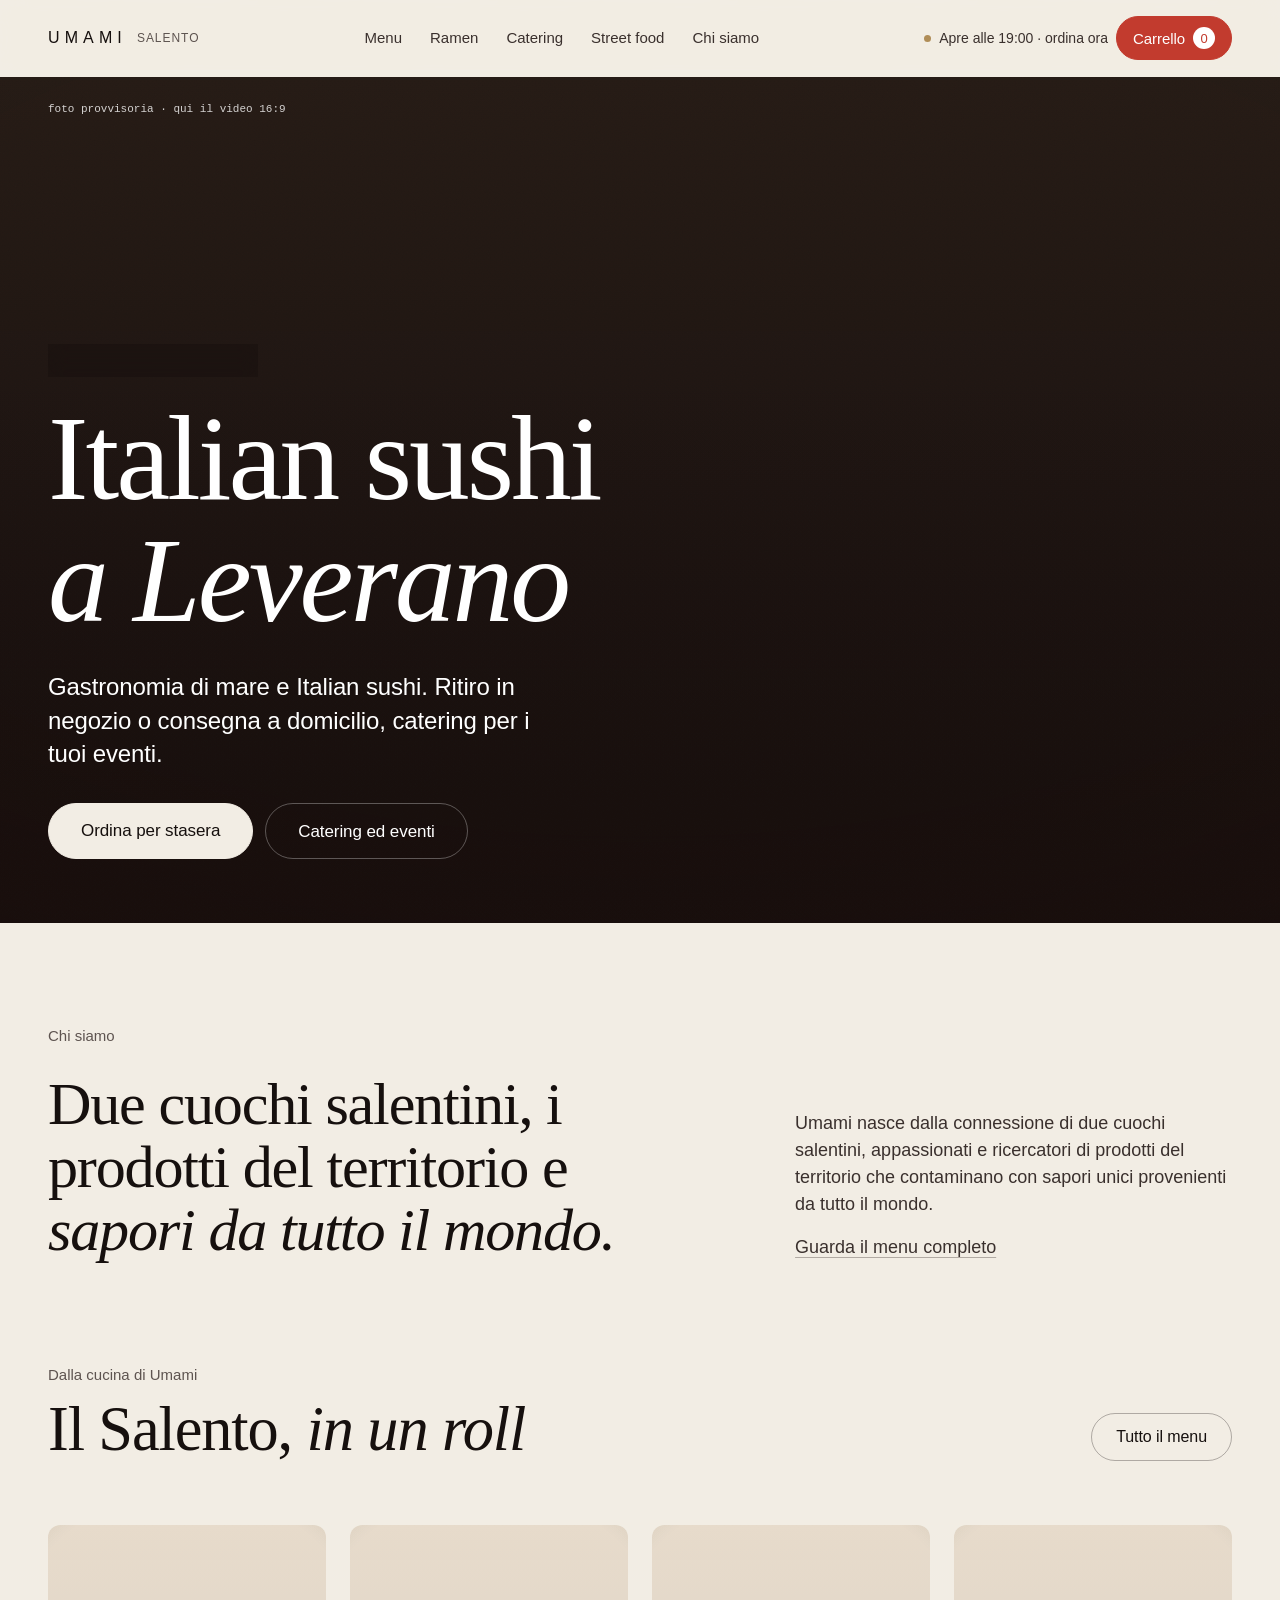
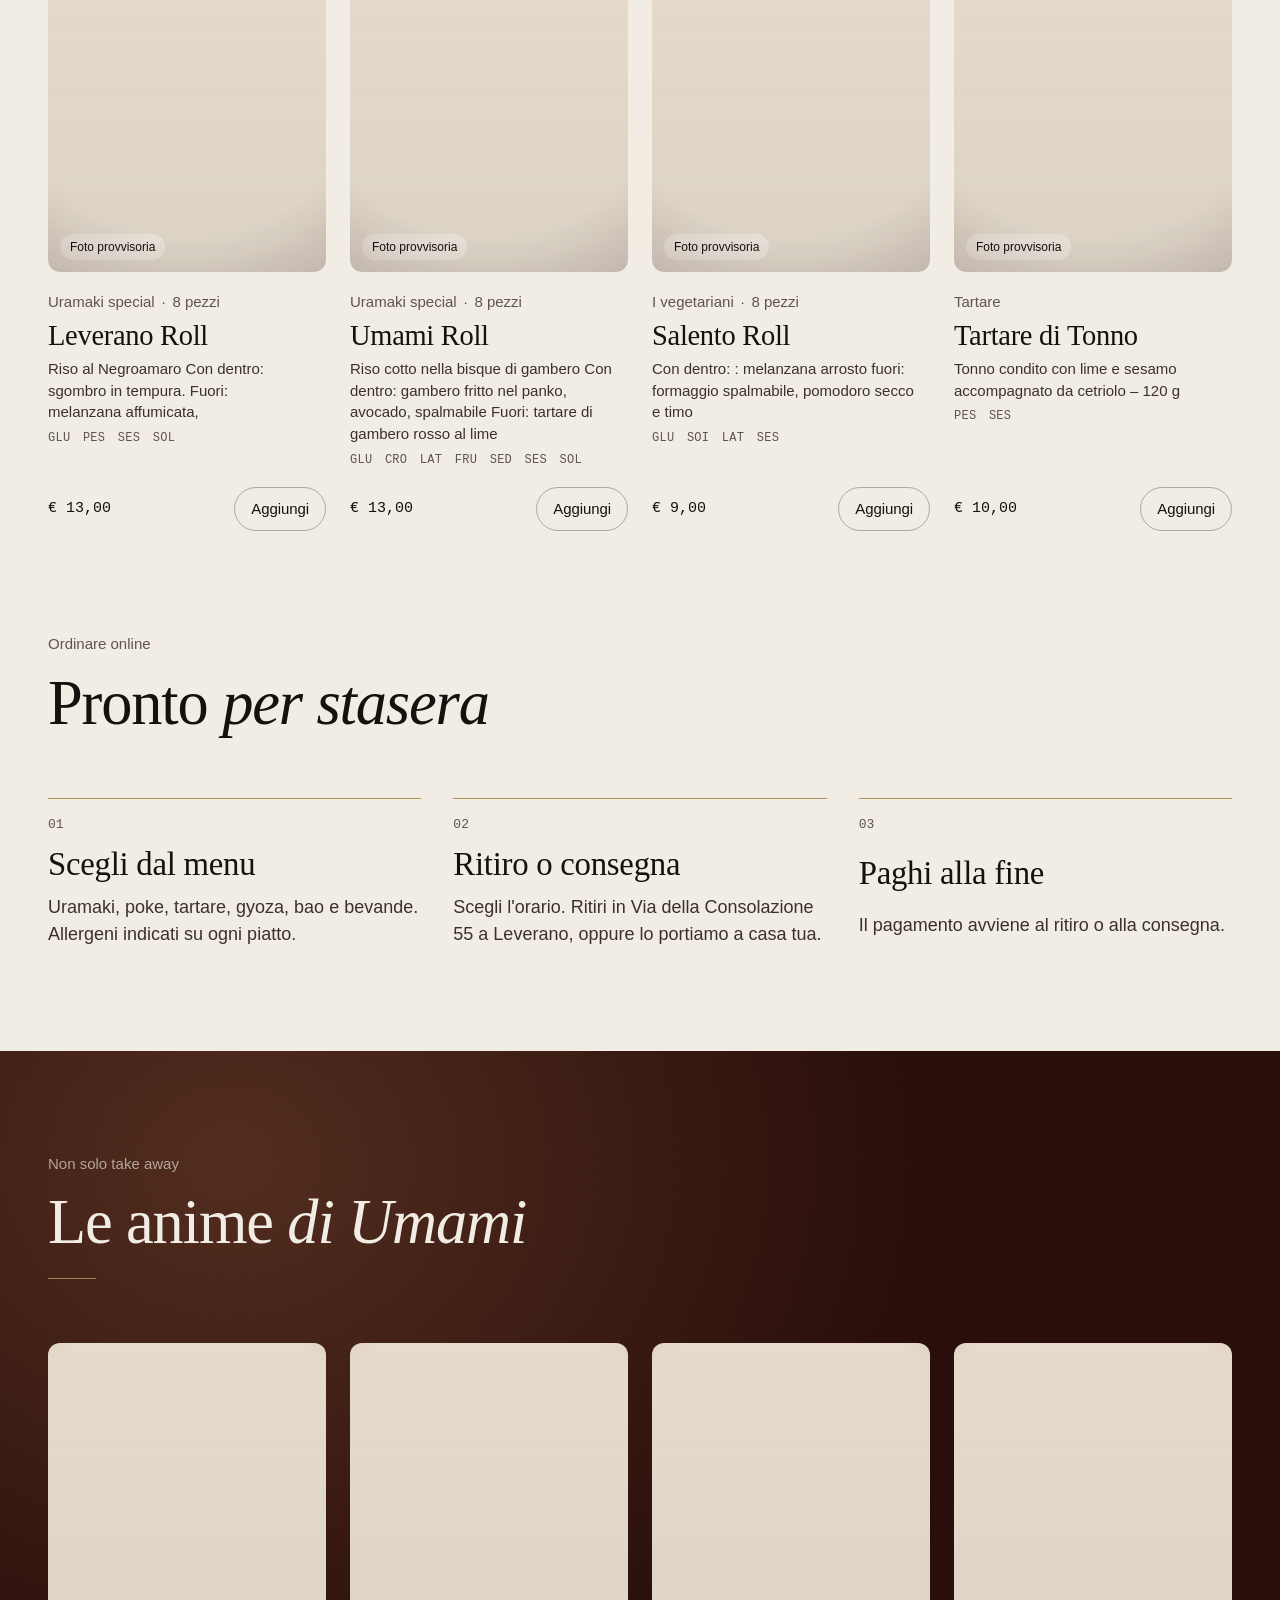
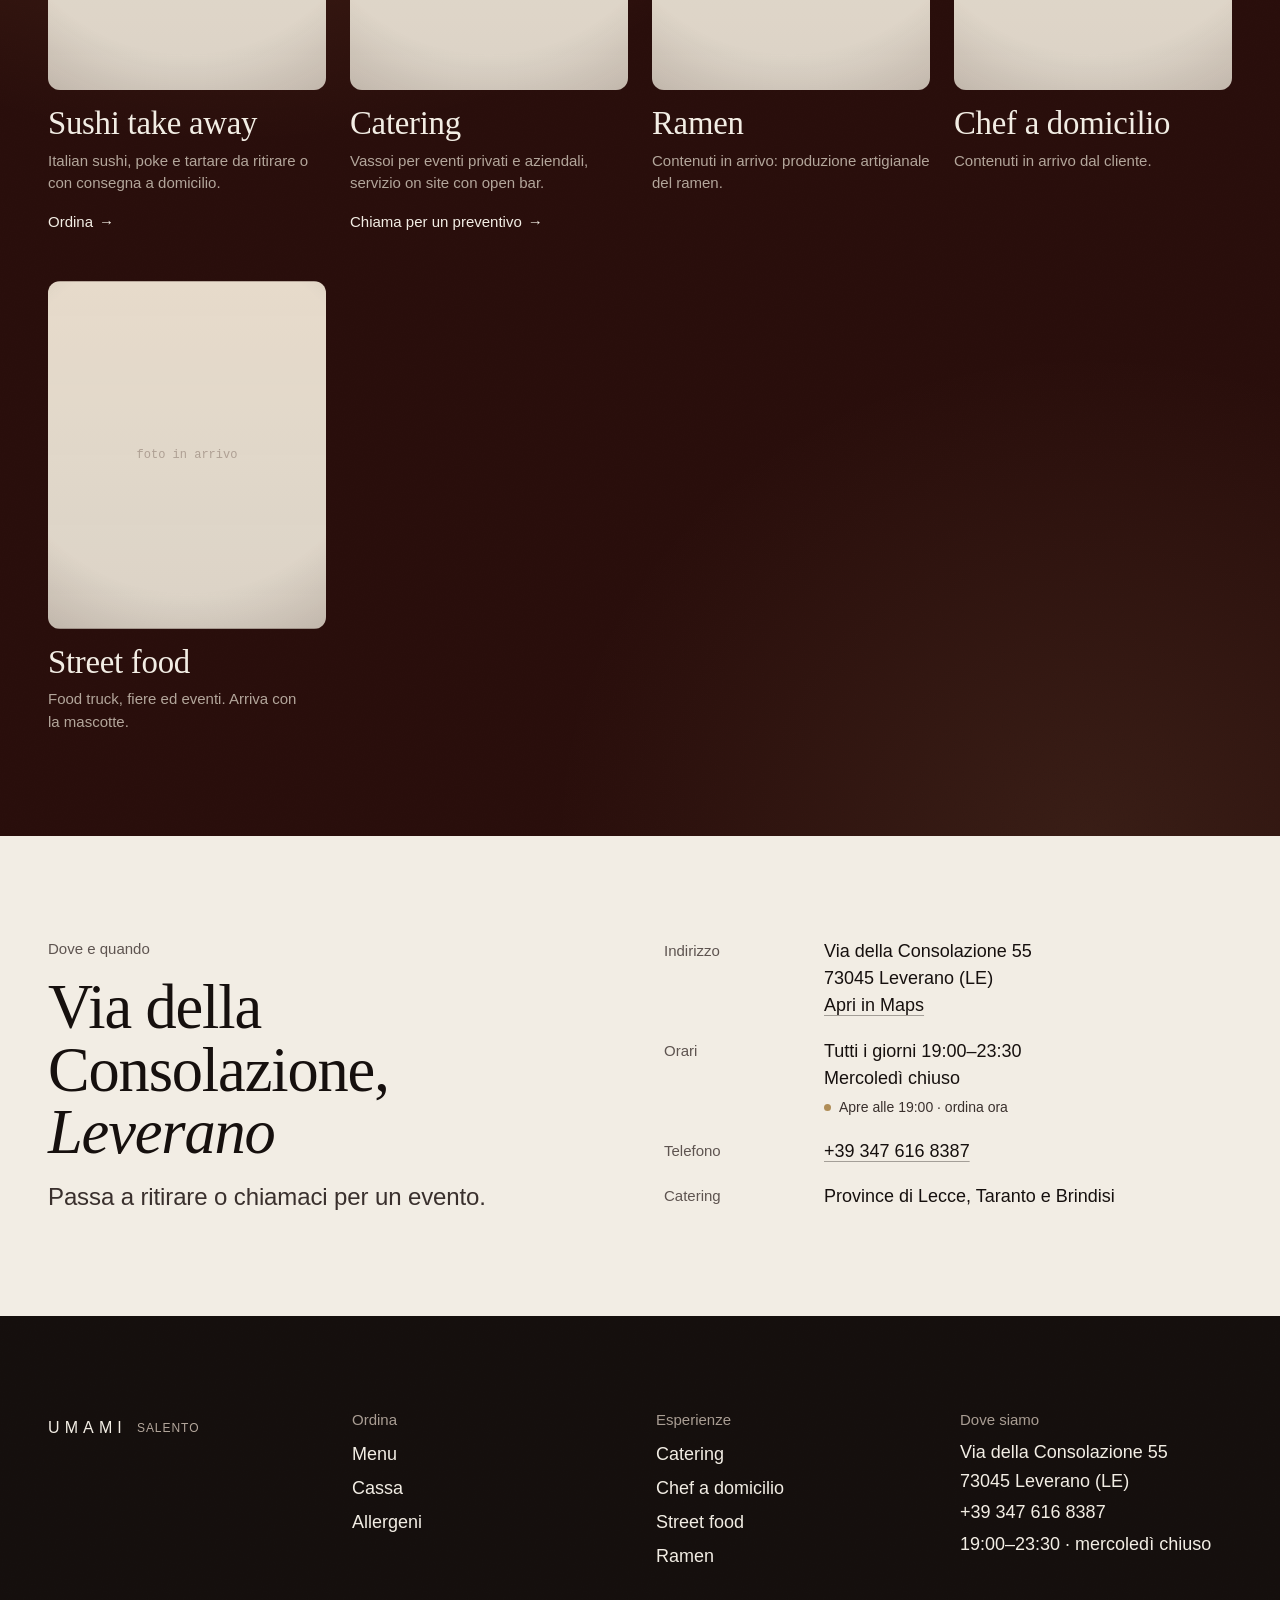
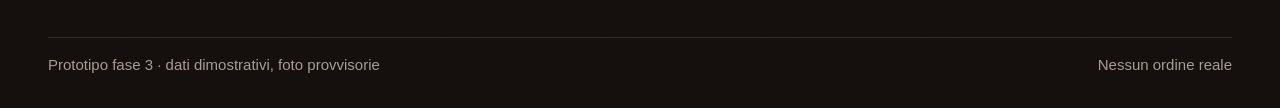
==== prototipo/index.html @ ade91f4b "Fase 3: prototipo Home, Menu completo e Cassa dimostrativa Catalogo reale di 109 prodotti, carrello " ====
<!doctype html>
<html lang="it" data-radice="../">
<head>
<script>document.documentElement.classList.add("js")</script>
<meta charset="utf-8">
<meta name="viewport" content="width=device-width, initial-scale=1">
<title>UMAMI Salento · Italian sushi a Leverano</title>
<meta name="description" content="Gastronomia di mare e Italian sushi a Leverano. Ordina online con ritiro o consegna a domicilio, catering per eventi in Salento.">
<!-- PROTOTIPO fase 3: dati dimostrativi, nessun ordine reale. Non è il sito online. -->
<meta name="robots" content="noindex, nofollow">
<link rel="preconnect" href="https://use.typekit.net" crossorigin>
<link rel="stylesheet" href="https://use.typekit.net/kub8tzm.css">
<link rel="stylesheet" href="../assets/css/tokens.css">
<link rel="stylesheet" href="../assets/css/base.css">
<link rel="stylesheet" href="../assets/css/components.css">
<link rel="stylesheet" href="../assets/css/pagine.css">
<style>img.manca { display: none; }</style>
</head>
<body>
<a class="salta-contenuto" href="#contenuto">Salta al contenuto</a>

<header class="u-header">
  <div class="contenitore u-header__riga">
    <a class="u-logo" href="./" aria-label="UMAMI Salento, home"><span class="u-logo__nome">UMAMI</span><span class="u-logo__luogo">SALENTO</span></a>
    <nav class="u-header__nav" aria-label="Principale">
      <a href="ordina/">Menu</a><a href="#servizi">Ramen</a><a href="#servizi">Catering</a><a href="#servizi">Street food</a><a href="#chi-siamo">Chi siamo</a>
    </nav>
    <div class="u-header__gruppo">
      <span class="u-stato" data-stato>Tutti i giorni 19:00–23:30</span>
      <button class="u-btn u-btn--s u-btn--segnale u-carrello-btn js-apri-carrello" type="button" aria-controls="cassetto" aria-expanded="false" data-solo-js>Carrello <span class="u-conta" data-conta>0</span><span class="sr-only"> articoli</span></button>
      <button class="u-btn u-btn--secondario u-btn--icona u-header__menu-btn" type="button" aria-label="Apri il menu" aria-expanded="false" aria-controls="nav-mobile">
        <svg class="u-ico" viewBox="0 0 24 24" fill="none" stroke="currentColor" stroke-width="1.6" aria-hidden="true"><path d="M3 7h18M3 12h18M3 17h18"/></svg>
      </button>
    </div>
  </div>
  <nav class="u-nav-mobile contenitore" id="nav-mobile" aria-label="Principale, mobile" hidden>
    <ul><li><a href="ordina/">Menu</a></li><li><a href="#servizi">Ramen</a></li><li><a href="#servizi">Catering</a></li><li><a href="#servizi">Street food</a></li><li><a href="#chi-siamo">Chi siamo</a></li></ul>
    <span class="u-stato" data-stato>Tutti i giorni 19:00–23:30</span>
  </nav>
</header>

<main id="contenuto">

<!-- HERO · in produzione: video 16:9 in loop (8–15 s, muto) con poster e pulsante pausa -->
<section class="u-hero h-hero u-grana" aria-labelledby="hero-t">
  <div class="u-hero__media u-foto-calda"><img src="../assets/img/provvisorie/copertina_misto.jpg" alt="" fetchpriority="high" onerror="this.classList.add('manca')"></div>
  <p class="h-hero__nota" aria-hidden="true">foto provvisoria · qui il video 16:9</p>
  <div class="contenitore u-hero__testo">
    <p class="h-hero__stato u-hero__segue" style="--i:0"><span class="u-stato" data-stato>Tutti i giorni 19:00–23:30</span></p>
    <h1 class="u-hero__titolo" id="hero-t"><span class="u-hero__riga"><span style="--i:0">Italian sushi</span></span><span class="u-hero__riga"><span style="--i:1"><em>a Leverano</em></span></span></h1>
    <p class="t-lead u-hero__segue" style="--i:1;color:#fff;max-width:40ch">Gastronomia di mare e Italian sushi. Ritiro in negozio o consegna a domicilio, catering per i tuoi eventi.</p>
    <div class="u-hero__azioni u-hero__segue" style="--i:2">
      <a class="u-btn u-btn--l u-btn--inverso" href="ordina/">Ordina per stasera</a>
      <a class="u-btn u-btn--l u-btn--secondario" style="--text:#fff" href="#servizi">Catering ed eventi</a>
    </div>
  </div>
</section>

<!-- DICHIARAZIONE -->
<section class="sezione" id="chi-siamo" aria-labelledby="chi-t">
  <div class="contenitore h-dichiarazione">
    <div class="stack" style="--stack:var(--s-5)">
      <p class="eyebrow" id="chi-t">Chi siamo</p>
      <p class="h-dichiarazione__frase rivela">Due cuochi salentini, i prodotti del territorio e <em>sapori da tutto il mondo.</em></p>
    </div>
    <div class="h-dichiarazione__testo rivela" style="--i:1">
      <p>Umami nasce dalla connessione di due cuochi salentini, appassionati e ricercatori di prodotti del territorio che contaminano con sapori unici provenienti da tutto il mondo.</p>
      <p><a class="u-link" href="ordina/">Guarda il menu completo</a></p>
    </div>
  </div>
</section>

<!-- PIATTI FIRMATI · nomi, prezzi e descrizioni dal catalogo reale; foto provvisorie -->
<section class="sezione" style="padding-top:0" aria-labelledby="firme-t">
  <div class="contenitore">
    <div class="p-testa p-testa--riga">
      <div class="stack" style="--stack:var(--s-3)"><p class="eyebrow">Dalla cucina di Umami</p><h2 id="firme-t">Il Salento, <em>in un roll</em></h2></div>
      <a class="u-btn u-btn--secondario" href="ordina/">Tutto il menu</a>
    </div>
    <div class="griglia h-firme" id="firme"></div>
  </div>
</section>

<!-- COME SI ORDINA -->
<section class="sezione" style="padding-top:0" aria-labelledby="come-t">
  <div class="contenitore">
    <div class="p-testa"><p class="eyebrow">Ordinare online</p><h2 id="come-t">Pronto <em>per stasera</em></h2></div>
    <ol class="h-passi">
      <li class="rivela"><h3>Scegli dal menu</h3><p>Uramaki, poke, tartare, gyoza, bao e bevande. Allergeni indicati su ogni piatto.</p></li>
      <li class="rivela" style="--i:1"><h3>Ritiro o consegna</h3><p>Scegli l'orario. Ritiri in Via della Consolazione 55 a Leverano, oppure lo portiamo a casa tua.</p></li>
      <li class="rivela" style="--i:2"><h3>Paghi alla fine</h3><p>Il pagamento avviene al ritiro o alla consegna.</p></li>
    </ol>
  </div>
</section>

<!-- SERVIZI · fascia in lacca -->
<section class="sezione tema-lacca u-grana" id="servizi" aria-labelledby="serv-t">
  <div class="contenitore">
    <div class="p-testa"><p class="eyebrow">Non solo take away</p><h2 id="serv-t">Le anime <em>di Umami</em></h2><hr class="u-filo u-filo--corto"></div>
    <div class="griglia h-servizi" id="servizi-griglia"></div>
  </div>
</section>

<!-- DOVE E QUANDO -->
<section class="sezione" aria-labelledby="info-t">
  <div class="contenitore h-info">
    <div class="stack" style="--stack:var(--s-4)"><p class="eyebrow">Dove e quando</p><h2 id="info-t">Via della Consolazione, <em>Leverano</em></h2>
      <p class="t-lead">Passa a ritirare o chiamaci per un evento.</p></div>
    <dl class="rivela">
      <dt>Indirizzo</dt><dd>Via della Consolazione 55<br>73045 Leverano (LE)<br><a class="u-link" href="https://www.google.com/maps/search/?api=1&amp;query=Via+della+Consolazione+55+73045+Leverano+LE" rel="noopener">Apri in Maps</a></dd>
      <dt>Orari</dt><dd>Tutti i giorni 19:00–23:30<br>Mercoledì chiuso<br><span class="u-stato" data-stato></span></dd>
      <dt>Telefono</dt><dd><a class="u-link" href="tel:+393476168387">+39 347 616 8387</a></dd>
      <dt>Catering</dt><dd>Province di Lecce, Taranto e Brindisi</dd>
    </dl>
  </div>
</section>

</main>

<footer class="u-footer tema-inchiostro u-grana">
  <div class="contenitore">
    <div class="u-footer__griglia">
      <div><a class="u-logo" href="./" aria-label="UMAMI Salento, home"><span class="u-logo__nome">UMAMI</span><span class="u-logo__luogo">SALENTO</span></a></div>
      <div><h2>Ordina</h2><ul><li><a href="ordina/">Menu</a></li><li><a href="checkout/">Cassa</a></li><li><a href="ordina/#allergeni">Allergeni</a></li></ul></div>
      <div><h2>Esperienze</h2><ul><li><a href="#servizi">Catering</a></li><li><a href="#servizi">Chef a domicilio</a></li><li><a href="#servizi">Street food</a></li><li><a href="#servizi">Ramen</a></li></ul></div>
      <div><h2>Dove siamo</h2><ul><li>Via della Consolazione 55</li><li>73045 Leverano (LE)</li><li><a href="tel:+393476168387">+39 347 616 8387</a></li><li>19:00–23:30 · mercoledì chiuso</li></ul></div>
    </div>
    <div class="u-footer__base"><span>Prototipo fase 3 · dati dimostrativi, foto provvisorie</span><span>Nessun ordine reale</span></div>
  </div>
</footer>

<nav class="u-barra" aria-label="Azioni rapide"><a href="ordina/">Menu</a><a href="#info-t">Info</a><a class="u-barra__cta js-apri-carrello" href="#cassetto">Carrello · <span data-totale>€ 0,00</span></a></nav>

<script src="../data/catalogo.js"></script>
<script src="../assets/js/umami.js"></script>
<script>
(function () {
  var U = window.UMAMI, P = U.PRODOTTI;
  /* Piatti firmati: quelli con i nomi del territorio o la ricetta di casa */
  var firme = ["leverano-roll", "umami-roll", "salento-roll", "tartare-di-tonno"];
  document.getElementById("firme").innerHTML = firme.map(function (id, i) {
    var x = P[id]; if (!x) return "";
    return '<article class="u-prodotto rivela" style="--i:' + i + '">' +
      '<div class="u-prodotto__media u-foto-calda rivela-img" style="--i:' + i + '"><img src="' + U.IMG + x.foto + '" alt="" loading="lazy" onerror="this.classList.add(\'manca\')"><span class="u-prodotto__badge">Foto provvisoria</span></div>' +
      '<div class="u-prodotto__corpo"><div class="u-prodotto__meta"><span class="u-tag">' + x.catNome + '</span>' + (x.nota ? '<span class="u-tag">' + x.nota + "</span>" : "") + "</div>" +
      '<h3 class="u-prodotto__nome">' + U.esc(x.nome) + '</h3><p class="u-prodotto__desc">' + U.esc(x.d) + "</p>" + U.allergeni(x.al) +
      '<div class="u-prodotto__piede">' + U.prezzo(x) + U.bottoneAggiungi(x) + "</div></div></article>";
  }).join("");

  /* Servizi: testi dal sito attuale; dove mancano, lo dichiariamo */
  var servizi = [
    { t: "Sushi take away", d: "Italian sushi, poke e tartare da ritirare o con consegna a domicilio.", img: "copertina_3.jpg", href: "ordina/", cta: "Ordina" },
    { t: "Catering", d: "Vassoi per eventi privati e aziendali, servizio on site con open bar.", img: "buffet.jpg", href: "tel:+393476168387", cta: "Chiama per un preventivo" },
    { t: "Ramen", d: "Contenuti in arrivo: produzione artigianale del ramen.", img: "18.jpg" },
    { t: "Chef a domicilio", d: "Contenuti in arrivo dal cliente.", img: "buffet2.jpg" },
    { t: "Street food", d: "Food truck, fiere ed eventi. Arriva con la mascotte.", img: "" }
  ];
  document.getElementById("servizi-griglia").innerHTML = servizi.map(function (s, i) {
    var tag = s.href ? "a" : "div";
    return "<" + tag + ' class="u-servizio rivela' + (s.img ? "" : " u-servizio--in-arrivo") + '" style="--i:' + i + '"' + (s.href ? ' href="' + s.href + '"' : "") + ">" +
      '<div class="u-servizio__media u-foto-calda rivela-img" style="--i:' + i + '">' + (s.img ? '<img src="' + U.IMG + s.img + '" alt="" loading="lazy" onerror="this.classList.add(\'manca\')">' : "<span>foto in arrivo</span>") + "</div>" +
      '<div class="u-servizio__corpo"><h3 class="u-servizio__titolo">' + s.t + '</h3><p class="t-meta">' + s.d + "</p>" + (s.cta ? '<span class="u-servizio__cta">' + s.cta + "</span>" : "") + "</div></" + tag + ">";
  }).join("");
  U.osserva();
})();
</script>
</body>
</html>
---- assets/css/tokens.css ----
/* =========================================================================
   UMAMI SALENTO — Design tokens  ·  "Rosso Umami"  ·  v0.1 (fase 2)
   Unica fonte di verità per colori, tipografia, spazi, forme e movimento.
   In integrazione: questo file va nel tema figlio `umami` e i colori/font
   globali di Elementor vanno allineati a questi valori.
   ========================================================================= */

:root {
  /* ---------- Colori di base · "carta, inchiostro, lacca, ottone, corallo" ----------
     Dallo studio mondiale: crema + un solo colore profondo + un metallo (Noma, Qissa, Ironhill).
     Il corallo smette di essere riempitivo: è un SEGNALE (carrello, stato, accento). */
  --c-carta:            #F2EDE4;  /* fondo pagina, carta calda */
  --c-carta-scura:      #E7E0D3;  /* superfici secondarie, schede senza foto */
  --c-carta-chiara:     #FAF7F1;  /* superfici sollevate (campi, cassetto) */
  --c-inchiostro:       #16100E;  /* testo e pulsanti primari · 16.2:1 su carta */
  --c-inchiostro-80:    #3A302D;  /* testo secondario · 11:1 */
  --c-inchiostro-60:    #5E5450;  /* meta · 6.3:1 su carta */
  --c-lacca:            #2B0F0C;  /* colore profondo di marca: lacca rosso-nera (urushi) */
  --c-lacca-2:          #3D1611;  /* riflesso della lacca */
  --c-ottone:           #B08D57;  /* filetti e dettagli metallici · mai testo su carta */
  --c-ottone-chiaro:    #C9A877;  /* ottone su fondi scuri · 8:1 su lacca */
  --c-corallo:          #C23B2E;  /* segnale · bianco sopra 5.3:1 · su carta 4.55:1 */
  --c-corallo-scuro:    #8E2A20;
  --c-corallo-chiaro:   #E38A7F;  /* corallo su fondi scuri · 7:1 su lacca */
  --c-bianco:           #FFFFFF;
  --c-successo:         #2F6B3B;
  --c-attenzione:       #8A5A00;
  --c-fuoco:            #2E4BFF;  /* solo focus da tastiera */

  /* alias compatibili con i componenti esistenti */
  --c-riso: var(--c-carta); --c-riso-scuro: var(--c-carta-scura);
  --c-brace: var(--c-inchiostro); --c-brace-80: var(--c-inchiostro-80); --c-brace-60: var(--c-inchiostro-60);
  --c-corallo-profondo: var(--c-lacca); --c-elettrico: var(--c-fuoco); --c-kraft: var(--c-carta-scura);

  /* ---------- Ruoli semantici ---------- */
  --bg:            var(--c-carta);
  --surface:       var(--c-carta-chiara);
  --surface-alt:   var(--c-carta-scura);
  --text:          var(--c-inchiostro);
  --text-2:        var(--c-inchiostro-80);
  --text-3:        var(--c-inchiostro-60);
  --border:        color-mix(in srgb, var(--c-inchiostro) 12%, transparent);
  --border-strong: var(--c-inchiostro);
  --accent:        var(--c-inchiostro);   /* pulsanti primari: inchiostro, come l'alta ristorazione */
  --accent-hover:  #000;
  --on-accent:     var(--c-carta);
  --segnale:       var(--c-corallo);      /* carrello, stato "aperto", accenti puntuali */
  --on-segnale:    var(--c-bianco);
  --filo:          var(--c-ottone);       /* filetti metallici */
  --focus:         var(--c-fuoco);
  --error:         var(--c-corallo-scuro);
  --success:       var(--c-successo);

  /* ---------- Tipografia ----------
     Formula "upscale moderno" (Noma, Mirazur, Qissa, Eleven Madison Park):
     serif per i titoli, grottesco per testo e interfaccia, mono per i dati.
     Warbler Display (DJR) · Neue Haas Grotesk Text (Monotype) · Input Mono (DJR), via Adobe Fonts. */
  --font-display: "warbler-display", "Iowan Old Style", Georgia, "Times New Roman", serif;
  --font-sans:    "neue-haas-grotesk-text", "Helvetica Neue", Helvetica, Arial, sans-serif;
  --font-mono:    "input-mono", ui-monospace, "SFMono-Regular", monospace;

  --wght-titolo: 400;  /* serif a peso normale: eleganza da dimensione + tratto sottile */
  --wght-testo: 400;   /* 55 Roman */
  --wght-forte: 500;   /* 65 Medium */
  --track-titolo: -0.018em;
  --track-marchio: .32em;

  /* scala fluida (mobile → desktop) */
  --fs-mono:    0.8125rem;                              /* 13  dati */
  --fs-s:       0.9375rem;                              /* 15  meta */
  --fs-base:    1.125rem;                               /* 18  testo */
  --fs-m:       clamp(1.25rem, 1.1rem + .5vw, 1.5rem);  /* 20 → 24  lead */
  --fs-l:       clamp(1.5rem, 1.25rem + 1vw, 2.125rem); /* 24 → 34  titolo scheda */
  --fs-xl:      clamp(2.25rem, 1.5rem + 3vw, 4.5rem);   /* 36 → 72  titolo sezione */
  --fs-xxl:     clamp(3rem, 1.8rem + 5vw, 7.5rem);      /* 48 → 120 titolo pagina */
  --fs-display: clamp(3.25rem, 1.6rem + 7.5vw, 10rem);  /* 52 → 160 hero */

  --lh-titolo: 1.0;
  --lh-testo:  1.5;
  --misura:    62ch;

  /* ---------- Spazi (scala 4) ---------- */
  --s-1: 4px;  --s-2: 8px;  --s-3: 12px; --s-4: 16px;  --s-5: 24px;
  --s-6: 32px; --s-7: 48px; --s-8: 64px; --s-9: 96px; --s-10: 128px;
  --sezione: clamp(var(--s-8), 8vw, var(--s-10));       /* spazio verticale tra sezioni */

  /* ---------- Layout ---------- */
  --contenitore: 1360px;
  --gutter: clamp(16px, 4vw, 48px);
  --colonne: 12;

  /* ---------- Forme ---------- */
  --r-0: 0;           /* immagini e superfici: angoli vivi */
  --r-s: 2px;
  --r-pill: 999px;    /* pulsanti e scelte (pattern di Momofuku, Afuri, Sticks'n'Sushi) */
  --bordo: 1px;
  --bordo-forte: 2px;
  /* ombre a strati, luce calda dall'alto: mai nere piene */
  --ombra-1: 0 1px 1px rgba(43,15,12,.05), 0 2px 6px -2px rgba(43,15,12,.08);
  --ombra-2: 0 2px 4px rgba(43,15,12,.05), 0 12px 24px -8px rgba(43,15,12,.14), 0 40px 80px -32px rgba(43,15,12,.22);
  --ombra-3: 0 4px 8px rgba(43,15,12,.06), 0 24px 48px -12px rgba(43,15,12,.22), 0 80px 120px -40px rgba(43,15,12,.30);

  /* ---------- Interazione ---------- */
  --tocco-min: 44px;  /* area minima di tocco WCAG 2.5.5 */
  --dur-1: 140ms;   /* pressione, hover */
  --dur-2: 220ms;   /* cambi di stato, toast */
  --dur-3: 420ms;   /* immagini, comparse in pagina */
  --dur-4: 900ms;   /* aperture editoriali (hero), una volta sola */
  --ease: cubic-bezier(.23, 1, .32, 1);          /* ease-out deciso: entrate e risposte */
  --ease-move: cubic-bezier(.77, 0, .175, 1);    /* movimento sullo schermo */
  --ease-colore: ease;                           /* colori e hover */
  --stagger: 55ms;                               /* ritardo tra elementi in sequenza */

  /* grana fotografica (riferimento Daikan): SVG feTurbulence, nessuna immagine esterna */
  /* fibra di carta (washi): rumore a bassa frequenza, solo tono caldo */
  --carta-fibra: url("data:image/svg+xml;utf8,<svg xmlns='http://www.w3.org/2000/svg' width='240' height='240'><filter id='f'><feTurbulence type='fractalNoise' baseFrequency='.012 .09' numOctaves='3' seed='7'/><feColorMatrix values='0 0 0 0 .42  0 0 0 0 .30  0 0 0 0 .22  0 0 0 .55 0'/></filter><rect width='100%' height='100%' filter='url(%23f)'/></svg>");
  /* luce di candela per le sezioni in lacca */
  --luce-candela: radial-gradient(90% 70% at 18% 8%, rgba(255,176,112,.20), rgba(255,176,112,0) 60%), radial-gradient(60% 50% at 85% 100%, rgba(201,168,119,.10), rgba(201,168,119,0) 70%);
  --grana: url("data:image/svg+xml;utf8,<svg xmlns='http://www.w3.org/2000/svg' width='160' height='160'><filter id='n'><feTurbulence type='fractalNoise' baseFrequency='.85' numOctaves='2' stitchTiles='stitch'/><feColorMatrix values='0 0 0 0 0  0 0 0 0 0  0 0 0 0 0  0 0 0 .9 0'/></filter><rect width='100%' height='100%' filter='url(%23n)'/></svg>");

  /* ---------- Livelli ---------- */
  --z-header: 50; --z-barra: 60; --z-overlay: 90;
}

/* Sezione in LACCA (sera, ramen, storia): fondo rosso-nero con luce di candela */
.tema-lacca, .tema-brace {
  --bg: var(--c-lacca);
  --surface: var(--c-lacca-2);
  --surface-alt: #4A1D17;
  --text: var(--c-carta);
  --text-2: #DCCFC2;
  --text-3: #B3A69B;
  --border: rgba(242,237,228,.14);
  --border-strong: var(--c-carta);
  --accent: var(--c-carta);
  --accent-hover: #fff;
  --on-accent: var(--c-lacca);
  --segnale: var(--c-corallo-chiaro);
  --filo: var(--c-ottone-chiaro);
  --focus: #9DB0FF;
}
/* Sezione INCHIOSTRO (footer, notte) */
.tema-inchiostro {
  --bg: var(--c-inchiostro); --surface: #221A17; --surface-alt: #2C2320;
  --text: var(--c-carta); --text-2: #D6CDC3; --text-3: #B3A69B;
  --border: rgba(242,237,228,.12); --border-strong: var(--c-carta);
  --accent: var(--c-carta); --accent-hover: #fff; --on-accent: var(--c-inchiostro);
  --segnale: var(--c-corallo-chiaro); --filo: var(--c-ottone-chiaro); --focus: #9DB0FF;
}
/* Sezione CORALLO piena: uso raro (una per pagina al massimo) */
.tema-corallo {
  --bg: var(--c-corallo); --surface: var(--c-corallo-scuro);
  --text: #fff; --text-2: rgba(255,255,255,.88); --text-3: rgba(255,255,255,.8);
  --border: rgba(255,255,255,.3); --border-strong: #fff;
  --accent: #fff; --accent-hover: var(--c-carta); --on-accent: var(--c-corallo-scuro);
  --segnale: #fff; --filo: rgba(255,255,255,.5); --focus: #fff;
}

/* Movimento ridotto: niente spostamenti, restano dissolvenze brevi che aiutano a capire */
@media (prefers-reduced-motion: reduce) {
  :root { --dur-3: 160ms; --dur-4: 200ms; --stagger: 0ms; }
}
---- assets/css/base.css ----
/* =========================================================================
   UMAMI — Base: reset leggero, tipografia, layout di pagina  ·  v0.3
   Dipende da tokens.css
   ========================================================================= */

*, *::before, *::after { box-sizing: border-box; }
html { -webkit-text-size-adjust: 100%; text-size-adjust: 100%; scroll-behavior: smooth; }
@media (prefers-reduced-motion: reduce) { html { scroll-behavior: auto; } }

body {
  margin: 0;
  background: var(--bg);
  color: var(--text);
  font-family: var(--font-sans);
  font-size: var(--fs-base);
  font-weight: var(--wght-testo);
  line-height: var(--lh-testo);
  text-rendering: optimizeLegibility;
  -webkit-font-smoothing: antialiased;
  -moz-osx-font-smoothing: grayscale;
  font-kerning: normal;
  font-feature-settings: "kern", "liga";
  hanging-punctuation: first;
  overflow-x: hidden;
}
::selection { background: var(--c-corallo); color: #fff; }

img, video, svg { display: block; max-width: 100%; height: auto; }
button, input, select, textarea { font: inherit; color: inherit; }
p, h1, h2, h3, h4, h5, h6, figure, blockquote, dl, dd, ul, ol { margin: 0; }
ul[role="list"], ol[role="list"] { list-style: none; padding: 0; }

:focus-visible { outline: 2px solid var(--focus); outline-offset: 3px; }

/* ---------- Titoli: Display, peso medio, minuscolo normale, interlinea stretta ---------- */
h1, h2, h3, .t-display, .t-xxl, .t-xl, .t-l {
  font-family: var(--font-display);
  font-weight: var(--wght-titolo);
  line-height: var(--lh-titolo);
  letter-spacing: var(--track-titolo);
  text-wrap: balance;
}
.t-display { font-size: var(--fs-display); line-height: .95; letter-spacing: -0.025em; }
h1, .t-xxl { font-size: var(--fs-xxl); letter-spacing: -0.022em; }
/* corsivo del serif per gli accenti dentro i titoli (es. "Italian sushi <em>a Leverano</em>") */
h1 em, h2 em, h3 em, .t-display em, .t-xxl em, .t-xl em, .t-corsivo { font-style: italic; font-weight: var(--wght-titolo); }
h2, .t-xl  { font-size: var(--fs-xl); }
h3, .t-l   { font-size: var(--fs-l); line-height: 1.08; letter-spacing: -0.008em; }
h4, .t-m   { font-size: var(--fs-m); font-weight: var(--wght-forte); line-height: 1.25; }

/* ---------- Testo ---------- */
p, li { max-width: var(--misura); text-wrap: pretty; }
.t-lead { font-size: var(--fs-m); line-height: 1.4; color: var(--text-2); letter-spacing: -0.005em; }
.t-meta { font-size: var(--fs-s); color: var(--text-3); }
strong, b { font-weight: var(--wght-forte); }

/* Dati (prezzi, pezzi, allergeni, orari): mono piccolo, MAI per pulsanti o titoli */
.t-mono { font-family: var(--font-mono); font-size: var(--fs-mono); letter-spacing: 0; line-height: 1.4; }
/* Sovratitolo: testo normale piccolo, non mono maiuscolo */
.eyebrow { font-size: var(--fs-s); color: var(--text-3); font-weight: var(--wght-testo); }

/* Marchio spaziato: solo per il segnaposto del logo e rarissime etichette */
.t-marchio { font-family: var(--font-sans); font-weight: var(--wght-forte); letter-spacing: var(--track-marchio); text-transform: uppercase; }

/* Numeri che cambiano non devono "ballare" */
.u-prezzo, .u-conta, .u-qty input, .u-riepilogo dd, time, .t-num { font-variant-numeric: tabular-nums; }

/* ---------- Link nel testo ---------- */
a { color: inherit; }
.prose a, a.u-link {
  color: inherit;
  text-decoration: underline;
  text-decoration-color: color-mix(in srgb, currentColor 35%, transparent);
  text-decoration-thickness: 1px;
  text-underline-offset: .22em;
  transition: text-decoration-color var(--dur-1) var(--ease-colore);
}
.prose a:hover, a.u-link:hover { text-decoration-color: currentColor; }

/* ---------- Layout ---------- */
.contenitore { width: 100%; max-width: var(--contenitore); margin-inline: auto; padding-inline: var(--gutter); }
.sezione { padding-block: var(--sezione); }
.stack > * + * { margin-top: var(--stack, var(--s-4)); }
.griglia { display: grid; gap: var(--gap, var(--s-6) var(--s-5)); grid-template-columns: repeat(auto-fill, minmax(min(100%, var(--min, 280px)), 1fr)); }
.tema-lacca, .tema-brace, .tema-inchiostro, .tema-corallo { background: var(--bg); color: var(--text); }

/* Immagini: contorno neutro interno, i bordi non si sciolgono nel fondo */
.u-prodotto__media img, .u-servizio__media img, .u-riga-carrello__img img { outline: 1px solid rgba(0,0,0,.06); outline-offset: -1px; }

/* ---------- Grana fotografica (solo superfici piene di colore) ---------- */
.u-grana { position: relative; isolation: isolate; }
.u-grana::after {
  content: ""; position: absolute; inset: 0; z-index: 0; pointer-events: none;
  background-image: var(--grana); background-size: 160px; opacity: .10; mix-blend-mode: soft-light;
}
.u-grana > * { position: relative; z-index: 1; }

/* ---------- Comparsa in pagina (.rivela → .is-visibile via JS) ---------- */
.rivela { opacity: 0; transform: translateY(16px);
  transition: opacity var(--dur-3) var(--ease), transform var(--dur-3) var(--ease);
  transition-delay: calc(var(--i, 0) * var(--stagger)); }
.rivela.is-visibile { opacity: 1; transform: none; }
.rivela-img { clip-path: inset(0 0 100% 0); transition: clip-path var(--dur-4) var(--ease-move); transition-delay: calc(var(--i, 0) * var(--stagger)); }
.rivela-img.is-visibile { clip-path: inset(0 0 0 0); }
@media (prefers-reduced-motion: reduce) {
  .rivela { transform: none; }
  .rivela-img { clip-path: none; opacity: 0; transition: opacity var(--dur-3) ease; }
  .rivela-img.is-visibile { opacity: 1; }
}
html:not(.js) .rivela, html:not(.js) .rivela-img { opacity: 1; transform: none; clip-path: none; }

/* Solo per screen reader */
.sr-only {
  position: absolute !important; width: 1px; height: 1px; padding: 0; margin: -1px;
  overflow: hidden; clip: rect(0 0 0 0); white-space: nowrap; border: 0;
}
.salta-contenuto { position: absolute; left: var(--s-4); top: -100px; z-index: 100; background: var(--c-brace); color: var(--c-riso); padding: var(--s-3) var(--s-4); }
.salta-contenuto:focus { top: var(--s-4); }

/* =========================================================================
   MATERIA E LUCE  ·  v0.5
   ========================================================================= */

/* Carta: fibra appena percettibile su tutto il fondo (come carta washi o menu stampato).
   Overlay fisso, nessuna immagine esterna, non intercetta i clic. */
body::before {
  content: ""; position: fixed; inset: 0; z-index: 0; pointer-events: none;
  background-image: var(--carta-fibra); background-size: 240px; opacity: .07; mix-blend-mode: multiply;
}
body > * { position: relative; z-index: 1; }
body > .u-header, body > .u-barra, body > .u-toast-area, body > .u-cassetto, body > .u-velo { position: fixed; }
body > .u-header { position: sticky; }

/* Lacca: luce di candela calda dall'alto a sinistra + riflesso d'ottone in basso */
.tema-lacca, .tema-brace { background-image: var(--luce-candela); background-color: var(--bg); }
.tema-inchiostro { background-image: radial-gradient(80% 60% at 50% 0%, rgba(255,176,112,.08), rgba(255,176,112,0) 70%); }

/* Filetto d'ottone (separatore editoriale) */
.u-filo { border: 0; height: 1px; background: var(--filo); opacity: .7; margin: 0; }
.u-filo--corto { width: 48px; }

/* Foto: grading caldo e vignetta leggera, uniformano scatti diversi (anche i provvisori) */
.u-foto-calda { position: relative; isolation: isolate; }
.u-foto-calda::after {
  content: ""; position: absolute; inset: 0; pointer-events: none; z-index: 1;
  background:
    radial-gradient(120% 90% at 50% 40%, rgba(0,0,0,0) 55%, rgba(43,15,12,.28) 100%),
    linear-gradient(180deg, rgba(255,190,140,.08), rgba(43,15,12,.06));
  mix-blend-mode: multiply;
}

/* Superfici sollevate: luce morbida invece dei bordi */
.u-sollevata { background: var(--surface); box-shadow: var(--ombra-2); border-radius: var(--r-l, 20px); }
---- assets/css/components.css ----
/* =========================================================================
   UMAMI — Componenti  ·  prefisso u-  ·  v0.3
   Principi (dallo studio del settore): un font di fonderia, peso medio,
   minuscolo normale, fondo crema, colore usato come accento e non come
   riempitivo, niente bordi/pillole/tratteggi decorativi.
   Ogni componente indica le classi WooCommerce / Food Store di destinazione.
   ========================================================================= */
:root { --r-m: 12px; --r-l: 20px; }

/* -------------------------------------------------------------------------
   PULSANTI  ·  Woo: .button, .single_add_to_cart_button, .checkout-button,
   #place_order, .wc-forward  ·  Elementor: .elementor-button
   ------------------------------------------------------------------------- */
.u-btn {
  --btn-bg: var(--accent); --btn-fg: var(--on-accent); --btn-bd: var(--accent);
  display: inline-flex; align-items: center; justify-content: center; gap: var(--s-2);
  min-height: 48px; padding: 0 var(--s-5);
  background: var(--btn-bg); color: var(--btn-fg);
  border: 1px solid var(--btn-bd); border-radius: var(--r-pill);
  font-family: var(--font-sans); font-size: 1rem; font-weight: var(--wght-forte); letter-spacing: -0.005em;
  text-decoration: none; line-height: 1; white-space: nowrap;
  cursor: pointer; user-select: none; -webkit-tap-highlight-color: transparent;
  transition-property: background-color, color, border-color, transform;
  transition-duration: var(--dur-1);
  transition-timing-function: var(--ease-colore), var(--ease-colore), var(--ease-colore), var(--ease);
}
@media (hover: hover) and (pointer: fine) {
  .u-btn:hover { --btn-bg: var(--accent-hover); --btn-bd: var(--accent-hover); }
  .u-btn--secondario:hover { --btn-bg: var(--text); --btn-fg: var(--bg); --btn-bd: var(--text); }
  .u-btn--testo:hover { --btn-bg: transparent; --btn-bd: transparent; --btn-fg: var(--text); text-decoration-color: currentColor; }
  .u-btn--inverso:hover { --btn-bg: var(--c-riso); --btn-bd: var(--c-riso); }
}
.u-btn:active { transform: scale(.97); }
.u-btn[disabled], .u-btn[aria-disabled="true"] { opacity: .4; cursor: not-allowed; transform: none; }

.u-btn--secondario { --btn-bg: transparent; --btn-fg: var(--text); --btn-bd: color-mix(in srgb, var(--text) 30%, transparent); }
.u-btn--testo { --btn-bg: transparent; --btn-fg: var(--text); --btn-bd: transparent; padding-inline: 0;
  text-decoration: underline; text-underline-offset: .3em; text-decoration-thickness: 1px; text-decoration-color: color-mix(in srgb, currentColor 35%, transparent); border-radius: 0; }
.u-btn--inverso { --btn-bg: var(--c-riso); --btn-fg: var(--c-brace); --btn-bd: var(--c-riso); }
.u-btn--s { min-height: var(--tocco-min); padding-inline: var(--s-4); font-size: .9375rem; }
.u-btn--l { min-height: 56px; padding-inline: var(--s-6); font-size: 1.0625rem; }
.u-btn--pieno { width: 100%; }
.u-btn--icona { min-width: var(--tocco-min); min-height: var(--tocco-min); padding: 0; }
.u-btn .u-ico { width: 18px; height: 18px; flex: none; }

.u-btn.is-aggiunto { --btn-bg: var(--c-brace); --btn-bd: var(--c-brace); --btn-fg: var(--c-riso); }
.u-btn.is-loading { color: transparent; position: relative; pointer-events: none; }
.u-btn.is-loading::after { content: ""; position: absolute; width: 16px; height: 16px; border-radius: 50%; border: 1.5px solid var(--btn-fg); border-right-color: transparent; animation: u-gira .6s linear infinite; }
@keyframes u-gira { to { transform: rotate(360deg); } }
.u-btn__testo { display: inline-block; transition: opacity var(--dur-2) var(--ease-colore), filter var(--dur-2) var(--ease-colore), transform var(--dur-2) var(--ease); }
.u-btn.is-cambio .u-btn__testo { opacity: 0; filter: blur(3px); transform: scale(.96); }

/* -------------------------------------------------------------------------
   ETICHETTE
   .u-tag statica = testo meta semplice (nessun bordo).
   button/a.u-tag = filtro o categoria: pillola con filo sottile.
   ------------------------------------------------------------------------- */
.u-tag { display: inline; font-size: var(--fs-s); color: var(--text-3); }
.u-tag + .u-tag::before { content: "·"; margin: 0 .45em; }
.u-tag--accento { color: var(--accent); }
button.u-tag, a.u-tag {
  display: inline-flex; align-items: center; min-height: var(--tocco-min); padding: 0 var(--s-4);
  border: 1px solid color-mix(in srgb, var(--text) 18%, transparent); border-radius: var(--r-pill);
  background: transparent; color: var(--text); font-size: .9375rem; white-space: nowrap; cursor: pointer; text-decoration: none;
  transition-property: background-color, color, border-color, transform; transition-duration: var(--dur-1); transition-timing-function: var(--ease-colore);
}
button.u-tag + button.u-tag::before, a.u-tag + a.u-tag::before { content: none; }
button.u-tag:active, a.u-tag:active { transform: scale(.97); }
@media (hover: hover) and (pointer: fine) { button.u-tag:hover, a.u-tag:hover { border-color: var(--text); } }
.u-tag[aria-current="true"], .u-tag[aria-pressed="true"], .u-tag.is-attivo { background: var(--text); color: var(--bg); border-color: var(--text); }

/* -------------------------------------------------------------------------
   ALLERGENI: codici discreti in mono, nome completo per gli screen reader
   ------------------------------------------------------------------------- */
.u-allergeni { display: flex; flex-wrap: wrap; gap: 0 .7em; list-style: none; padding: 0; margin: 0; }
.u-allergene { font-family: var(--font-mono); font-size: .75rem; color: var(--text-3); letter-spacing: .02em; }

/* -------------------------------------------------------------------------
   PREZZO  ·  Woo: .price, .amount, del/ins
   ------------------------------------------------------------------------- */
.u-prezzo { font-family: var(--font-mono); font-size: .9375rem; white-space: nowrap; }
.u-prezzo del { color: var(--text-3); margin-right: 8px; }
.u-prezzo ins { text-decoration: none; color: var(--segnale); }

/* -------------------------------------------------------------------------
   QUANTITÀ  ·  Woo: .quantity input.qty
   ------------------------------------------------------------------------- */
.u-qty { display: inline-flex; align-items: stretch; height: var(--tocco-min); border: 1px solid color-mix(in srgb, var(--text) 22%, transparent); border-radius: var(--r-pill); overflow: hidden; }
.u-qty button { all: unset; width: var(--tocco-min); display: grid; place-items: center; cursor: pointer; font-size: 1.125rem; line-height: 1; transition: background-color var(--dur-1) var(--ease-colore), transform var(--dur-1) var(--ease); }
.u-qty button:active { transform: scale(.9); }
@media (hover: hover) and (pointer: fine) { .u-qty button:hover { background: color-mix(in srgb, var(--text) 6%, transparent); } }
.u-qty button:focus-visible { outline: 2px solid var(--focus); outline-offset: -2px; }
.u-qty input { width: 2.5ch; border: 0; background: transparent; text-align: center; font-family: var(--font-mono); font-size: .9375rem; -moz-appearance: textfield; appearance: textfield; }
.u-qty input::-webkit-outer-spin-button, .u-qty input::-webkit-inner-spin-button { -webkit-appearance: none; margin: 0; }

/* -------------------------------------------------------------------------
   SCHEDA PRODOTTO  ·  Woo: ul.products li.product · Food Store: voce menu
   Nessun box: immagine, poi testo sul fondo della pagina.
   ------------------------------------------------------------------------- */
.u-prodotto { display: flex; flex-direction: column; gap: var(--s-4); position: relative; }
.u-prodotto__media { aspect-ratio: 4 / 5; background: var(--c-riso-scuro); overflow: hidden; position: relative; border-radius: var(--r-m); }
.u-prodotto__media img { width: 100%; height: 100%; object-fit: cover; transition: transform var(--dur-3) var(--ease); }
@media (hover: hover) and (pointer: fine) { .u-prodotto:hover .u-prodotto__media img { transform: scale(1.025); } }
.u-prodotto__badge { position: absolute; left: var(--s-3); bottom: var(--s-3); padding: 4px 10px; border-radius: var(--r-pill); background: rgba(244,239,230,.9); color: var(--c-brace); font-size: .75rem; backdrop-filter: blur(6px); }
.u-prodotto__corpo { display: flex; flex-direction: column; gap: 6px; flex: 1; }
.u-prodotto__meta { display: block; }
.u-prodotto__nome { font-size: clamp(1.5rem, 1.3rem + .6vw, 1.875rem); line-height: 1.08; letter-spacing: -0.01em; }
.u-prodotto__nome a { text-decoration: none; }
.u-prodotto__nome a::after { content: ""; position: absolute; inset: 0; }
.u-prodotto__desc { font-size: var(--fs-s); color: var(--text-2); line-height: 1.45; max-width: 34ch; }
.u-prodotto__piede { display: flex; align-items: center; justify-content: space-between; gap: var(--s-3); margin-top: auto; padding-top: var(--s-3); }
.u-prodotto__piede .u-btn, .u-prodotto__piede .u-qty { position: relative; z-index: 1; }

/* senza foto: superficie crema, il luogo del piatto in piccolo. Calmo, non un poster. */
.u-prodotto--senza-foto .u-prodotto__media { display: grid; place-items: center; }
.u-prodotto__iniziale { display: none; }
.u-prodotto__luogo { font-family: var(--font-display); font-size: 1.125rem; color: var(--text-3); letter-spacing: -0.01em; text-align: center; padding: var(--s-4); }
.u-prodotto--senza-foto .u-prodotto__media::after { content: "foto in arrivo"; position: absolute; bottom: var(--s-3); font-family: var(--font-mono); font-size: .6875rem; color: var(--text-3); opacity: .8; }

/* riga compatta (menu su mobile) */
.u-prodotto--riga { flex-direction: row; align-items: center; gap: var(--s-4); padding-block: var(--s-4); border-bottom: 1px solid var(--border); }
.u-prodotto--riga .u-prodotto__media { width: 76px; flex: none; aspect-ratio: 1; border-radius: var(--r-s); }
.u-prodotto--riga .u-prodotto__corpo { gap: 2px; }
.u-prodotto--riga .u-prodotto__nome { font-size: 1.125rem; font-family: var(--font-sans); font-weight: var(--wght-forte); letter-spacing: -0.005em; }
.u-prodotto--riga .u-prodotto__piede { padding: 0; margin: 0; }
.u-prodotto--riga .u-prodotto__luogo { font-size: .6875rem; padding: 4px; line-height: 1.2; }
.u-prodotto--riga.u-prodotto--senza-foto .u-prodotto__media::after { content: none; }

/* -------------------------------------------------------------------------
   SCHEDA SERVIZIO  ·  Sushi take away, Ramen, Catering, Chef, Street food
   ------------------------------------------------------------------------- */
.u-servizio { display: flex; flex-direction: column; gap: var(--s-4); text-decoration: none; color: inherit; }
.u-servizio__media { aspect-ratio: 4 / 5; overflow: hidden; background: var(--c-riso-scuro); border-radius: var(--r-m); }
.u-servizio__media img { width: 100%; height: 100%; object-fit: cover; transition: transform var(--dur-3) var(--ease); }
.u-servizio__corpo { display: flex; flex-direction: column; gap: var(--s-2); }
.u-servizio__titolo { font-size: var(--fs-l); }
.u-servizio__cta { margin-top: var(--s-2); font-weight: var(--wght-forte); font-size: .9375rem; display: inline-flex; gap: 6px; align-items: center; }
.u-servizio__cta::after { content: "→"; transition: transform var(--dur-2) var(--ease); }
@media (hover: hover) and (pointer: fine) {
  .u-servizio:hover .u-servizio__media img { transform: scale(1.03); }
  .u-servizio:hover .u-servizio__cta::after { transform: translateX(4px); }
}

/* -------------------------------------------------------------------------
   HEADER  ·  Astra: #masthead, .ast-primary-header-bar
   ------------------------------------------------------------------------- */
.u-header { position: sticky; top: 0; z-index: var(--z-header); background: color-mix(in srgb, var(--bg) 88%, transparent); backdrop-filter: saturate(1.4) blur(14px); -webkit-backdrop-filter: saturate(1.4) blur(14px); border-bottom: 1px solid transparent; transition: border-color var(--dur-2) var(--ease-colore); }
.u-header.is-scorso { border-bottom-color: var(--border); }
.u-header__riga { display: flex; align-items: center; justify-content: space-between; gap: var(--s-5); min-height: 76px; }
.u-header__nav { display: flex; gap: var(--s-1); align-items: center; }
.u-header__nav a { display: inline-flex; align-items: center; min-height: var(--tocco-min); padding: 0 var(--s-3); font-size: .9375rem; text-decoration: none; color: var(--text-2); transition: color var(--dur-1) var(--ease-colore); }
@media (hover: hover) and (pointer: fine) { .u-header__nav a:hover { color: var(--text); } }
.u-header__nav a[aria-current="page"] { color: var(--text); text-decoration: underline; text-decoration-color: var(--segnale); text-decoration-thickness: 1.5px; text-underline-offset: .5em; }
.u-header__gruppo { display: flex; align-items: center; gap: var(--s-2); }
.u-header__menu-btn { display: none; }
@media (max-width: 1023px) { .u-header__nav { display: none; } .u-header__menu-btn { display: inline-flex; } .u-header__riga { min-height: 64px; } }

/* Logo segnaposto (sostituire con l'SVG definitivo) */
.u-logo { display: inline-flex; align-items: baseline; gap: 10px; min-height: var(--tocco-min); align-items: center; text-decoration: none; line-height: 1; }
.u-logo__nome { font-family: var(--font-sans); font-weight: var(--wght-forte); letter-spacing: var(--track-marchio); font-size: 1rem; }
.u-logo__luogo { font-size: .75rem; color: var(--text-3); letter-spacing: .08em; }
@media (max-width: 480px) { .u-logo__luogo { display: none; } }

.u-carrello-btn .u-conta { display: inline-grid; place-items: center; min-width: 22px; height: 22px; padding: 0 6px; border-radius: var(--r-pill); background: var(--on-accent); color: var(--accent); font-size: .8125rem; font-weight: var(--wght-forte); }
.u-carrello-btn.is-pulsa .u-conta { animation: u-pulsa var(--dur-3) var(--ease); }
@keyframes u-pulsa { 40% { transform: scale(1.3); } }

/* -------------------------------------------------------------------------
   BARRA MOBILE FISSA
   ------------------------------------------------------------------------- */
.u-barra { position: fixed; inset: auto 0 0 0; z-index: var(--z-barra); display: grid; grid-template-columns: 1fr 1fr 1.7fr; gap: var(--s-2); padding: var(--s-2) var(--s-3) calc(var(--s-2) + env(safe-area-inset-bottom)); background: color-mix(in srgb, var(--c-riso) 92%, transparent); backdrop-filter: blur(14px); -webkit-backdrop-filter: blur(14px); border-top: 1px solid var(--border); }
.u-barra a { display: flex; align-items: center; justify-content: center; min-height: 48px; font-size: .9375rem; text-decoration: none; color: var(--c-brace); border-radius: var(--r-pill); }
.u-barra a.u-barra__cta { background: var(--c-inchiostro); color: var(--c-carta); font-weight: var(--wght-forte); }
.u-barra a.u-barra__cta .u-conta { background: var(--c-corallo); color: #fff; }
@media (min-width: 1024px) { .u-barra { display: none; } }

/* -------------------------------------------------------------------------
   CATEGORIE DEL MENU (sticky)  ·  Food Store: navigazione categorie
   ------------------------------------------------------------------------- */
.u-categorie { position: sticky; top: 64px; z-index: 10; background: color-mix(in srgb, var(--bg) 92%, transparent); backdrop-filter: blur(14px); -webkit-backdrop-filter: blur(14px); }
@media (min-width: 1024px) { .u-categorie { top: 76px; } }
.u-categorie__lista { display: flex; gap: var(--s-2); overflow-x: auto; padding-block: var(--s-3); scrollbar-width: none; scroll-snap-type: x proximity; list-style: none; margin: 0; padding-inline: 0; }
.u-categorie__lista::-webkit-scrollbar { display: none; }
.u-categorie__lista li { scroll-snap-align: start; }

/* -------------------------------------------------------------------------
   HERO  ·  immagine o video 16:9 (desktop) / 4:5 (mobile)
   ------------------------------------------------------------------------- */
.u-hero { position: relative; min-height: min(94vh, 960px); display: grid; align-items: end; color: #fff; background: var(--c-brace); overflow: hidden; isolation: isolate; }
.u-hero__media { position: absolute; inset: 0; z-index: -2; }
.u-hero__media img, .u-hero__media video { width: 100%; height: 100%; object-fit: cover; object-position: var(--fuoco, 50% 50%); }
.u-hero::before { content: ""; position: absolute; inset: 0; z-index: -1; background: linear-gradient(180deg, rgba(26,15,13,0) 35%, rgba(26,15,13,.62) 100%); }
.u-hero__testo { padding-block: var(--s-10) var(--s-8); display: grid; gap: var(--s-5); }
.u-hero__titolo { font-size: var(--fs-display); line-height: .95; letter-spacing: -0.025em; max-width: 12ch; }
.u-hero__azioni { display: flex; flex-wrap: wrap; gap: var(--s-3); margin-top: var(--s-2); }
.u-hero__pausa { position: absolute; right: var(--gutter); bottom: var(--s-6); z-index: 2; }
.u-hero__pausa.u-btn { --btn-bg: rgba(26,15,13,.35); --btn-bd: rgba(255,255,255,.35); --btn-fg: #fff; backdrop-filter: blur(8px); }
/* apertura una tantum */
.u-hero__riga { display: block; overflow: hidden; padding-bottom: .06em; }
.u-hero__riga > span { display: block; animation: u-sale var(--dur-4) var(--ease-move) both; animation-delay: calc(120ms + var(--i, 0) * 90ms); }
.u-hero__segue { animation: u-appare var(--dur-3) var(--ease) both; animation-delay: calc(420ms + var(--i, 0) * var(--stagger)); }
.u-hero__media img, .u-hero__media video { animation: u-messa-a-fuoco 1400ms var(--ease) both; }
@keyframes u-sale { from { transform: translateY(105%); } }
@keyframes u-appare { from { opacity: 0; transform: translateY(10px); } }
@keyframes u-messa-a-fuoco { from { transform: scale(1.05); opacity: .7; } }
@media (prefers-reduced-motion: reduce) {
  .u-hero__riga > span, .u-hero__media img, .u-hero__media video { animation: none; }
  .u-hero__segue { animation: u-solo-opacita var(--dur-3) ease both; }
}
@keyframes u-solo-opacita { from { opacity: 0; } }

/* -------------------------------------------------------------------------
   PATTERN DEI TOPONIMI (decorativo, uso raro: fasce di transizione)
   ------------------------------------------------------------------------- */
.u-pattern { position: absolute; inset: 0; display: flex; justify-content: space-around; overflow: hidden; pointer-events: none; opacity: var(--pattern-opacita, .14); }
.u-pattern__col { display: flex; flex-direction: column; align-items: center; gap: var(--s-4); animation: u-scorri 90s linear infinite; }
.u-pattern__col:nth-child(even) { animation-direction: reverse; animation-duration: 110s; }
.u-pattern__col span { writing-mode: vertical-rl; font-size: .8125rem; letter-spacing: .2em; white-space: nowrap; }
@keyframes u-scorri { to { transform: translateY(-50%); } }
@media (prefers-reduced-motion: reduce) { .u-pattern__col { animation: none; } }

/* -------------------------------------------------------------------------
   MODULI  ·  Woo: .form-row, label, .input-text, select, textarea, .woocommerce-invalid
   ------------------------------------------------------------------------- */
.u-campo { display: grid; gap: 8px; }
.u-campo label { font-size: .9375rem; font-weight: var(--wght-forte); }
.u-campo .u-facoltativo { font-weight: var(--wght-testo); color: var(--text-3); }
.u-input { width: 100%; min-height: 52px; padding: 0 var(--s-4); background: var(--surface); border: 1px solid color-mix(in srgb, var(--text) 18%, transparent); border-radius: var(--r-m); font-size: 1.0625rem; transition: border-color var(--dur-1) var(--ease-colore), box-shadow var(--dur-1) var(--ease-colore); }
textarea.u-input { min-height: 112px; padding-block: var(--s-3); resize: vertical; }
.u-input::placeholder { color: var(--text-3); }
.u-input:focus { outline: none; border-color: var(--text); box-shadow: 0 0 0 3px color-mix(in srgb, var(--focus) 25%, transparent); }
.u-campo__aiuto { font-size: var(--fs-s); color: var(--text-3); }
.u-campo.is-errore .u-input { border-color: var(--error); }
.u-campo__errore { display: none; font-size: var(--fs-s); color: var(--error); }
.u-campo.is-errore .u-campo__errore { display: block; }

/* Ritiro / Consegna, fasce orarie · Woo: #shipping_method */
.u-scelte { display: grid; gap: var(--s-3); grid-template-columns: repeat(auto-fit, minmax(180px, 1fr)); border: 0; padding: 0; margin: 0; }
.u-scelte legend { font-weight: var(--wght-forte); margin-bottom: var(--s-3); padding: 0; }
.u-scelta { position: relative; }
.u-scelta input { position: absolute; opacity: 0; inset: 0; cursor: pointer; }
.u-scelta label { position: relative; display: grid; gap: 4px; padding: var(--s-4) calc(var(--s-4) + 28px) var(--s-4) var(--s-4); min-height: 80px; border: 1px solid color-mix(in srgb, var(--text) 18%, transparent); border-radius: var(--r-m); background: var(--surface); cursor: pointer; transition: border-color var(--dur-1) var(--ease-colore), box-shadow var(--dur-1) var(--ease-colore); }
.u-scelta label strong { font-size: 1.0625rem; }
.u-scelta label span { font-size: var(--fs-s); color: var(--text-3); }
.u-scelta label::after { content: ""; position: absolute; right: var(--s-4); top: var(--s-4); width: 18px; height: 18px; border-radius: 50%; border: 1px solid color-mix(in srgb, var(--text) 35%, transparent); box-shadow: inset 0 0 0 0 var(--accent); transition: box-shadow var(--dur-2) var(--ease), border-color var(--dur-1) var(--ease-colore); }
.u-scelta input:hover + label { border-color: color-mix(in srgb, var(--text) 40%, transparent); }
.u-scelta input:checked + label { border-color: var(--text); box-shadow: 0 0 0 1px var(--text); }
.u-scelta input:checked + label::after { border-color: var(--segnale); box-shadow: inset 0 0 0 5px var(--segnale); }
.u-scelta input:focus-visible + label { outline: 2px solid var(--focus); outline-offset: 2px; }

/* -------------------------------------------------------------------------
   AVVISI  ·  Woo: .woocommerce-message, .woocommerce-info, .woocommerce-error
   ------------------------------------------------------------------------- */
.u-avviso { display: flex; gap: var(--s-3); align-items: flex-start; padding: var(--s-4) var(--s-5); border-radius: var(--r-m); background: var(--surface); font-size: var(--fs-s); color: var(--text-2); }
.u-avviso strong { display: block; font-size: var(--fs-base); color: var(--text); margin-bottom: 2px; }
.u-avviso--ok { --avviso: var(--success); } .u-avviso--info { --avviso: var(--c-brace-60); } .u-avviso--errore { --avviso: var(--error); }
.u-avviso__ico { flex: none; width: 22px; height: 22px; margin-top: 2px; display: grid; place-items: center; border-radius: 50%; background: var(--avviso); color: #fff; font-size: .75rem; font-weight: 600; }

/* -------------------------------------------------------------------------
   CARRELLO E RIEPILOGO  ·  Woo: .cart_item, .cart_totals, #order_review
   ------------------------------------------------------------------------- */
.u-riga-carrello { display: grid; grid-template-columns: 72px 1fr auto; gap: var(--s-4); align-items: center; padding-block: var(--s-4); border-bottom: 1px solid var(--border); }
.u-riga-carrello__img { aspect-ratio: 1; background: var(--c-riso-scuro); display: grid; place-items: center; overflow: hidden; border-radius: var(--r-s); font-family: var(--font-display); color: var(--text-3); }
.u-riga-carrello__img img { width: 100%; height: 100%; object-fit: cover; }
.u-riga-carrello__nome { font-weight: var(--wght-forte); line-height: 1.25; }
.u-riga-carrello__nota { font-size: var(--fs-s); color: var(--text-3); }
.u-riga-carrello__azioni { display: flex; align-items: center; gap: var(--s-4); margin-top: var(--s-2); }
.u-riga-carrello__rimuovi { font-size: var(--fs-s); color: var(--text-3); text-decoration: underline; text-underline-offset: .2em; background: none; border: 0; padding: 0; min-height: var(--tocco-min); cursor: pointer; }

.u-riepilogo { background: var(--surface); border-radius: var(--r-l); padding: var(--s-6); display: grid; gap: var(--s-4); align-self: start; }
.u-riepilogo dl { display: grid; grid-template-columns: 1fr auto; gap: var(--s-2) var(--s-4); margin: 0; }
.u-riepilogo dt { color: var(--text-2); }
.u-riepilogo dd { font-family: var(--font-mono); font-size: .9375rem; text-align: right; }
.u-riepilogo .u-totale { border-top: 1px solid var(--border); padding-top: var(--s-3); margin-top: var(--s-2); color: var(--text); font-family: var(--font-display); font-size: 1.5rem; font-weight: var(--wght-titolo); }

.u-passi { display: flex; gap: var(--s-5); list-style: none; padding: 0; margin: 0; counter-reset: passo; flex-wrap: wrap; }
.u-passi li { display: flex; align-items: center; gap: 8px; font-size: .9375rem; color: var(--text-3); counter-increment: passo; }
.u-passi li::before { content: counter(passo); font-family: var(--font-mono); font-size: .75rem; width: 24px; height: 24px; border-radius: 50%; display: grid; place-items: center; border: 1px solid currentColor; }
.u-passi li[aria-current="step"] { color: var(--text); font-weight: var(--wght-forte); }
.u-passi li[aria-current="step"]::before { background: var(--text); border-color: var(--text); color: var(--bg); }
.u-passi li.is-fatto::before { content: "✓"; }

/* -------------------------------------------------------------------------
   FOOTER  ·  Astra: #colophon
   ------------------------------------------------------------------------- */
.u-footer { background: var(--c-brace); color: var(--c-riso); padding-block: var(--s-9) calc(var(--s-6) + 72px); }
@media (min-width: 1024px) { .u-footer { padding-bottom: var(--s-6); } }
.u-footer__griglia { display: grid; gap: var(--s-7) var(--s-6); grid-template-columns: repeat(auto-fit, minmax(200px, 1fr)); }
.u-footer h2 { font-family: var(--font-sans); font-size: .9375rem; font-weight: var(--wght-testo); letter-spacing: 0; color: #A99D93; margin-bottom: var(--s-3); }
.u-footer ul { list-style: none; padding: 0; margin: 0; display: grid; gap: 2px; }
.u-footer a { text-decoration: none; display: inline-flex; min-height: 32px; align-items: center; }
@media (hover: hover) and (pointer: fine) { .u-footer a:hover { text-decoration: underline; text-underline-offset: .25em; } }
.u-footer__base { margin-top: var(--s-8); padding-top: var(--s-4); border-top: 1px solid rgba(244,239,230,.14); display: flex; flex-wrap: wrap; justify-content: space-between; gap: var(--s-3); font-size: var(--fs-s); color: #A99D93; }

/* -------------------------------------------------------------------------
   TOAST di conferma  ·  Woo: .woocommerce-message dopo AJAX
   ------------------------------------------------------------------------- */
.u-toast-area { position: fixed; z-index: var(--z-overlay); left: 50%; bottom: calc(80px + env(safe-area-inset-bottom)); transform: translateX(-50%); display: grid; gap: var(--s-2); width: min(420px, calc(100vw - 32px)); pointer-events: none; }
@media (min-width: 1024px) { .u-toast-area { left: auto; right: var(--gutter); bottom: var(--s-6); transform: none; } }
.u-toast { pointer-events: auto; display: flex; align-items: center; gap: var(--s-3); padding: var(--s-3) var(--s-3) var(--s-3) var(--s-4); background: var(--c-brace); color: var(--c-riso); border-radius: var(--r-pill); box-shadow: 0 18px 40px -16px rgba(26,15,13,.45); font-size: var(--fs-s); opacity: 1; transform: translateY(0); transition: opacity var(--dur-2) var(--ease), transform var(--dur-2) var(--ease); }
@starting-style { .u-toast { opacity: 0; transform: translateY(100%); } }
.u-toast.is-uscita { opacity: 0; transform: translateY(8px); transition-duration: 150ms; }
.u-toast__ico { flex: none; width: 20px; height: 20px; border-radius: 50%; background: var(--c-successo); display: grid; place-items: center; font-size: .6875rem; }
.u-toast a { margin-left: auto; padding: 8px 14px; border-radius: var(--r-pill); background: var(--c-riso); color: var(--c-brace); text-decoration: none; font-weight: var(--wght-forte); font-size: .875rem; }
@media (prefers-reduced-motion: reduce) { @starting-style { .u-toast { transform: none; } } .u-toast.is-uscita { transform: none; } }

/* =========================================================================
   v0.5 · LUCE, MATERIA, UX
   ========================================================================= */

/* Pulsante "segnale" (corallo): solo carrello e un'azione chiave per pagina */
.u-btn--segnale { --btn-bg: var(--segnale); --btn-bd: var(--segnale); --btn-fg: var(--on-segnale); }
@media (hover: hover) and (pointer: fine) { .u-btn--segnale:hover { --btn-bg: var(--c-corallo-scuro); --btn-bd: var(--c-corallo-scuro); } }
.u-btn--segnale .u-conta { background: #fff; color: var(--c-corallo); }
.u-conta { font-variant-numeric: tabular-nums; }

/* Foto prodotto: sollevamento lieve con luce calda al passaggio */
.u-prodotto__media, .u-servizio__media { transition: box-shadow var(--dur-3) var(--ease), transform var(--dur-3) var(--ease); }
@media (hover: hover) and (pointer: fine) {
  .u-prodotto:hover .u-prodotto__media, .u-servizio:hover .u-servizio__media { box-shadow: var(--ombra-2); transform: translateY(-2px); }
}

/* -------------------------------------------------------------------------
   STATO APERTO / CHIUSO (calcolato dagli orari reali, aggiornato ogni minuto)
   ------------------------------------------------------------------------- */
.u-stato { display: inline-flex; align-items: center; gap: 8px; font-size: .875rem; color: var(--text-2); white-space: nowrap; }
.u-stato::before { content: ""; width: 7px; height: 7px; border-radius: 50%; background: var(--text-3); }
.u-stato.is-aperto::before { background: var(--c-successo); box-shadow: 0 0 0 0 rgba(47,107,59,.5); animation: u-respiro 2.4s var(--ease) infinite; }
.u-stato.is-presto::before { background: var(--c-ottone); }
@keyframes u-respiro { 70% { box-shadow: 0 0 0 6px rgba(47,107,59,0); } 100% { box-shadow: 0 0 0 0 rgba(47,107,59,0); } }
@media (prefers-reduced-motion: reduce) { .u-stato.is-aperto::before { animation: none; } }
@media (max-width: 1023px) { .u-header .u-stato { display: none; } }

/* -------------------------------------------------------------------------
   CASSETTO DEL CARRELLO (side sheet)  ·  Woo: mini-cart / Food Store cart
   Si apre a destra senza lasciare il menu; ESC e clic sul velo chiudono.
   ------------------------------------------------------------------------- */
.u-velo { position: fixed; inset: 0; z-index: calc(var(--z-overlay) - 1); background: rgba(22,16,14,.38); backdrop-filter: blur(2px); opacity: 0; visibility: hidden; transition: opacity var(--dur-3) var(--ease), visibility 0s linear var(--dur-3); }
.u-velo.is-aperto { opacity: 1; visibility: visible; transition: opacity var(--dur-3) var(--ease); }
.u-cassetto {
  position: fixed; z-index: var(--z-overlay); top: 0; right: 0; bottom: 0; width: min(460px, 100vw);
  display: grid; grid-template-rows: auto 1fr auto; background: var(--c-carta-chiara); color: var(--c-inchiostro);
  box-shadow: var(--ombra-3); transform: translateX(104%); visibility: hidden;
  transition: transform 520ms cubic-bezier(.32,.72,0,1), visibility 0s linear 520ms;
}
.u-cassetto.is-aperto { transform: none; visibility: visible; transition: transform 520ms cubic-bezier(.32,.72,0,1); }
@media (max-width: 640px) { .u-cassetto { top: auto; height: 88vh; width: 100vw; border-radius: 24px 24px 0 0; transform: translateY(104%); } .u-cassetto.is-aperto { transform: none; } }
.u-cassetto__testa { display: flex; align-items: center; justify-content: space-between; padding: var(--s-5) var(--s-5) var(--s-4); border-bottom: 1px solid var(--border); }
.u-cassetto__testa h2 { font-size: 1.75rem; }
.u-cassetto__corpo { overflow: auto; padding: 0 var(--s-5); overscroll-behavior: contain; }
.u-cassetto__piede { padding: var(--s-4) var(--s-5) calc(var(--s-5) + env(safe-area-inset-bottom)); border-top: 1px solid var(--border); display: grid; gap: var(--s-3); background: var(--c-carta-chiara); }
.u-cassetto__totale { display: flex; justify-content: space-between; align-items: baseline; }
.u-cassetto__totale strong { font-family: var(--font-display); font-weight: var(--wght-titolo); font-size: 1.75rem; }
.u-cassetto__vuoto { padding: var(--s-8) 0; text-align: center; color: var(--text-3); }
@media (prefers-reduced-motion: reduce) { .u-cassetto, .u-cassetto.is-aperto { transition-duration: 1ms; } }
---- assets/css/pagine.css ----
/* =========================================================================
   UMAMI — Layout delle pagine  ·  fase 3  (Home, Menu, Cassa)
   Solo composizione: colori, tipi e componenti vengono da tokens/base/components.
   In integrazione: Home → pagina Elementor; Menu → archivio Food Store;
   Cassa → template woocommerce/checkout/form-checkout.php nel tema figlio.
   ========================================================================= */

/* ---------- Header: menu su mobile ---------- */
.u-nav-mobile { border-top: 1px solid var(--border); padding-block: var(--s-3) var(--s-5); }
.u-nav-mobile ul { list-style: none; margin: 0; padding: 0; display: grid; }
.u-nav-mobile a { display: flex; align-items: center; min-height: 52px; font-family: var(--font-display); font-size: 1.75rem; text-decoration: none; border-bottom: 1px solid var(--border); }
.u-nav-mobile .u-stato { margin-top: var(--s-4); }
@media (min-width: 1024px) { .u-nav-mobile { display: none !important; } }

/* Intestazione di sezione: sovratitolo, titolo, filetto d'ottone */
.p-testa { display: grid; gap: var(--s-4); margin-bottom: var(--s-8); max-width: 46rem; }
.p-testa .u-filo { margin-top: var(--s-2); }
.p-testa--riga { max-width: none; grid-template-columns: 1fr auto; align-items: end; }
@media (max-width: 720px) { .p-testa--riga { grid-template-columns: 1fr; } }

/* =========================== HOME =========================== */
.h-hero .u-hero__titolo { max-width: 11ch; }
.h-hero__stato { display: inline-flex; padding: 6px 14px 6px 12px; border-radius: var(--r-pill); background: rgba(22,16,14,.42); backdrop-filter: blur(8px); -webkit-backdrop-filter: blur(8px); color: #fff; width: fit-content; }
.h-hero__stato .u-stato { color: #fff; }
.h-hero__nota { position: absolute; left: var(--gutter); top: var(--s-5); z-index: 2; font-family: var(--font-mono); font-size: .6875rem; color: rgba(255,255,255,.8); }

/* Dichiarazione: serif grande, una frase sola */
.h-dichiarazione { display: grid; gap: var(--s-7); grid-template-columns: 1fr; }
.h-dichiarazione__frase { font-family: var(--font-display); font-size: clamp(2rem, 1.2rem + 3.2vw, 4.25rem); line-height: 1.05; letter-spacing: -0.02em; max-width: 20ch; text-wrap: balance; }
.h-dichiarazione__frase em { font-style: italic; }
.h-dichiarazione__testo { display: grid; gap: var(--s-4); align-content: end; color: var(--text-2); }
@media (min-width: 1024px) { .h-dichiarazione { grid-template-columns: 1.6fr 1fr; align-items: end; } }

/* Piatti firmati: quattro schede 4:5 */
.h-firme { --min: 260px; --gap: var(--s-8) var(--s-5); }

/* Come si ordina: tre passi numerati, filetto d'ottone sopra */
.h-passi { list-style: none; margin: 0; padding: 0; display: grid; gap: var(--s-6); grid-template-columns: repeat(auto-fit, minmax(240px, 1fr)); counter-reset: passo; }
.h-passi li { counter-increment: passo; display: grid; gap: var(--s-3); padding-top: var(--s-4); border-top: 1px solid var(--filo); max-width: none; }
.h-passi li::before { content: "0" counter(passo); font-family: var(--font-mono); font-size: var(--fs-mono); color: var(--text-3); }
.h-passi h3 { font-size: var(--fs-l); }
.h-passi p { color: var(--text-2); }

/* Servizi su lacca */
.h-servizi { --min: 220px; --gap: var(--s-7) var(--s-5); }
.u-servizio--in-arrivo .u-servizio__media { display: grid; place-items: center; }
.u-servizio--in-arrivo .u-servizio__media span { font-family: var(--font-mono); font-size: .75rem; color: var(--text-3); }

/* Dove e quando */
.h-info { display: grid; gap: var(--s-7); grid-template-columns: 1fr; }
@media (min-width: 900px) { .h-info { grid-template-columns: 1fr 1fr; } }
.h-info dl { display: grid; grid-template-columns: 8.5rem 1fr; gap: var(--s-4) var(--s-5); margin: 0; }
.h-info dt { color: var(--text-3); font-size: var(--fs-s); padding-top: 2px; }
.h-info dd { margin: 0; }
@media (max-width: 480px) { .h-info dl { grid-template-columns: 1fr; gap: 2px; } .h-info dd { margin-bottom: var(--s-4); } }

/* =========================== MENU =========================== */
.m-testa { padding-block: var(--s-8) var(--s-6); display: grid; gap: var(--s-5); }
.m-testa__riga { display: flex; flex-wrap: wrap; gap: var(--s-4) var(--s-6); align-items: end; justify-content: space-between; }
.m-cerca { position: relative; width: min(100%, 360px); }
.m-cerca .u-input { padding-left: 44px; border-radius: var(--r-pill); }
.m-cerca svg { position: absolute; left: 16px; top: 50%; translate: 0 -50%; width: 18px; height: 18px; color: var(--text-3); pointer-events: none; }
.m-legenda { font-size: var(--fs-s); color: var(--text-3); }
.m-legenda summary { cursor: pointer; min-height: var(--tocco-min); display: inline-flex; align-items: center; color: var(--text-2); text-decoration: underline; text-underline-offset: .22em; text-decoration-color: color-mix(in srgb, currentColor 35%, transparent); }
.m-legenda ul { list-style: none; padding: var(--s-3) 0 0; margin: 0; display: grid; gap: 4px var(--s-5); grid-template-columns: repeat(auto-fill, minmax(170px, 1fr)); max-width: 52rem; }
.m-legenda li { max-width: none; }
.m-legenda b { font-family: var(--font-mono); font-weight: 400; font-size: .75rem; margin-right: 8px; color: var(--text); }

.m-categorie { border-bottom: 1px solid var(--border); }
.m-categorie .u-categorie__lista { padding-inline: var(--gutter); max-width: var(--contenitore); margin-inline: auto; }

.m-sezione { padding-block: var(--s-8) var(--s-4); scroll-margin-top: 140px; }
.m-sezione[hidden] { display: none; }
.m-sezione__testa { display: flex; align-items: baseline; gap: var(--s-4); padding-bottom: var(--s-4); border-bottom: 1px solid var(--filo); }
.m-sezione__testa h2 { font-size: var(--fs-xl); }
.m-sezione__testa .t-mono { color: var(--text-3); margin-left: auto; }

.m-lista { list-style: none; margin: 0; padding: 0; display: grid; grid-template-columns: 1fr; column-gap: var(--s-8); }
@media (min-width: 900px) { .m-lista { grid-template-columns: 1fr 1fr; } }
.m-voce { display: grid; grid-template-columns: 1fr auto; gap: var(--s-2) var(--s-5); padding-block: var(--s-5); border-bottom: 1px solid var(--border); max-width: none; align-items: start; }
.m-voce[hidden] { display: none; }
.m-voce--foto { grid-template-columns: 88px 1fr auto; }
.m-voce__foto { width: 88px; aspect-ratio: 1; border-radius: var(--r-s); overflow: hidden; background: var(--surface-alt); grid-row: span 2; }
.m-voce__foto img { width: 100%; height: 100%; object-fit: cover; }
.m-voce__corpo { display: grid; gap: 6px; min-width: 0; }
.m-voce__nome { font-family: var(--font-display); font-size: 1.5rem; line-height: 1.1; letter-spacing: -0.01em; font-weight: var(--wght-titolo); }
.m-voce__desc { font-size: var(--fs-s); color: var(--text-2); line-height: 1.45; max-width: 46ch; }
.m-voce__meta { display: flex; flex-wrap: wrap; align-items: center; gap: 4px var(--s-4); }
.m-voce__nota { font-size: .8125rem; color: var(--text-3); }
.m-voce__lato { display: grid; justify-items: end; gap: var(--s-3); }
.m-voce__lato [data-controllo] { min-height: var(--tocco-min); display: flex; }
@media (max-width: 480px) {
  .m-voce, .m-voce--foto { grid-template-columns: 1fr; }
  .m-voce--foto .m-voce__foto { display: none; }
  .m-voce__lato { grid-auto-flow: column; justify-content: space-between; align-items: center; }
}
.m-vuoto { padding-block: var(--s-9); text-align: center; color: var(--text-3); }
.m-fine { padding-block: var(--s-9); color: var(--text-3); font-size: var(--fs-s); }

/* =========================== CASSA =========================== */
.c-testa { padding-block: var(--s-8) var(--s-6); display: grid; gap: var(--s-4); }
.c-layout { display: grid; gap: var(--s-8); grid-template-columns: 1fr; padding-bottom: var(--s-9); align-items: start; }
@media (min-width: 1024px) { .c-layout { grid-template-columns: minmax(0, 1.35fr) minmax(320px, 1fr); gap: var(--s-9); } .c-layout .u-riepilogo { position: sticky; top: 100px; } }
.c-modulo { display: grid; gap: var(--s-8); }
.c-blocco { display: grid; gap: var(--s-5); border: 0; margin: 0; padding: 0; min-width: 0; }
.c-blocco__testa { display: flex; align-items: baseline; gap: var(--s-4); padding-bottom: var(--s-3); border-bottom: 1px solid var(--filo); }
.c-blocco__testa .t-mono { color: var(--text-3); }
.c-blocco__testa h2 { font-size: var(--fs-l); }
.c-due { display: grid; gap: var(--s-5); grid-template-columns: 1fr; }
@media (min-width: 640px) { .c-due { grid-template-columns: 1fr 1fr; } .c-due--cap { grid-template-columns: 2fr 1fr; } }
.c-fasce { display: flex; flex-wrap: wrap; gap: var(--s-2); }
.c-fascia { position: relative; }
.c-fascia input { position: absolute; opacity: 0; inset: 0; cursor: pointer; margin: 0; }
.c-fascia label { display: inline-flex; align-items: center; min-height: var(--tocco-min); padding: 0 var(--s-4); border: 1px solid color-mix(in srgb, var(--text) 18%, transparent); border-radius: var(--r-pill); font-family: var(--font-mono); font-size: .875rem; cursor: pointer; transition: background-color var(--dur-1) var(--ease-colore), color var(--dur-1) var(--ease-colore), border-color var(--dur-1) var(--ease-colore); }
.c-fascia input:checked + label { background: var(--text); color: var(--bg); border-color: var(--text); }
.c-fascia input:focus-visible + label { outline: 2px solid var(--focus); outline-offset: 2px; }
@media (hover: hover) and (pointer: fine) { .c-fascia input:not(:checked):hover + label { border-color: var(--text); } }
.c-fasce-giorno { font-size: var(--fs-s); color: var(--text-2); }
.c-pagamento { display: grid; gap: 4px; padding: var(--s-4) var(--s-5); border-radius: var(--r-m); background: var(--surface); box-shadow: 0 0 0 1px var(--text); }
.c-pagamento span { font-size: var(--fs-s); color: var(--text-3); }
.c-invia { display: grid; gap: var(--s-3); }
.c-errori ul { display: grid; gap: 4px; }
.c-errori[hidden] { display: none; }
.c-errori ul { margin: 0; padding-left: 1.1em; }
.c-errori a { color: inherit; }
.c-righe { display: grid; }
.c-righe .u-riga-carrello { grid-template-columns: 56px 1fr auto; }
.c-conferma { padding-block: var(--s-9); display: grid; gap: var(--s-5); max-width: 44rem; }
.c-conferma__azioni { display: flex; flex-wrap: wrap; gap: var(--s-3); }
.c-demo { font-family: var(--font-mono); font-size: .75rem; color: var(--text-3); }

/* Comportamenti JS non disponibili: rendiamo visibile ciò che serve */
html:not(.js) [data-solo-js] { display: none; }
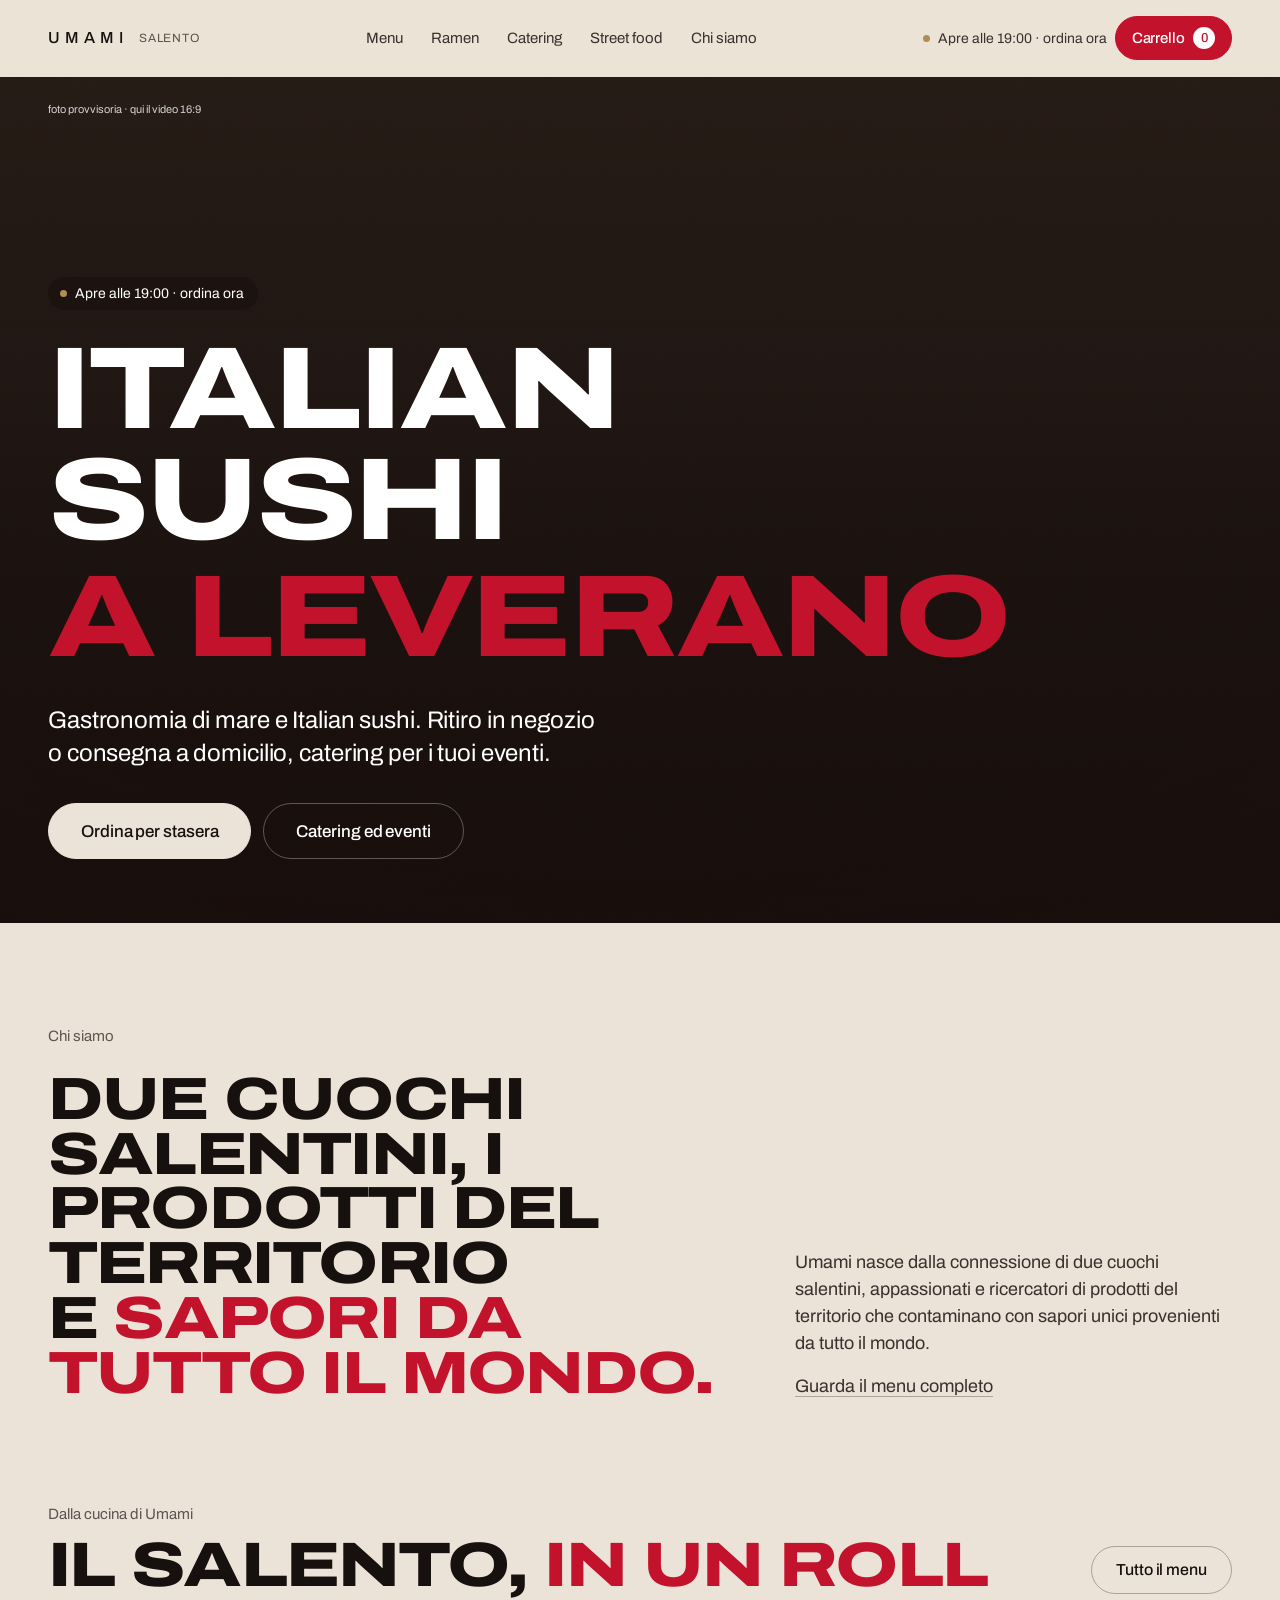
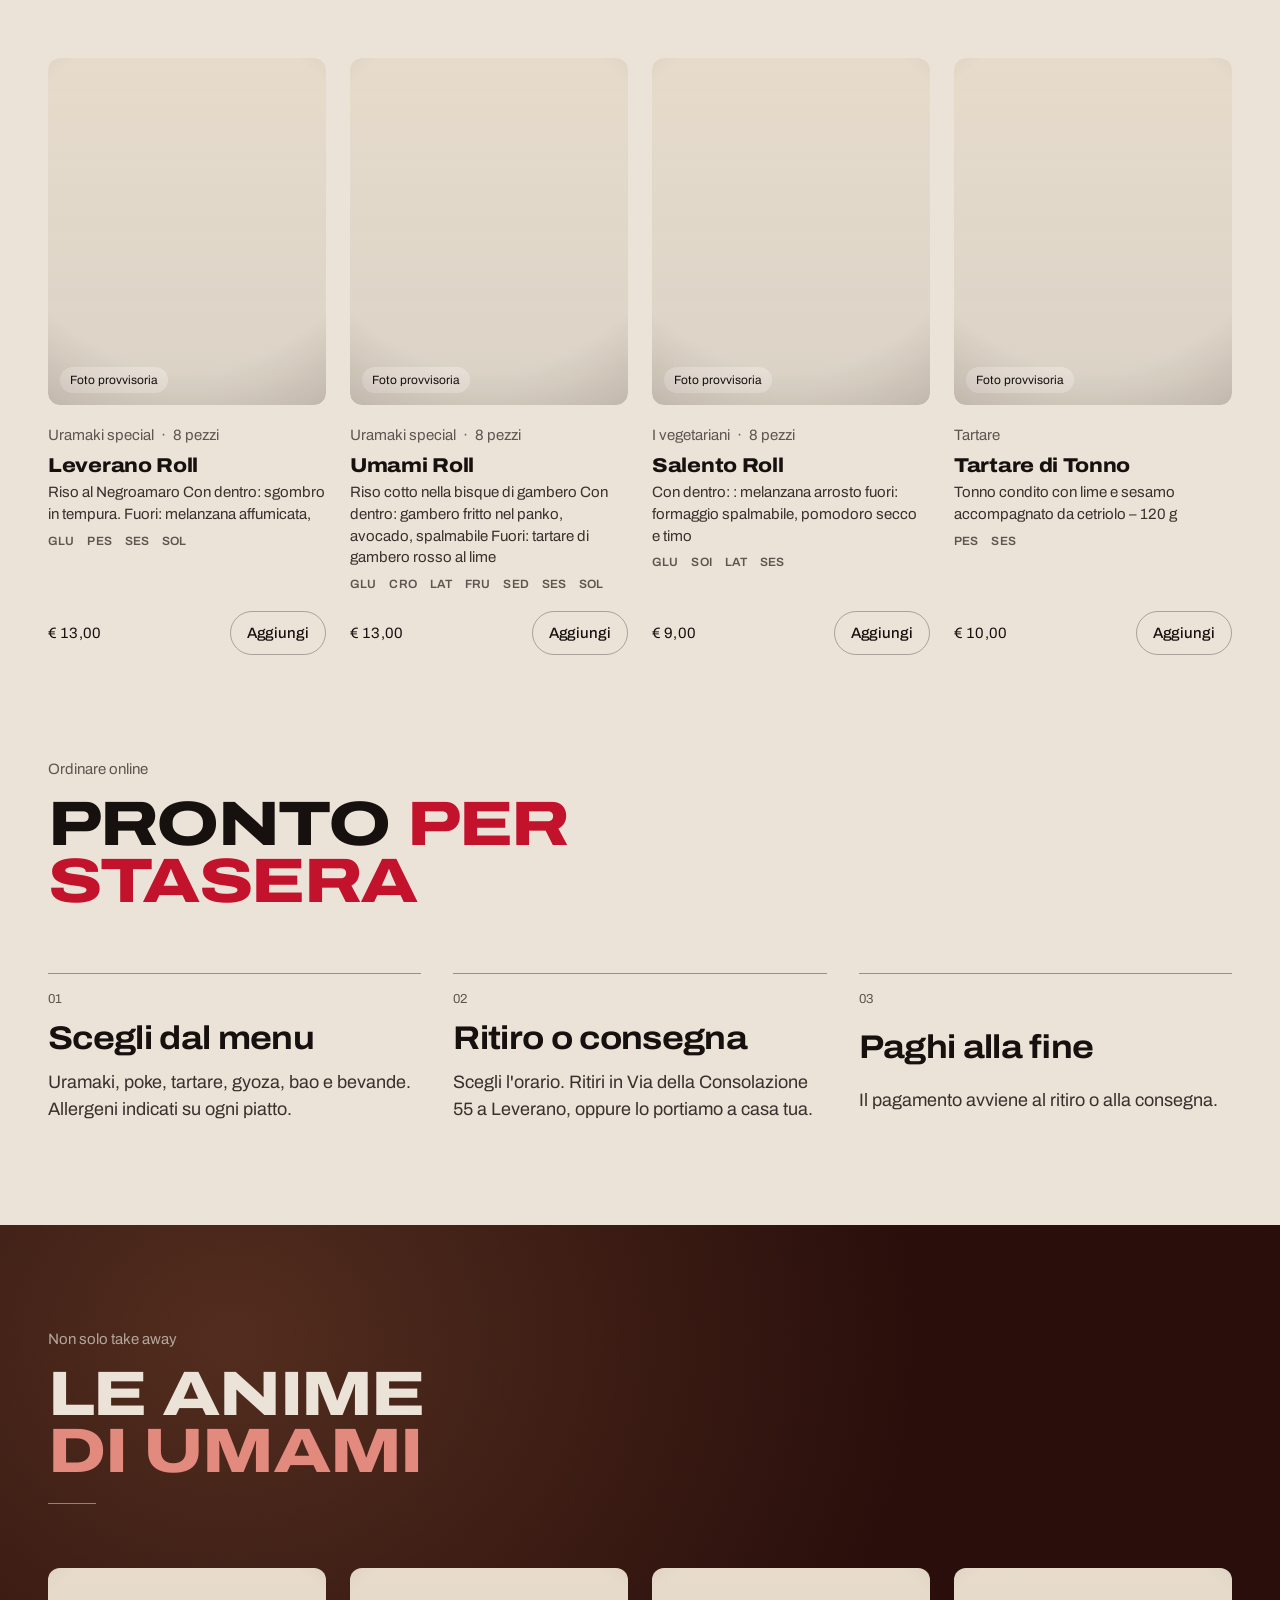
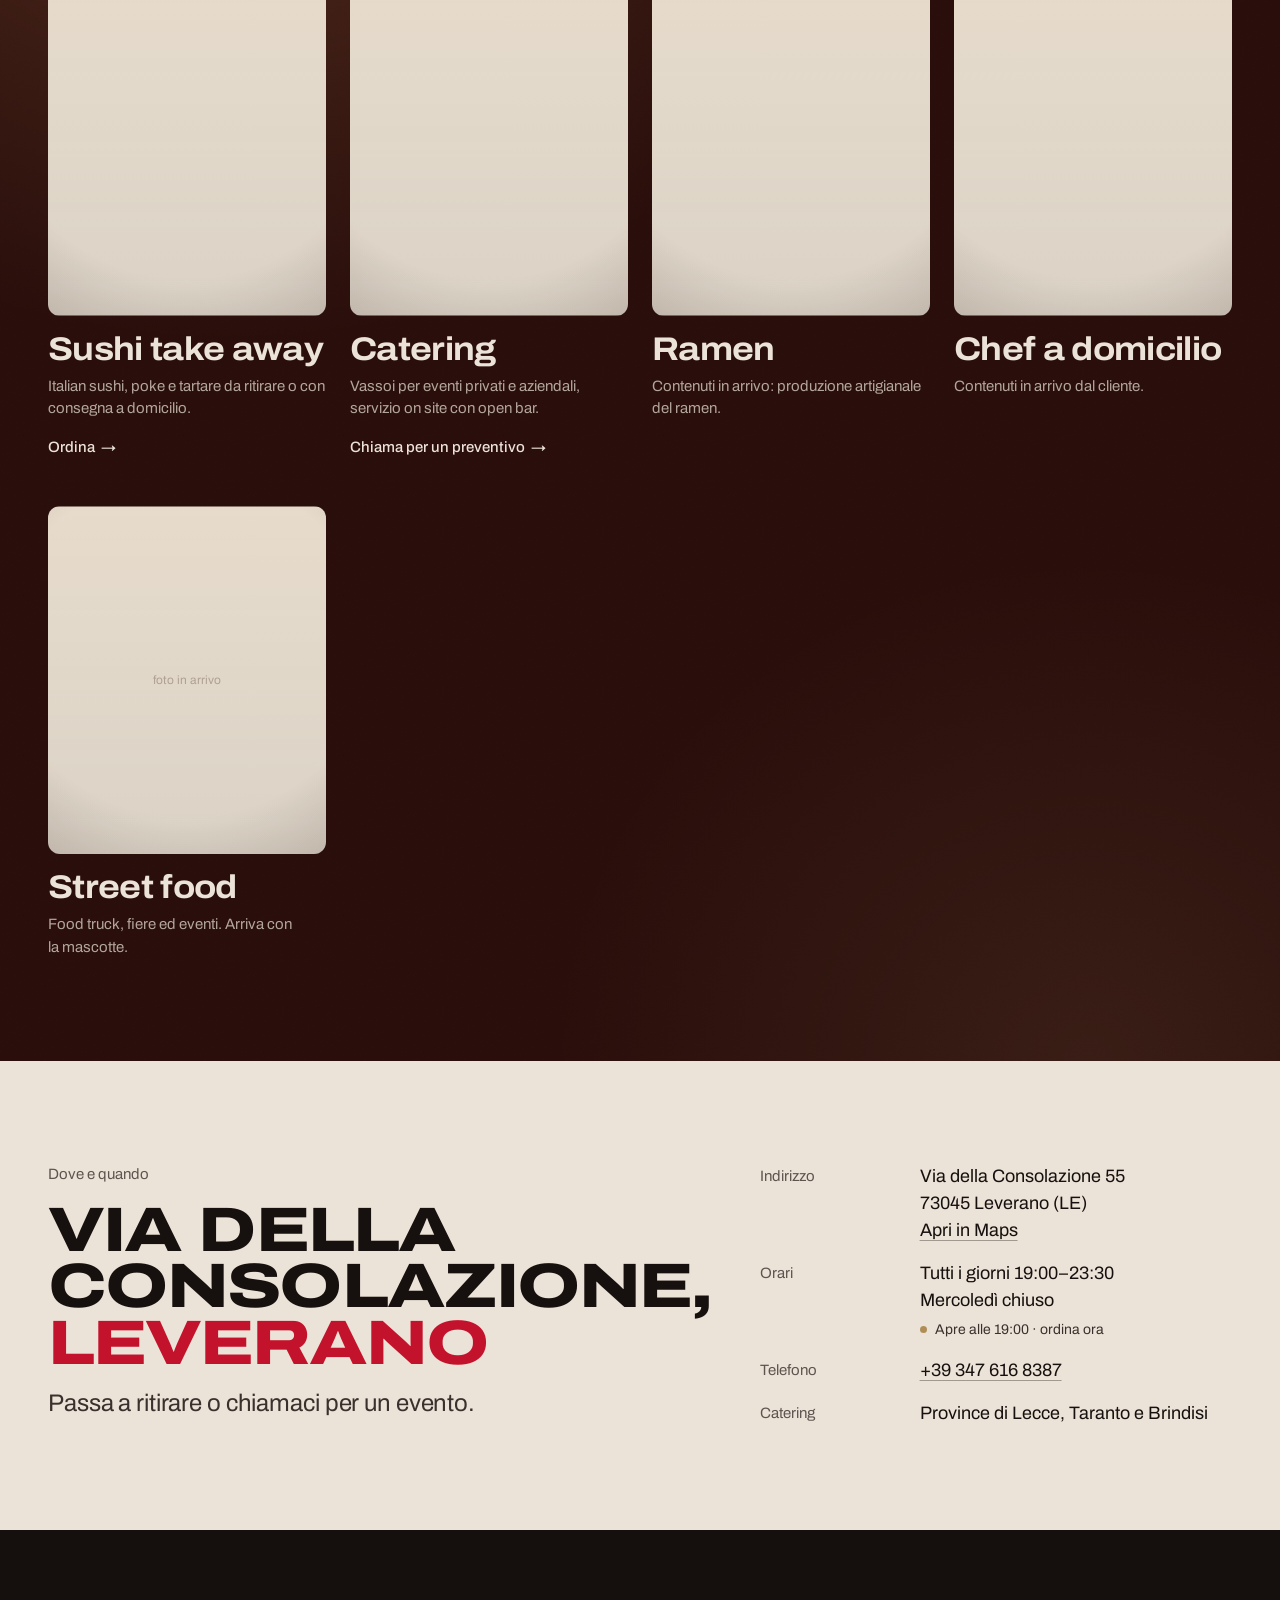
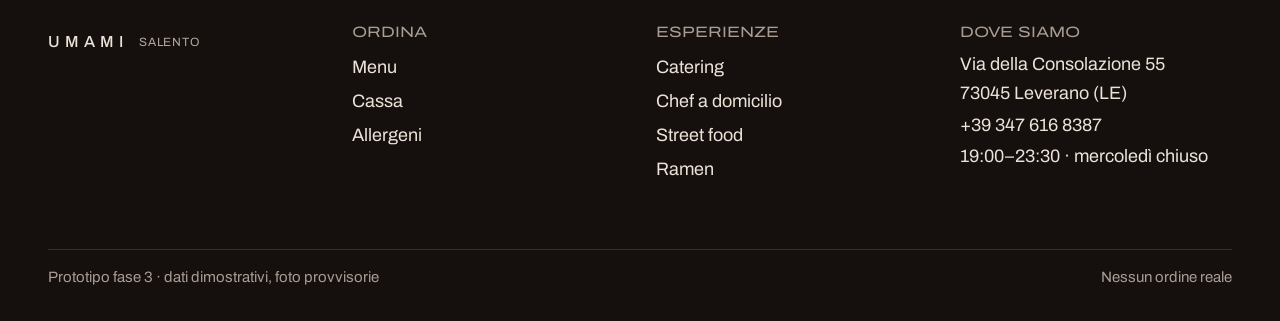
==== commit c58596c9: "v0.6: direzione dai siti premiati (Sakazuki, Crav Burgers) Un solo font, Archivo largo e nerissimo p" ====
--- a/prototipo/index.html
+++ b/prototipo/index.html
@@ -8,8 +8,7 @@
 <meta name="description" content="Gastronomia di mare e Italian sushi a Leverano. Ordina online con ritiro o consegna a domicilio, catering per eventi in Salento.">
 <!-- PROTOTIPO fase 3: dati dimostrativi, nessun ordine reale. Non è il sito online. -->
 <meta name="robots" content="noindex, nofollow">
-<link rel="preconnect" href="https://use.typekit.net" crossorigin>
-<link rel="stylesheet" href="https://use.typekit.net/kub8tzm.css">
+<link rel="preconnect" href="https://fonts.googleapis.com"><link rel="preconnect" href="https://fonts.gstatic.com" crossorigin><link rel="stylesheet" href="https://fonts.googleapis.com/css2?family=Archivo:wdth,wght@62..125,100..900&amp;display=swap">
 <link rel="stylesheet" href="../assets/css/tokens.css">
 <link rel="stylesheet" href="../assets/css/base.css">
 <link rel="stylesheet" href="../assets/css/components.css">
--- a/assets/css/tokens.css
+++ b/assets/css/tokens.css
@@ -9,7 +9,7 @@
   /* ---------- Colori di base · "carta, inchiostro, lacca, ottone, corallo" ----------
      Dallo studio mondiale: crema + un solo colore profondo + un metallo (Noma, Qissa, Ironhill).
      Il corallo smette di essere riempitivo: è un SEGNALE (carrello, stato, accento). */
-  --c-carta:            #F2EDE4;  /* fondo pagina, carta calda */
+  --c-carta:            #ECE3D8;  /* fondo pagina, carta calda */
   --c-carta-scura:      #E7E0D3;  /* superfici secondarie, schede senza foto */
   --c-carta-chiara:     #FAF7F1;  /* superfici sollevate (campi, cassetto) */
   --c-inchiostro:       #16100E;  /* testo e pulsanti primari · 16.2:1 su carta */
@@ -19,7 +19,7 @@
   --c-lacca-2:          #3D1611;  /* riflesso della lacca */
   --c-ottone:           #B08D57;  /* filetti e dettagli metallici · mai testo su carta */
   --c-ottone-chiaro:    #C9A877;  /* ottone su fondi scuri · 8:1 su lacca */
-  --c-corallo:          #C23B2E;  /* segnale · bianco sopra 5.3:1 · su carta 4.55:1 */
+  --c-corallo:          #C3122B;  /* segnale · bianco sopra 5.3:1 · su carta 4.55:1 */
   --c-corallo-scuro:    #8E2A20;
   --c-corallo-chiaro:   #E38A7F;  /* corallo su fondi scuri · 7:1 su lacca */
   --c-bianco:           #FFFFFF;
@@ -55,14 +55,14 @@
      Formula "upscale moderno" (Noma, Mirazur, Qissa, Eleven Madison Park):
      serif per i titoli, grottesco per testo e interfaccia, mono per i dati.
      Warbler Display (DJR) · Neue Haas Grotesk Text (Monotype) · Input Mono (DJR), via Adobe Fonts. */
-  --font-display: "warbler-display", "Iowan Old Style", Georgia, "Times New Roman", serif;
-  --font-sans:    "neue-haas-grotesk-text", "Helvetica Neue", Helvetica, Arial, sans-serif;
-  --font-mono:    "input-mono", ui-monospace, "SFMono-Regular", monospace;
+  --font-display: "Archivo", "Helvetica Neue", Arial, sans-serif;
+  --font-sans:    "Archivo", "Helvetica Neue", Helvetica, Arial, sans-serif;
+  --font-mono:    "Archivo", "Helvetica Neue", Arial, sans-serif; /* v0.6: niente mono, cifre tabellari */
 
-  --wght-titolo: 400;  /* serif a peso normale: eleganza da dimensione + tratto sottile */
+  --wght-titolo: 800;  /* serif a peso normale: eleganza da dimensione + tratto sottile */
   --wght-testo: 400;   /* 55 Roman */
   --wght-forte: 500;   /* 65 Medium */
-  --track-titolo: -0.018em;
+  --track-titolo: -0.03em;
   --track-marchio: .32em;
 
   /* scala fluida (mobile → desktop) */
@@ -71,9 +71,9 @@
   --fs-base:    1.125rem;                               /* 18  testo */
   --fs-m:       clamp(1.25rem, 1.1rem + .5vw, 1.5rem);  /* 20 → 24  lead */
   --fs-l:       clamp(1.5rem, 1.25rem + 1vw, 2.125rem); /* 24 → 34  titolo scheda */
-  --fs-xl:      clamp(2.25rem, 1.5rem + 3vw, 4.5rem);   /* 36 → 72  titolo sezione */
-  --fs-xxl:     clamp(3rem, 1.8rem + 5vw, 7.5rem);      /* 48 → 120 titolo pagina */
-  --fs-display: clamp(3.25rem, 1.6rem + 7.5vw, 10rem);  /* 52 → 160 hero */
+  --fs-xl:      clamp(2rem, 1.2rem + 3.4vw, 4.75rem);   /* 36 → 72  titolo sezione */
+  --fs-xxl:     clamp(2.5rem, 1.2rem + 5vw, 7rem);      /* 48 → 120 titolo pagina */
+  --fs-display: clamp(2.5rem, .4rem + 8.6vw, 10.5rem);  /* 52 → 160 hero */
 
   --lh-titolo: 1.0;
   --lh-testo:  1.5;
--- a/assets/css/base.css
+++ b/assets/css/base.css
@@ -151,3 +151,14 @@
 
 /* Superfici sollevate: luce morbida invece dei bordi */
 .u-sollevata { background: var(--surface); box-shadow: var(--ombra-2); border-radius: var(--r-l, 20px); }
+
+/* =========================================================================
+   v0.6 · DIREZIONE DAI SITI PREMIATI (Sakazuki, Crav Burgers)
+   Un solo font, Archivo: largo e nerissimo per i titoli, normale per il testo.
+   Niente serif, niente corsivo: l'accento è il rosso.
+   ========================================================================= */
+h1, h2, .t-display, .t-xxl, .t-xl { font-stretch: 125%; text-transform: uppercase; line-height: .9; }
+h3, .t-l { font-stretch: 112%; font-weight: 700; letter-spacing: -0.02em; }
+h1 em, h2 em, h3 em, .t-display em, .t-xxl em, .t-xl em, .t-corsivo, .h-dichiarazione__frase em { font-style: normal; color: var(--segnale); }
+.t-mono, .u-prezzo, .u-allergene { font-variant-numeric: tabular-nums; letter-spacing: .01em; }
+.u-allergene { font-weight: 600; }
--- a/assets/css/pagine.css
+++ b/assets/css/pagine.css
@@ -26,8 +26,8 @@
 
 /* Dichiarazione: serif grande, una frase sola */
 .h-dichiarazione { display: grid; gap: var(--s-7); grid-template-columns: 1fr; }
-.h-dichiarazione__frase { font-family: var(--font-display); font-size: clamp(2rem, 1.2rem + 3.2vw, 4.25rem); line-height: 1.05; letter-spacing: -0.02em; max-width: 20ch; text-wrap: balance; }
-.h-dichiarazione__frase em { font-style: italic; }
+.h-dichiarazione__frase { font-family: var(--font-display); font-size: clamp(1.9rem, 1rem + 3.4vw, 4.25rem); line-height: 1.05; letter-spacing: -0.02em; max-width: 20ch; text-wrap: balance; }
+.h-dichiarazione__frase em { font-style: normal; color: var(--segnale); }
 .h-dichiarazione__testo { display: grid; gap: var(--s-4); align-content: end; color: var(--text-2); }
 @media (min-width: 1024px) { .h-dichiarazione { grid-template-columns: 1.6fr 1fr; align-items: end; } }
 
@@ -131,3 +131,9 @@
 
 /* Comportamenti JS non disponibili: rendiamo visibile ciò che serve */
 html:not(.js) [data-solo-js] { display: none; }
+
+/* v0.6 */
+.h-dichiarazione__frase { font-weight: 800; font-stretch: 125%; text-transform: uppercase; line-height: .92; letter-spacing: -0.03em; max-width: 18ch; }
+.m-voce__nome, .u-prodotto__nome { font-family: var(--font-sans); font-weight: 800; font-stretch: 112%; font-size: 1.25rem; letter-spacing: -0.015em; line-height: 1.1; }
+.u-hero__titolo { max-width: none; }
+.u-nav-mobile a { font-weight: 800; font-stretch: 125%; text-transform: uppercase; }
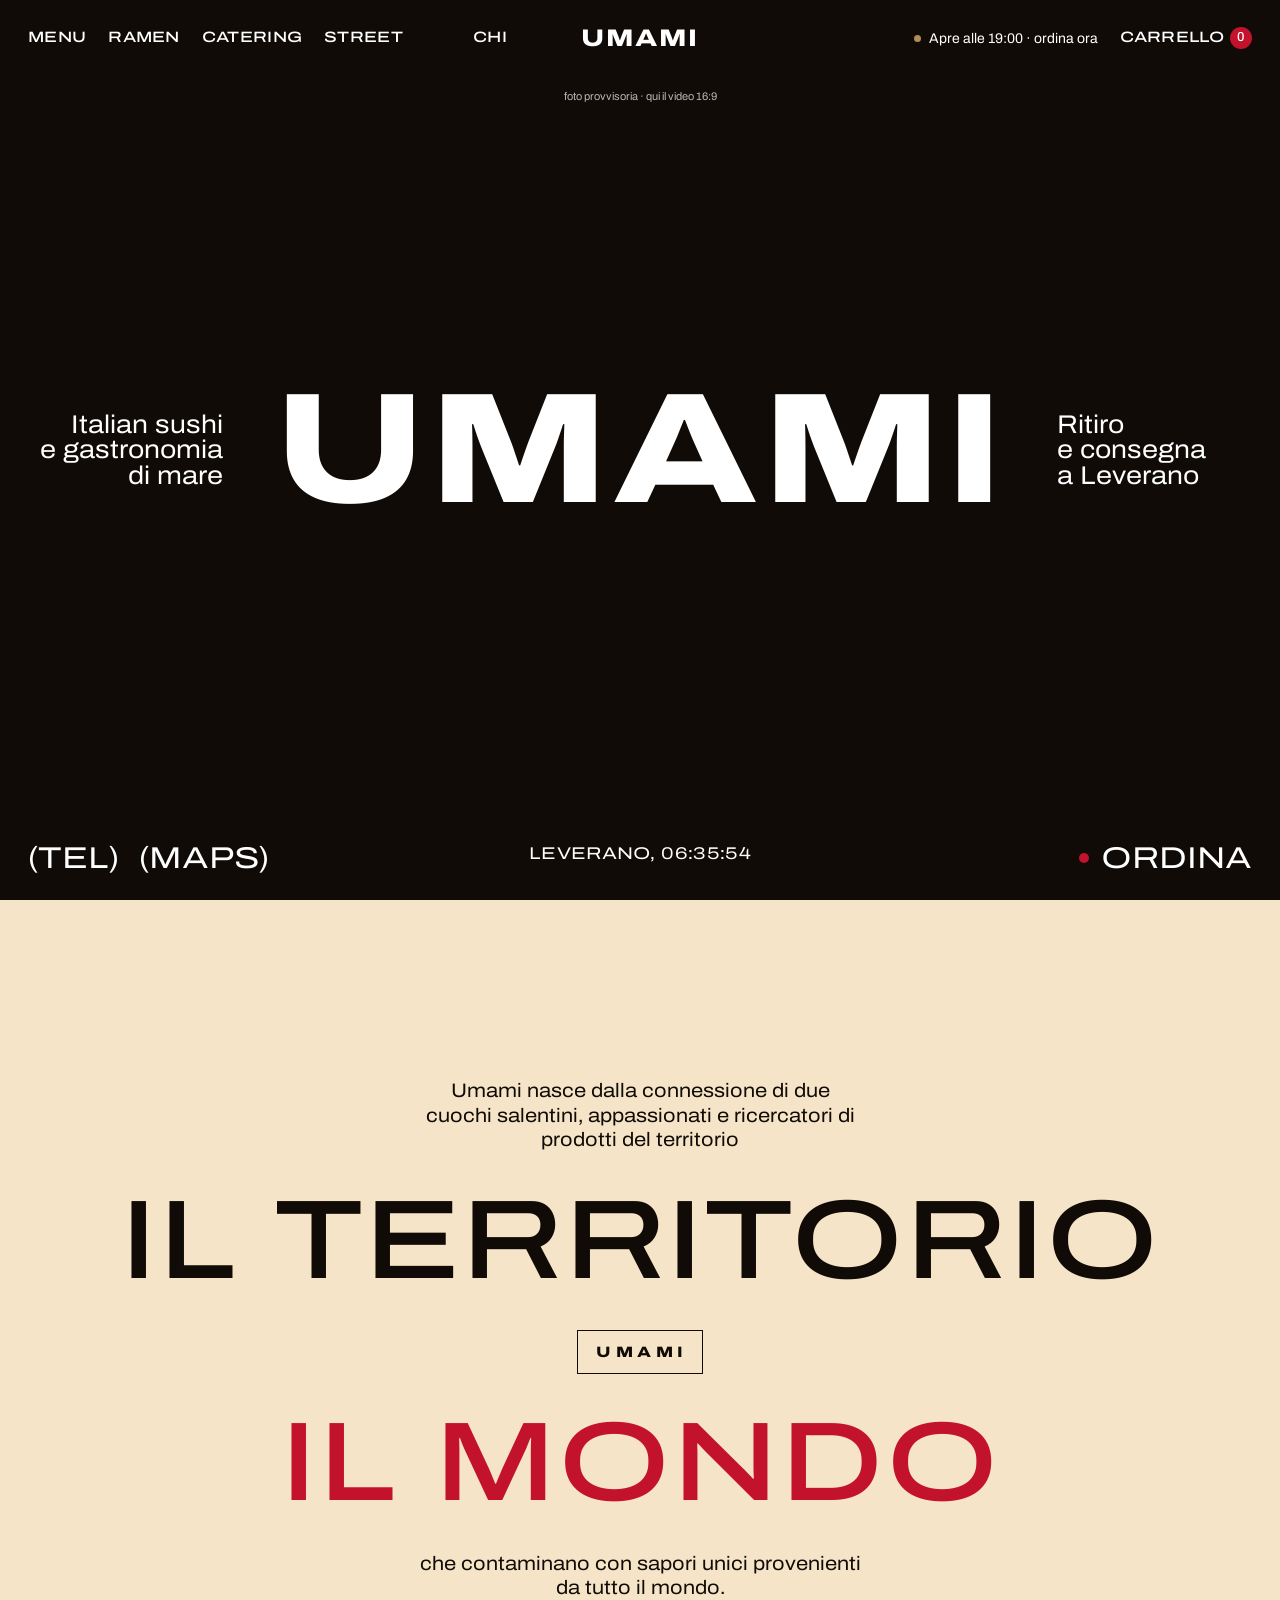
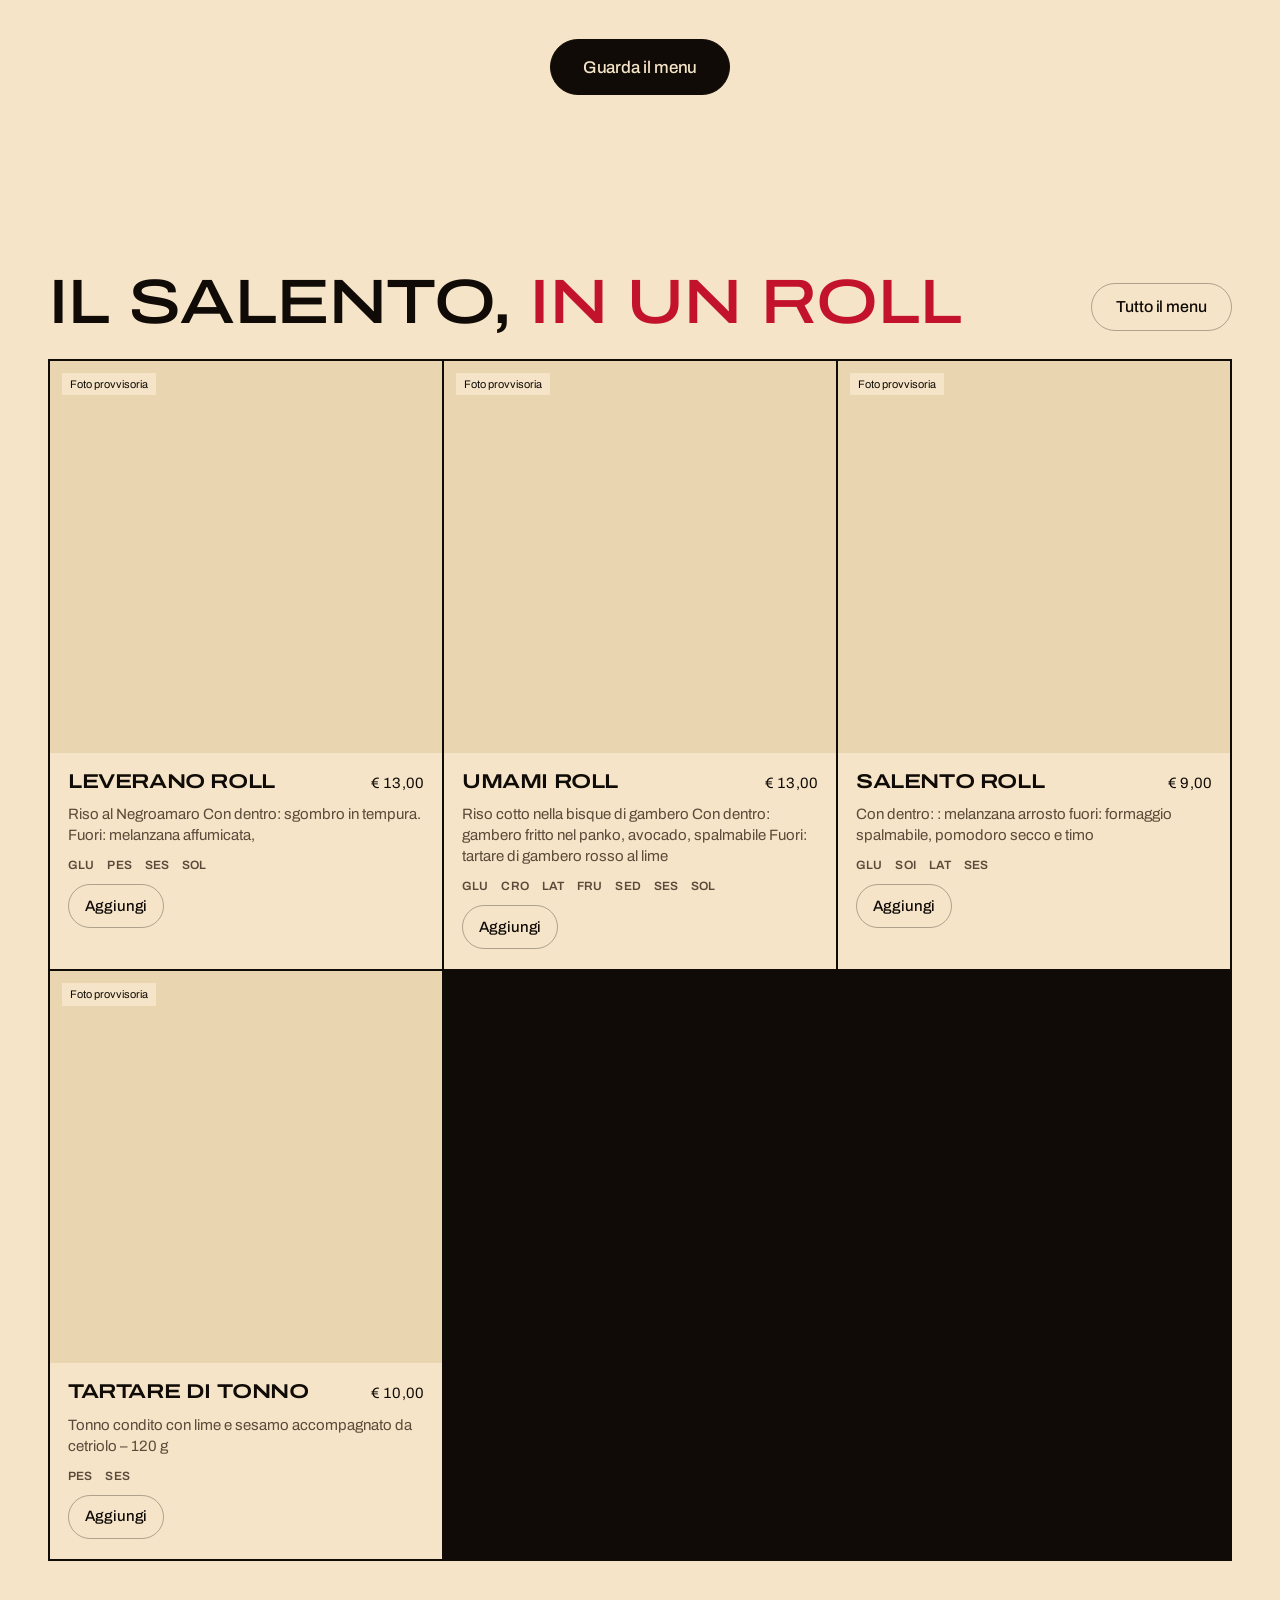
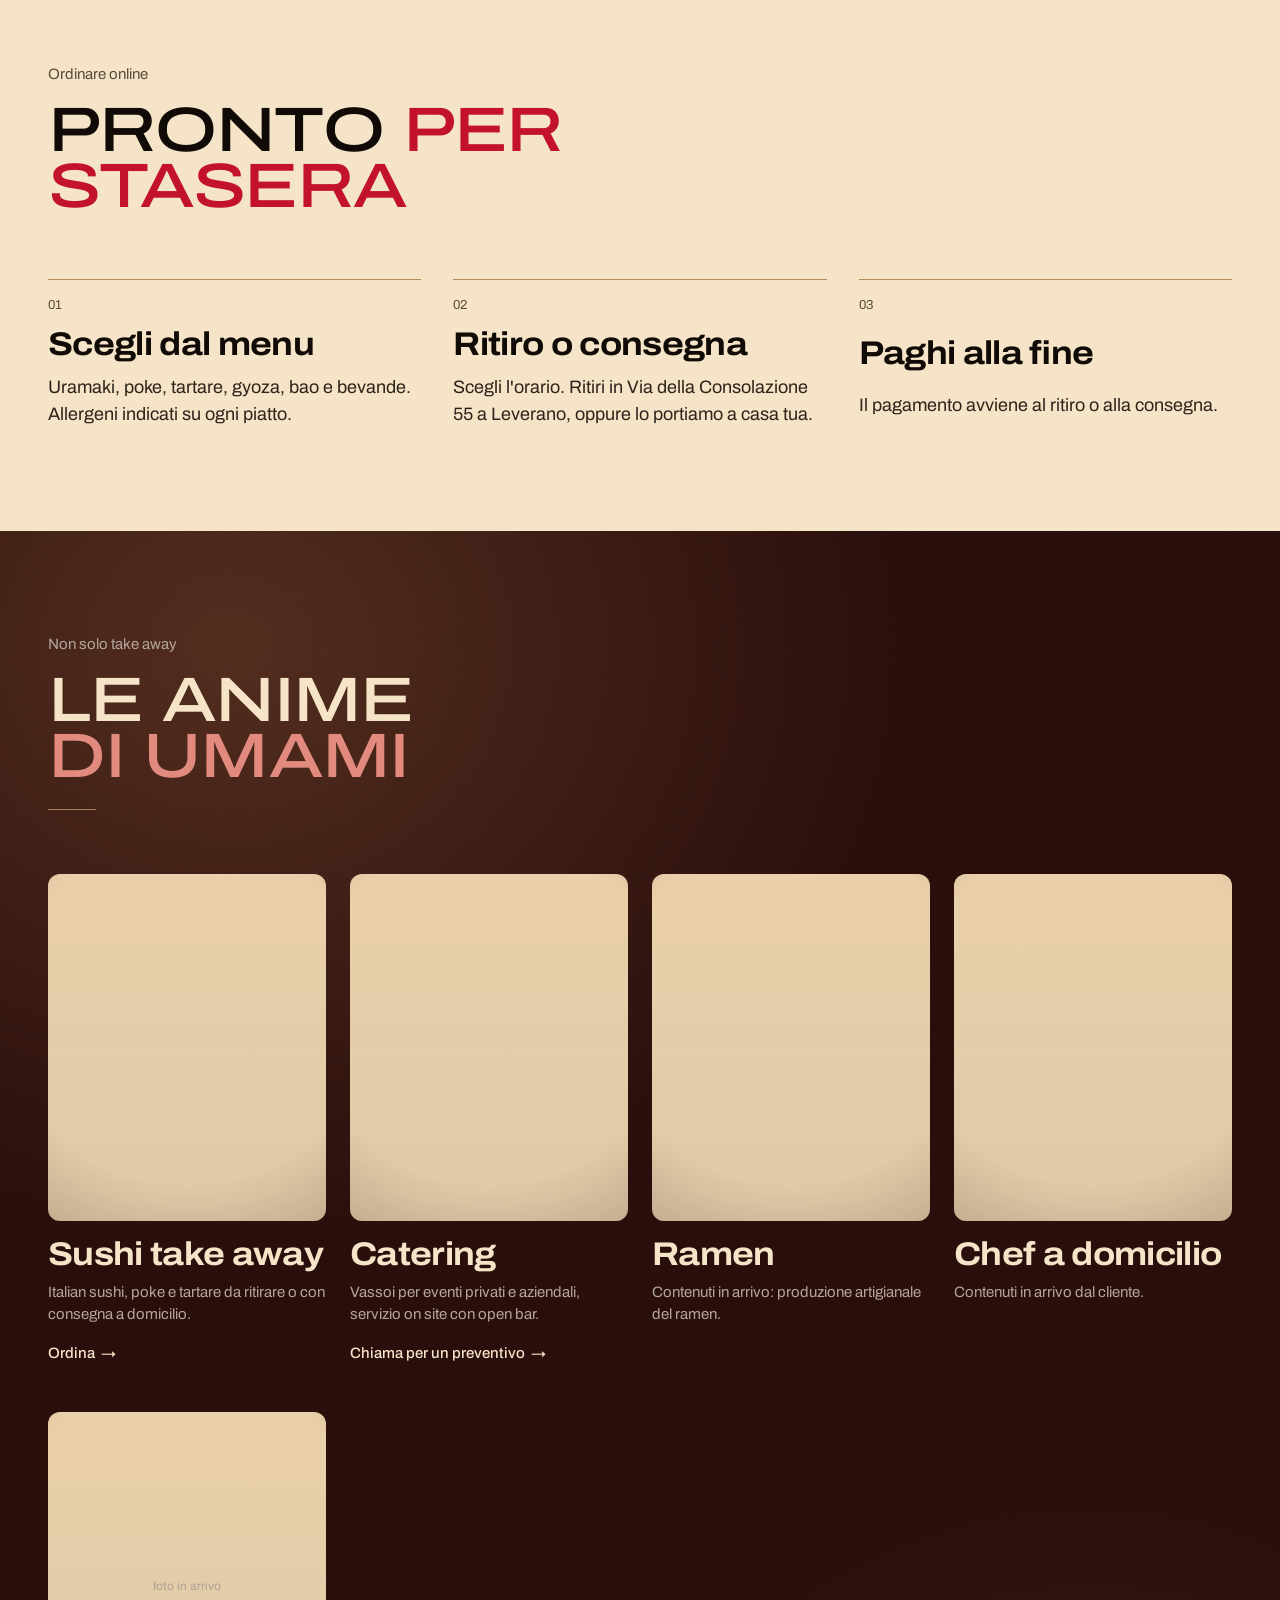
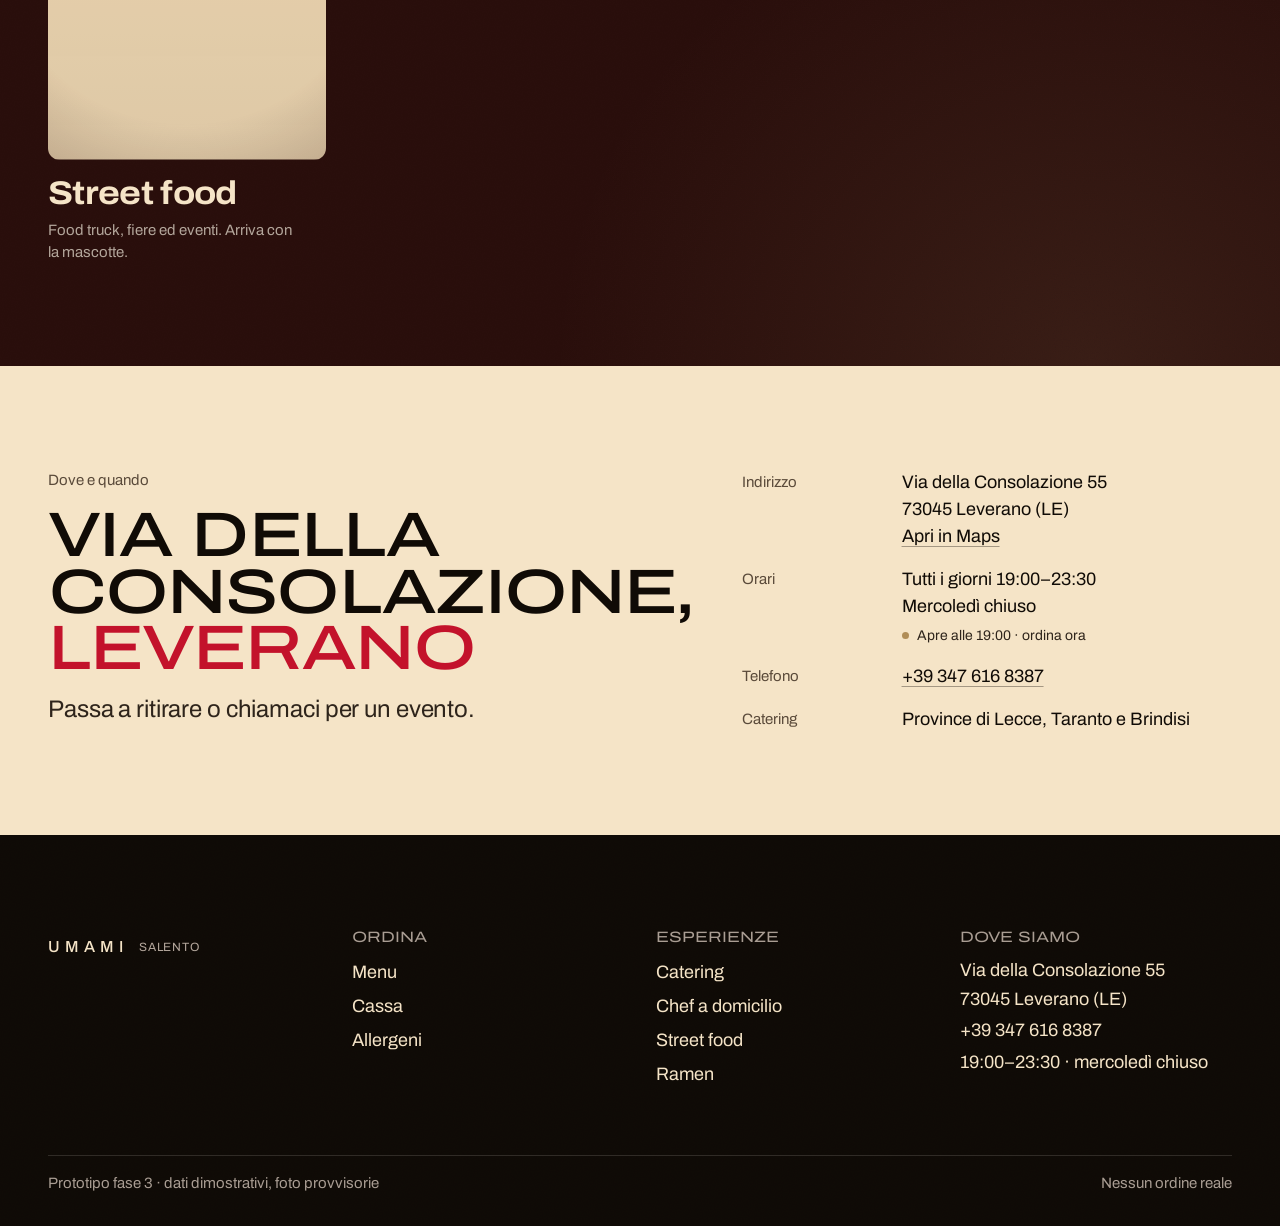
==== commit 0c32eef7: "v0.7: Home con i pezzi scelti (Sakazuki 1-3, Bucks Sauce 5, Watchhouse 15) Apertura a tutto schermo " ====
--- a/prototipo/index.html
+++ b/prototipo/index.html
@@ -13,26 +13,32 @@
 <link rel="stylesheet" href="../assets/css/base.css">
 <link rel="stylesheet" href="../assets/css/components.css">
 <link rel="stylesheet" href="../assets/css/pagine.css">
+<link rel="stylesheet" href="../assets/css/v7.css">
 <style>img.manca { display: none; }</style>
 </head>
 <body>
 <a class="salta-contenuto" href="#contenuto">Salta al contenuto</a>
 
-<header class="u-header">
-  <div class="contenitore u-header__riga">
-    <a class="u-logo" href="./" aria-label="UMAMI Salento, home"><span class="u-logo__nome">UMAMI</span><span class="u-logo__luogo">SALENTO</span></a>
-    <nav class="u-header__nav" aria-label="Principale">
-      <a href="ordina/">Menu</a><a href="#servizi">Ramen</a><a href="#servizi">Catering</a><a href="#servizi">Street food</a><a href="#chi-siamo">Chi siamo</a>
+<header class="u-header v7-header">
+  <div class="v7-header__riga">
+    <nav class="v7-header__nav" aria-label="Principale">
+      <button class="v7-voce" type="button" id="mega-btn" aria-expanded="false" aria-controls="mega"><span class="v7-roll"><span data-t="Menu">Menu</span></span></button>
+      <a class="v7-voce" href="#servizi"><span class="v7-roll"><span data-t="Ramen">Ramen</span></span></a><a class="v7-voce" href="#servizi"><span class="v7-roll"><span data-t="Catering">Catering</span></span></a><a class="v7-voce" href="#servizi"><span class="v7-roll"><span data-t="Street food">Street food</span></span></a><a class="v7-voce" href="#chi-siamo"><span class="v7-roll"><span data-t="Chi siamo">Chi siamo</span></span></a>
+      <button class="u-btn u-btn--secondario u-btn--icona u-header__menu-btn" type="button" aria-label="Apri il menu" aria-expanded="false" aria-controls="nav-mobile"><svg class="u-ico" viewBox="0 0 24 24" fill="none" stroke="currentColor" stroke-width="1.6" aria-hidden="true"><path d="M3 7h18M3 12h18M3 17h18"/></svg></button>
     </nav>
-    <div class="u-header__gruppo">
-      <span class="u-stato" data-stato>Tutti i giorni 19:00–23:30</span>
-      <button class="u-btn u-btn--s u-btn--segnale u-carrello-btn js-apri-carrello" type="button" aria-controls="cassetto" aria-expanded="false" data-solo-js>Carrello <span class="u-conta" data-conta>0</span><span class="sr-only"> articoli</span></button>
-      <button class="u-btn u-btn--secondario u-btn--icona u-header__menu-btn" type="button" aria-label="Apri il menu" aria-expanded="false" aria-controls="nav-mobile">
-        <svg class="u-ico" viewBox="0 0 24 24" fill="none" stroke="currentColor" stroke-width="1.6" aria-hidden="true"><path d="M3 7h18M3 12h18M3 17h18"/></svg>
-      </button>
+    <a class="v7-marchio" href="./" aria-label="UMAMI Salento, home">UMAMI</a>
+    <div class="v7-header__dx">
+      <span class="u-stato" data-stato style="color:inherit">Tutti i giorni 19:00–23:30</span>
+      <button class="v7-voce v7-carrello u-carrello-btn js-apri-carrello" type="button" aria-controls="cassetto" aria-expanded="false" data-solo-js><span class="v7-roll"><span data-t="Carrello">Carrello</span></span><span class="u-conta" data-conta>0</span><span class="sr-only"> articoli</span></button>
     </div>
   </div>
-  <nav class="u-nav-mobile contenitore" id="nav-mobile" aria-label="Principale, mobile" hidden>
+  <div class="v7-mega" id="mega" hidden>
+    <div class="v7-mega__col"><ul class="v7-mega__links"><li><a href="ordina/#uramaki-special">Uramaki special</a></li><li><a href="ordina/#uramaki-classici">Uramaki classici</a></li><li><a href="ordina/#vegetariani">I vegetariani</a></li><li><a href="ordina/#non-crudi">I non crudi</a></li><li><a href="ordina/#hosomaki">Hosomaki</a></li><li><a href="ordina/#sashimi">Sashimi e nigiri</a></li></ul><div class="v7-mega__foto"><img src="../assets/img/provvisorie/copertina-6.jpg" alt="" loading="lazy" onerror="this.classList.add('manca')"></div><a class="v7-mega__titolo" href="ordina/#uramaki-special">Sushi.</a></div>
+    <div class="v7-mega__col"><ul class="v7-mega__links"><li><a href="ordina/#tartare">Tartare</a></li><li><a href="ordina/#poke">Poke</a></li><li><a href="ordina/#bao">Bao buns</a></li><li><a href="ordina/#gyoza">Gyoza</a></li><li><a href="ordina/#sfizierie">Sfizierie</a></li><li><a href="ordina/#primi">Primi e gastronomia</a></li></ul><div class="v7-mega__foto"><img src="../assets/img/provvisorie/tartare2.jpg" alt="" loading="lazy" onerror="this.classList.add('manca')"></div><a class="v7-mega__titolo" href="ordina/#tartare">Cucina.</a></div>
+    <div class="v7-mega__col"><ul class="v7-mega__links"><li><a href="ordina/#dolci">Dolci</a></li><li><a href="ordina/#bevande">Bevande</a></li><li><a href="ordina/#birre">Birre</a></li><li><a href="ordina/#vini">Vini e bollicine</a></li></ul><div class="v7-mega__foto"><img src="../assets/img/provvisorie/copertina5.jpg" alt="" loading="lazy" onerror="this.classList.add('manca')"></div><a class="v7-mega__titolo" href="ordina/#dolci">Da bere.</a></div>
+    <div class="v7-mega__firme" id="mega-firme"></div>
+  </div>
+  <nav class="u-nav-mobile" id="nav-mobile" aria-label="Principale, mobile" hidden>
     <ul><li><a href="ordina/">Menu</a></li><li><a href="#servizi">Ramen</a></li><li><a href="#servizi">Catering</a></li><li><a href="#servizi">Street food</a></li><li><a href="#chi-siamo">Chi siamo</a></li></ul>
     <span class="u-stato" data-stato>Tutti i giorni 19:00–23:30</span>
   </nav>
@@ -40,43 +46,37 @@
 
 <main id="contenuto">
 
-<!-- HERO · in produzione: video 16:9 in loop (8–15 s, muto) con poster e pulsante pausa -->
-<section class="u-hero h-hero u-grana" aria-labelledby="hero-t">
-  <div class="u-hero__media u-foto-calda"><img src="../assets/img/provvisorie/copertina_misto.jpg" alt="" fetchpriority="high" onerror="this.classList.add('manca')"></div>
-  <p class="h-hero__nota" aria-hidden="true">foto provvisoria · qui il video 16:9</p>
-  <div class="contenitore u-hero__testo">
-    <p class="h-hero__stato u-hero__segue" style="--i:0"><span class="u-stato" data-stato>Tutti i giorni 19:00–23:30</span></p>
-    <h1 class="u-hero__titolo" id="hero-t"><span class="u-hero__riga"><span style="--i:0">Italian sushi</span></span><span class="u-hero__riga"><span style="--i:1"><em>a Leverano</em></span></span></h1>
-    <p class="t-lead u-hero__segue" style="--i:1;color:#fff;max-width:40ch">Gastronomia di mare e Italian sushi. Ritiro in negozio o consegna a domicilio, catering per i tuoi eventi.</p>
-    <div class="u-hero__azioni u-hero__segue" style="--i:2">
-      <a class="u-btn u-btn--l u-btn--inverso" href="ordina/">Ordina per stasera</a>
-      <a class="u-btn u-btn--l u-btn--secondario" style="--text:#fff" href="#servizi">Catering ed eventi</a>
-    </div>
+<!-- APERTURA (Sakazuki 1–2) · in produzione: video 16:9 in loop, muto, con pausa -->
+<section class="v7-hero" aria-labelledby="hero-t">
+  <div class="v7-hero__media"><img src="../assets/img/provvisorie/copertina_misto.jpg" alt="" fetchpriority="high" onerror="this.classList.add('manca')"></div>
+  <p class="v7-hero__nota" aria-hidden="true">foto provvisoria · qui il video 16:9</p>
+  <div class="v7-hero__centro">
+    <p class="v7-hero__lato v7-hero__lato--sx">Italian sushi<br>e gastronomia<br>di mare</p>
+    <h1 class="v7-hero__marchio" id="hero-t">UMAMI<span class="sr-only"> Salento, Italian sushi a Leverano</span></h1>
+    <p class="v7-hero__lato v7-hero__lato--dx">Ritiro<br>e consegna<br>a Leverano</p>
+  </div>
+  <div class="v7-hero__piede">
+    <nav class="v7-hero__link" aria-label="Contatti rapidi"><a href="tel:+393476168387">(Tel)</a><a href="https://www.google.com/maps/search/?api=1&amp;query=Via+della+Consolazione+55+73045+Leverano+LE" rel="noopener">(Maps)</a></nav>
+    <p class="v7-hero__orologio"><span id="orologio">Leverano</span></p>
+    <a class="v7-hero__cta" href="ordina/">Ordina</a>
   </div>
 </section>
 
-<!-- DICHIARAZIONE -->
-<section class="sezione" id="chi-siamo" aria-labelledby="chi-t">
-  <div class="contenitore h-dichiarazione">
-    <div class="stack" style="--stack:var(--s-5)">
-      <p class="eyebrow" id="chi-t">Chi siamo</p>
-      <p class="h-dichiarazione__frase rivela">Due cuochi salentini, i prodotti del territorio e <em>sapori da tutto il mondo.</em></p>
-    </div>
-    <div class="h-dichiarazione__testo rivela" style="--i:1">
-      <p>Umami nasce dalla connessione di due cuochi salentini, appassionati e ricercatori di prodotti del territorio che contaminano con sapori unici provenienti da tutto il mondo.</p>
-      <p><a class="u-link" href="ordina/">Guarda il menu completo</a></p>
-    </div>
-  </div>
+<!-- COLONNA CENTRATA (Sakazuki 3) · testo reale da "Chi siamo" -->
+<section class="contenitore v7-colonna" id="chi-siamo" aria-labelledby="chi-t">
+  <p class="rivela">Umami nasce dalla connessione di due cuochi salentini, appassionati e ricercatori di prodotti del territorio</p>
+  <h2 class="v7-gigante rivela" id="chi-t" style="--i:1">Il territorio</h2>
+  <span class="v7-timbro rivela" style="--i:2" aria-hidden="true">UMAMI</span>
+  <p class="v7-gigante rivela" style="--i:3" aria-hidden="true"><em>Il mondo</em></p>
+  <p class="rivela" style="--i:4">che contaminano con sapori unici provenienti da tutto il mondo.</p>
+  <a class="u-btn u-btn--l rivela" style="--i:5" href="ordina/">Guarda il menu</a>
 </section>
 
 <!-- PIATTI FIRMATI · nomi, prezzi e descrizioni dal catalogo reale; foto provvisorie -->
 <section class="sezione" style="padding-top:0" aria-labelledby="firme-t">
   <div class="contenitore">
-    <div class="p-testa p-testa--riga">
-      <div class="stack" style="--stack:var(--s-3)"><p class="eyebrow">Dalla cucina di Umami</p><h2 id="firme-t">Il Salento, <em>in un roll</em></h2></div>
-      <a class="u-btn u-btn--secondario" href="ordina/">Tutto il menu</a>
-    </div>
-    <div class="griglia h-firme" id="firme"></div>
+    <div class="v7-sez-testa"><h2 id="firme-t">Il Salento, <em>in un roll</em></h2><a class="u-btn u-btn--secondario" href="ordina/">Tutto il menu</a></div>
+    <div class="v7-prodotti" id="firme"></div>
   </div>
 </section>
 
@@ -139,12 +139,29 @@
   var firme = ["leverano-roll", "umami-roll", "salento-roll", "tartare-di-tonno"];
   document.getElementById("firme").innerHTML = firme.map(function (id, i) {
     var x = P[id]; if (!x) return "";
-    return '<article class="u-prodotto rivela" style="--i:' + i + '">' +
-      '<div class="u-prodotto__media u-foto-calda rivela-img" style="--i:' + i + '"><img src="' + U.IMG + x.foto + '" alt="" loading="lazy" onerror="this.classList.add(\'manca\')"><span class="u-prodotto__badge">Foto provvisoria</span></div>' +
-      '<div class="u-prodotto__corpo"><div class="u-prodotto__meta"><span class="u-tag">' + x.catNome + '</span>' + (x.nota ? '<span class="u-tag">' + x.nota + "</span>" : "") + "</div>" +
-      '<h3 class="u-prodotto__nome">' + U.esc(x.nome) + '</h3><p class="u-prodotto__desc">' + U.esc(x.d) + "</p>" + U.allergeni(x.al) +
-      '<div class="u-prodotto__piede">' + U.prezzo(x) + U.bottoneAggiungi(x) + "</div></div></article>";
+    return '<article class="v7-prod rivela" style="--i:' + i + '">' +
+      '<div class="v7-prod__media"><img src="' + U.IMG + x.foto + '" alt="" loading="lazy" onerror="this.classList.add(\'manca\')"></div><span class="v7-prod__badge">Foto provvisoria</span>' +
+      '<div class="v7-prod__corpo"><div class="v7-prod__riga"><h3 class="v7-prod__nome">' + U.esc(x.nome) + '</h3>' + U.prezzo(x) + '</div>' +
+      '<p class="v7-prod__desc">' + U.esc(x.d) + '</p>' + U.allergeni(x.al) + U.bottoneAggiungi(x) + '</div></article>';
   }).join("");
+  /* menu a tendina: piatti firmati a destra (Watchhouse) */
+  document.getElementById("mega-firme").innerHTML = '<p class="v7-mega__links" style="margin:0"><a href="ordina/">Piatti firmati</a></p>' + firme.slice(0, 3).map(function (id) {
+    var x = P[id]; return '<a href="ordina/#' + x.cat + '"><b>' + U.esc(x.nome) + '</b><span>' + U.esc(x.d) + '</span></a>';
+  }).join("");
+  /* menu a tendina: apertura al clic, al passaggio su desktop, ESC per chiudere */
+  var mb = document.getElementById("mega-btn"), mg = document.getElementById("mega"), hd = document.querySelector(".v7-header"), tM = 0;
+  function mega(on) { mg.hidden = !on; mb.setAttribute("aria-expanded", String(on)); hd.classList.toggle("is-mega", on); }
+  mb.addEventListener("click", function () { mega(mg.hidden); });
+  if (matchMedia("(hover: hover)").matches) {
+    mb.addEventListener("mouseenter", function () { clearTimeout(tM); mega(true); });
+    hd.addEventListener("mouseleave", function () { tM = setTimeout(function () { mega(false); }, 180); });
+    mg.addEventListener("mouseenter", function () { clearTimeout(tM); });
+  }
+  document.addEventListener("keydown", function (e) { if (e.key === "Escape" && !mg.hidden) { mega(false); mb.focus(); } });
+  /* orologio di Leverano (Sakazuki: "JAPAN, 09:54:01") */
+  var orol = document.getElementById("orologio");
+  function ora() { orol.textContent = "Leverano, " + new Intl.DateTimeFormat("it-IT", { timeZone: "Europe/Rome", hour: "2-digit", minute: "2-digit", second: "2-digit" }).format(new Date()); }
+  ora(); setInterval(ora, 1000);
 
   /* Servizi: testi dal sito attuale; dove mancano, lo dichiariamo */
   var servizi = [
--- a/assets/css/v7.css
+++ b/assets/css/v7.css
@@ -0,0 +1,104 @@
+/* =========================================================================
+   UMAMI — v0.7  ·  pezzi scelti da Davide sui siti premiati
+   1–2 Sakazuki: apertura a tutto schermo, testo disposto in cornice simmetrica
+   3   Sakazuki: colonna centrata, testo piccolo / parola gigante / marchio
+   5   Bucks Sauce: due soli colori, nero #100B06 e crema #F5E4C7
+   15  Watchhouse: menu a tendina con colonne di categorie, foto e titolo
+   ========================================================================= */
+:root {
+  --c-carta: #F5E4C7; --c-carta-chiara: #FBF1DF; --c-carta-scura: #EAD5B1;
+  --c-inchiostro: #100B06; --c-inchiostro-80: #2E241B; --c-inchiostro-60: #5A4A3A;
+  --wght-titolo: 500;
+}
+.v7-maiu { font-family: var(--font-display); font-stretch: 125%; text-transform: uppercase; letter-spacing: .01em; }
+
+/* ---------- Header (Sakazuki): voci a sinistra, marchio al centro, carrello a destra ---------- */
+body > .v7-header { position: fixed; inset: 0 0 auto 0; }
+.v7-header { z-index: var(--z-header); color: #fff; background: transparent; border: 0; backdrop-filter: none; -webkit-backdrop-filter: none;
+  transition: background-color var(--dur-2) var(--ease-colore), color var(--dur-2) var(--ease-colore); }
+.v7-header.is-scorso, .v7-header.is-mega { background: var(--c-carta); color: var(--c-inchiostro); }
+.v7-header__riga { display: grid; grid-template-columns: 1fr auto 1fr; align-items: center; gap: var(--s-4); min-height: 76px; padding-inline: 28px; }
+.v7-header__nav { display: flex; gap: 22px; align-items: center; }
+.v7-header__dx { display: flex; gap: 22px; align-items: center; justify-content: flex-end; }
+.v7-header a, .v7-header button.v7-voce { color: inherit; text-decoration: none; background: none; border: 0; padding: 0; cursor: pointer; }
+.v7-voce { font-family: var(--font-display); font-stretch: 125%; text-transform: uppercase; font-size: .9375rem; font-weight: 500; letter-spacing: .02em;
+  display: inline-flex; align-items: center; min-height: var(--tocco-min); }
+.v7-marchio { font-family: var(--font-display); font-stretch: 125%; font-weight: 800; font-size: 1.5rem; letter-spacing: .06em; text-decoration: none; min-height: var(--tocco-min); display: inline-flex; align-items: center; }
+/* Scorrimento verticale della scritta al passaggio (come Sakazuki: testo doppio) */
+.v7-roll { display: inline-block; overflow: hidden; height: 1.3em; line-height: 1.3; vertical-align: middle; }
+.v7-roll > span { display: block; transition: transform var(--dur-2) var(--ease); }
+.v7-roll > span::after { content: attr(data-t); display: block; }
+@media (hover: hover) and (pointer: fine) { .v7-voce:hover .v7-roll > span, .v7-voce:focus-visible .v7-roll > span { transform: translateY(-50%); } }
+@media (prefers-reduced-motion: reduce) { .v7-roll > span { transition: none; } }
+.v7-carrello .u-conta { margin-left: 6px; background: var(--c-corallo); color: #fff; min-width: 22px; height: 22px; border-radius: 99px; display: inline-grid; place-items: center; font-size: .8125rem; padding: 0 6px; font-stretch: 100%; }
+.v7-header .u-header__menu-btn { display: none; color: inherit; border-color: currentColor; background: transparent; }
+@media (max-width: 1023px) {
+  .v7-header__nav .v7-voce, .v7-header__dx .u-stato { display: none; }
+  .v7-header .u-header__menu-btn { display: inline-flex; }
+  .v7-header__riga { padding-inline: 16px; min-height: 64px; }
+}
+.v7-header .u-nav-mobile { background: var(--c-carta); color: var(--c-inchiostro); padding-inline: 16px; }
+
+/* ---------- Menu a tendina (Watchhouse) ---------- */
+.v7-mega { position: absolute; inset: 100% 0 auto 0; background: var(--c-carta); color: var(--c-inchiostro); border-top: 1px solid rgba(16,11,6,.12);
+  padding: 24px 28px 36px; display: grid; grid-template-columns: repeat(3, minmax(0, 1fr)) minmax(0, 1.25fr); gap: 20px; box-shadow: 0 30px 60px -30px rgba(16,11,6,.35); }
+.v7-mega[hidden] { display: none; }
+.v7-mega__col { display: grid; grid-template-rows: auto 1fr auto; gap: 14px; min-width: 0; }
+.v7-mega__links { list-style: none; margin: 0; padding: 0; display: grid; gap: 2px; }
+.v7-mega__links a { font-family: var(--font-display); font-stretch: 125%; text-transform: uppercase; font-size: .75rem; letter-spacing: .14em; display: inline-flex; min-height: 30px; align-items: center; }
+@media (hover: hover) and (pointer: fine) { .v7-mega__links a:hover { color: var(--c-corallo); } }
+.v7-mega__foto { aspect-ratio: 4 / 5; overflow: hidden; background: var(--c-carta-scura); }
+.v7-mega__foto img { width: 100%; height: 100%; object-fit: cover; }
+.v7-mega__titolo { font-family: var(--font-display); font-stretch: 125%; font-weight: 500; font-size: 2.25rem; line-height: 1; text-transform: uppercase; letter-spacing: -0.01em; }
+.v7-mega__firme { display: grid; align-content: start; gap: 22px; padding-left: 20px; border-left: 1px solid rgba(16,11,6,.12); }
+.v7-mega__firme a { display: grid; gap: 4px; }
+.v7-mega__firme b { font-family: var(--font-display); font-stretch: 112%; font-weight: 600; font-size: 1.125rem; }
+.v7-mega__firme span { font-size: .875rem; color: var(--c-inchiostro-60); line-height: 1.35; }
+@media (max-width: 1023px) { .v7-mega { display: none !important; } }
+
+/* ---------- Apertura (Sakazuki 1–2) ---------- */
+.v7-hero { position: relative; height: 100svh; min-height: 620px; color: #fff; background: var(--c-inchiostro); overflow: hidden; isolation: isolate; }
+.v7-hero__media { position: absolute; inset: 0; z-index: -1; }
+.v7-hero__media img, .v7-hero__media video { width: 100%; height: 100%; object-fit: cover; animation: u-messa-a-fuoco 1600ms var(--ease) both; }
+.v7-hero__media::after { content: ""; position: absolute; inset: 0; background: rgba(16,11,6,.38); }
+.v7-hero__centro { position: absolute; inset: 0; display: grid; grid-template-columns: 1fr auto 1fr; align-items: center; gap: clamp(20px, 4vw, 56px); padding-inline: 28px; }
+.v7-hero__lato { font-family: var(--font-display); font-stretch: 112%; font-size: clamp(1.25rem, .8rem + 1vw, 1.9rem); line-height: 1; max-width: none; }
+.v7-hero__lato--sx { text-align: right; justify-self: end; }
+.v7-hero__lato--dx { text-align: left; justify-self: start; }
+.v7-hero__marchio { font-size: clamp(4rem, 1rem + 11vw, 11rem); font-weight: 800; font-stretch: 125%; letter-spacing: .02em; line-height: .85; color: #fff; }
+.v7-hero__piede { position: absolute; inset: auto 0 0 0; display: grid; grid-template-columns: 1fr auto 1fr; align-items: end; padding: 0 28px 24px; }
+.v7-hero__link { display: flex; gap: 20px; }
+.v7-hero__link a, .v7-hero__cta { font-family: var(--font-display); font-stretch: 125%; text-transform: uppercase; font-size: clamp(1.25rem, .6rem + 1.6vw, 2.65rem); line-height: 1.2; text-decoration: none; color: #fff; }
+.v7-hero__orologio { font-family: var(--font-display); font-stretch: 125%; text-transform: uppercase; font-size: 1.0625rem; letter-spacing: .02em; text-align: center; padding-bottom: 10px; }
+.v7-hero__cta { justify-self: end; display: inline-flex; align-items: center; gap: 12px; }
+.v7-hero__cta::before { content: ""; width: 10px; height: 10px; border-radius: 50%; background: var(--c-corallo); }
+.v7-hero__nota { position: absolute; top: 88px; left: 50%; translate: -50% 0; font-size: .6875rem; opacity: .7; }
+@media (hover: hover) and (pointer: fine) { .v7-hero__link a:hover, .v7-hero__cta:hover { color: var(--c-carta); text-decoration: underline; text-decoration-thickness: 2px; text-underline-offset: .15em; } }
+@media (max-width: 760px) {
+  .v7-hero__centro { grid-template-columns: 1fr; align-content: center; justify-items: center; text-align: center; gap: 22px; padding-inline: 16px; }
+  .v7-hero__lato--sx, .v7-hero__lato--dx { text-align: center; justify-self: center; }
+  .v7-hero__marchio { order: -1; }
+  .v7-hero__piede { grid-template-columns: 1fr auto; padding: 0 16px 92px; gap: 12px; }
+  .v7-hero__orologio { display: none; }
+}
+
+/* ---------- Colonna centrata (Sakazuki 3) ---------- */
+.v7-colonna { text-align: center; padding-block: clamp(96px, 14vw, 200px); display: grid; justify-items: center; gap: clamp(28px, 3vw, 44px); }
+.v7-colonna p { max-width: 34ch; margin-inline: auto; font-family: var(--font-display); font-stretch: 112%; font-size: clamp(1.0625rem, .9rem + .4vw, 1.35rem); line-height: 1.25; }
+.v7-gigante, .v7-colonna .v7-gigante { max-width: none; font-family: var(--font-display); font-stretch: 125%; font-weight: 500; text-transform: uppercase; font-size: clamp(2.6rem, .6rem + 8vw, 8rem); line-height: .9; letter-spacing: .005em; }
+.v7-gigante em { font-style: normal; color: var(--c-corallo); }
+.v7-timbro { font-family: var(--font-display); font-stretch: 125%; font-weight: 800; letter-spacing: .3em; font-size: .9375rem; padding: 10px 14px 10px 18px; border: 1.5px solid currentColor; }
+
+/* ---------- Prodotti (Bucks Sauce): due colori, prodotto protagonista ---------- */
+.v7-prodotti { display: grid; grid-template-columns: repeat(auto-fill, minmax(min(100%, 300px), 1fr)); gap: 2px; background: var(--c-inchiostro); border: 2px solid var(--c-inchiostro); }
+.v7-prod { background: var(--c-carta); display: grid; grid-template-rows: auto 1fr; position: relative; }
+.v7-prod__media { aspect-ratio: 1; overflow: hidden; background: var(--c-carta-scura); }
+.v7-prod__media img { width: 100%; height: 100%; object-fit: cover; transition: transform 700ms var(--ease); }
+@media (hover: hover) and (pointer: fine) { .v7-prod:hover .v7-prod__media img { transform: scale(1.06) rotate(-1deg); } }
+.v7-prod__corpo { padding: 18px 18px 20px; display: grid; gap: 10px; align-content: start; }
+.v7-prod__riga { display: flex; justify-content: space-between; align-items: baseline; gap: 12px; }
+.v7-prod__nome { font-family: var(--font-display); font-stretch: 125%; font-weight: 600; text-transform: uppercase; font-size: 1.25rem; line-height: 1; }
+.v7-prod__desc { font-size: .9375rem; color: var(--c-inchiostro-60); line-height: 1.4; }
+.v7-prod .u-btn { justify-self: start; }
+.v7-prod__badge { position: absolute; top: 12px; left: 12px; font-size: .6875rem; background: var(--c-carta); padding: 3px 8px; }
+.v7-sez-testa { display: flex; justify-content: space-between; align-items: end; gap: 20px; margin-bottom: 28px; flex-wrap: wrap; }
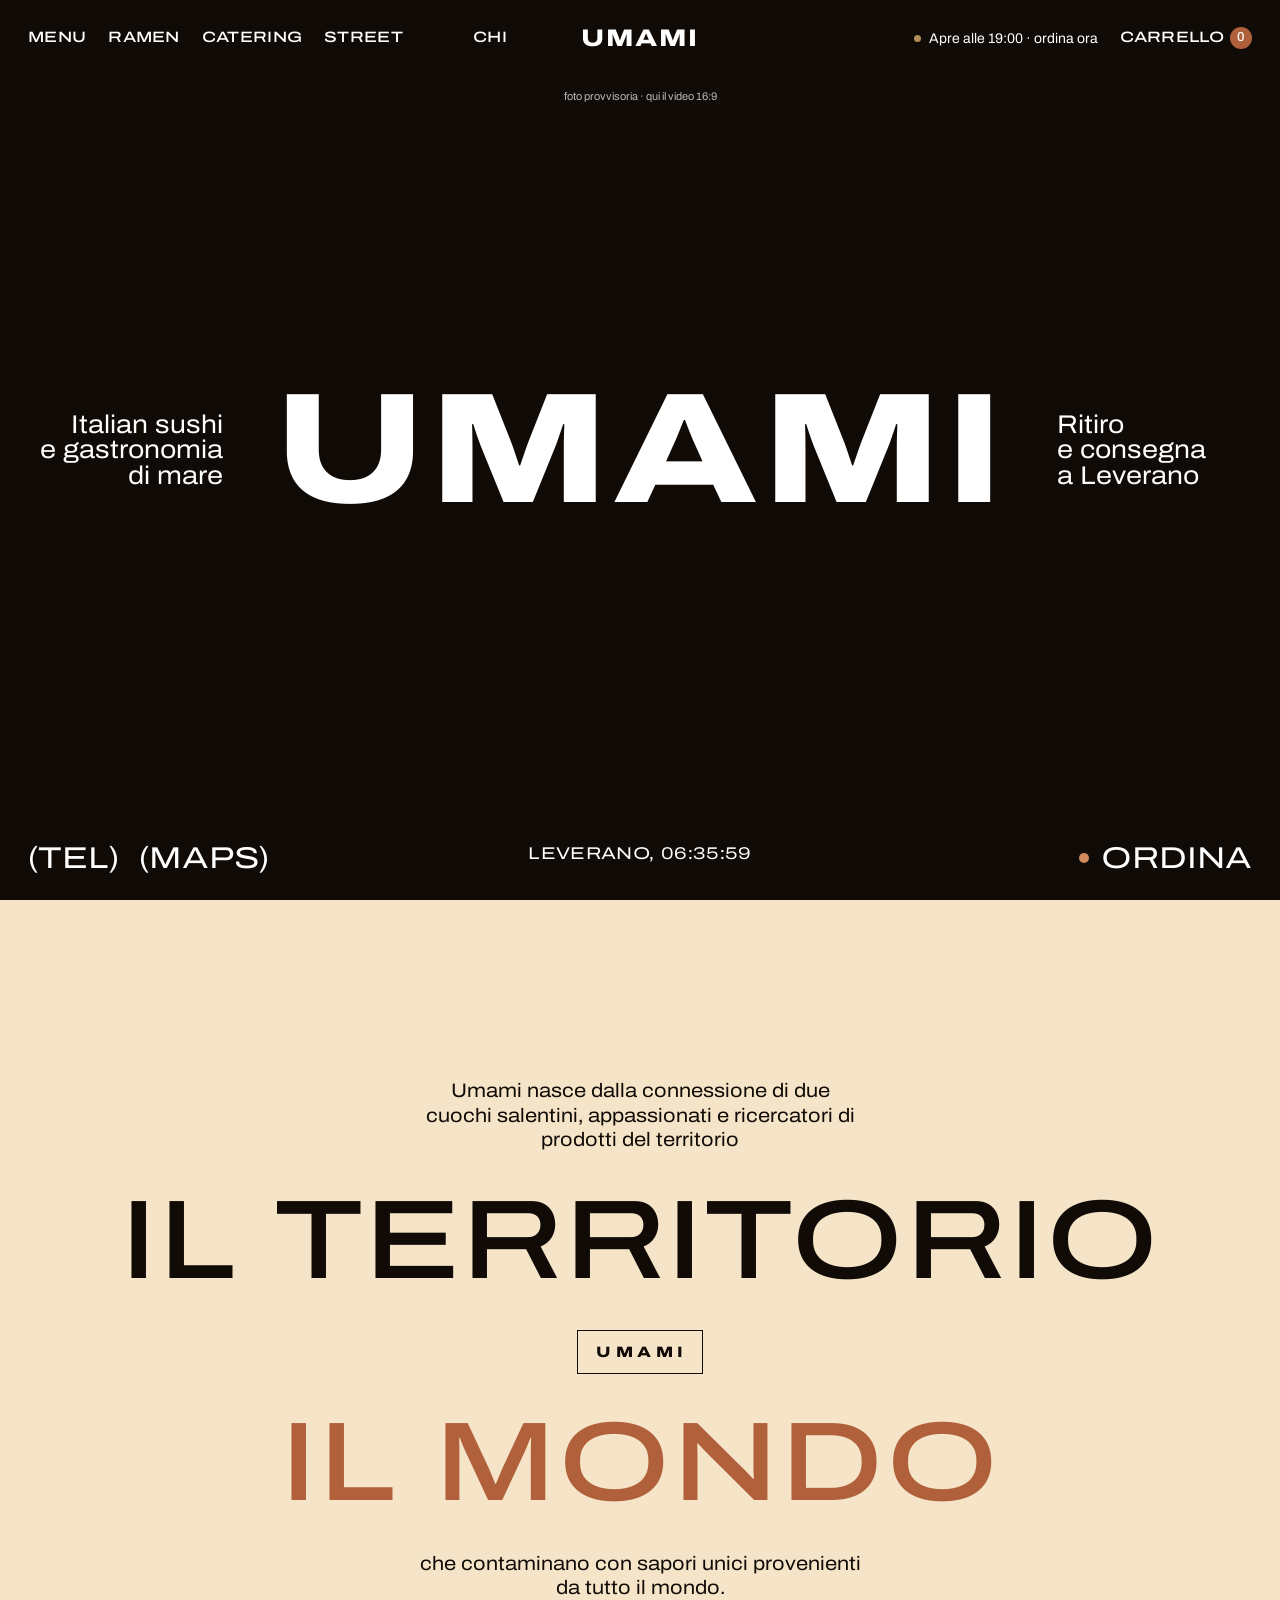
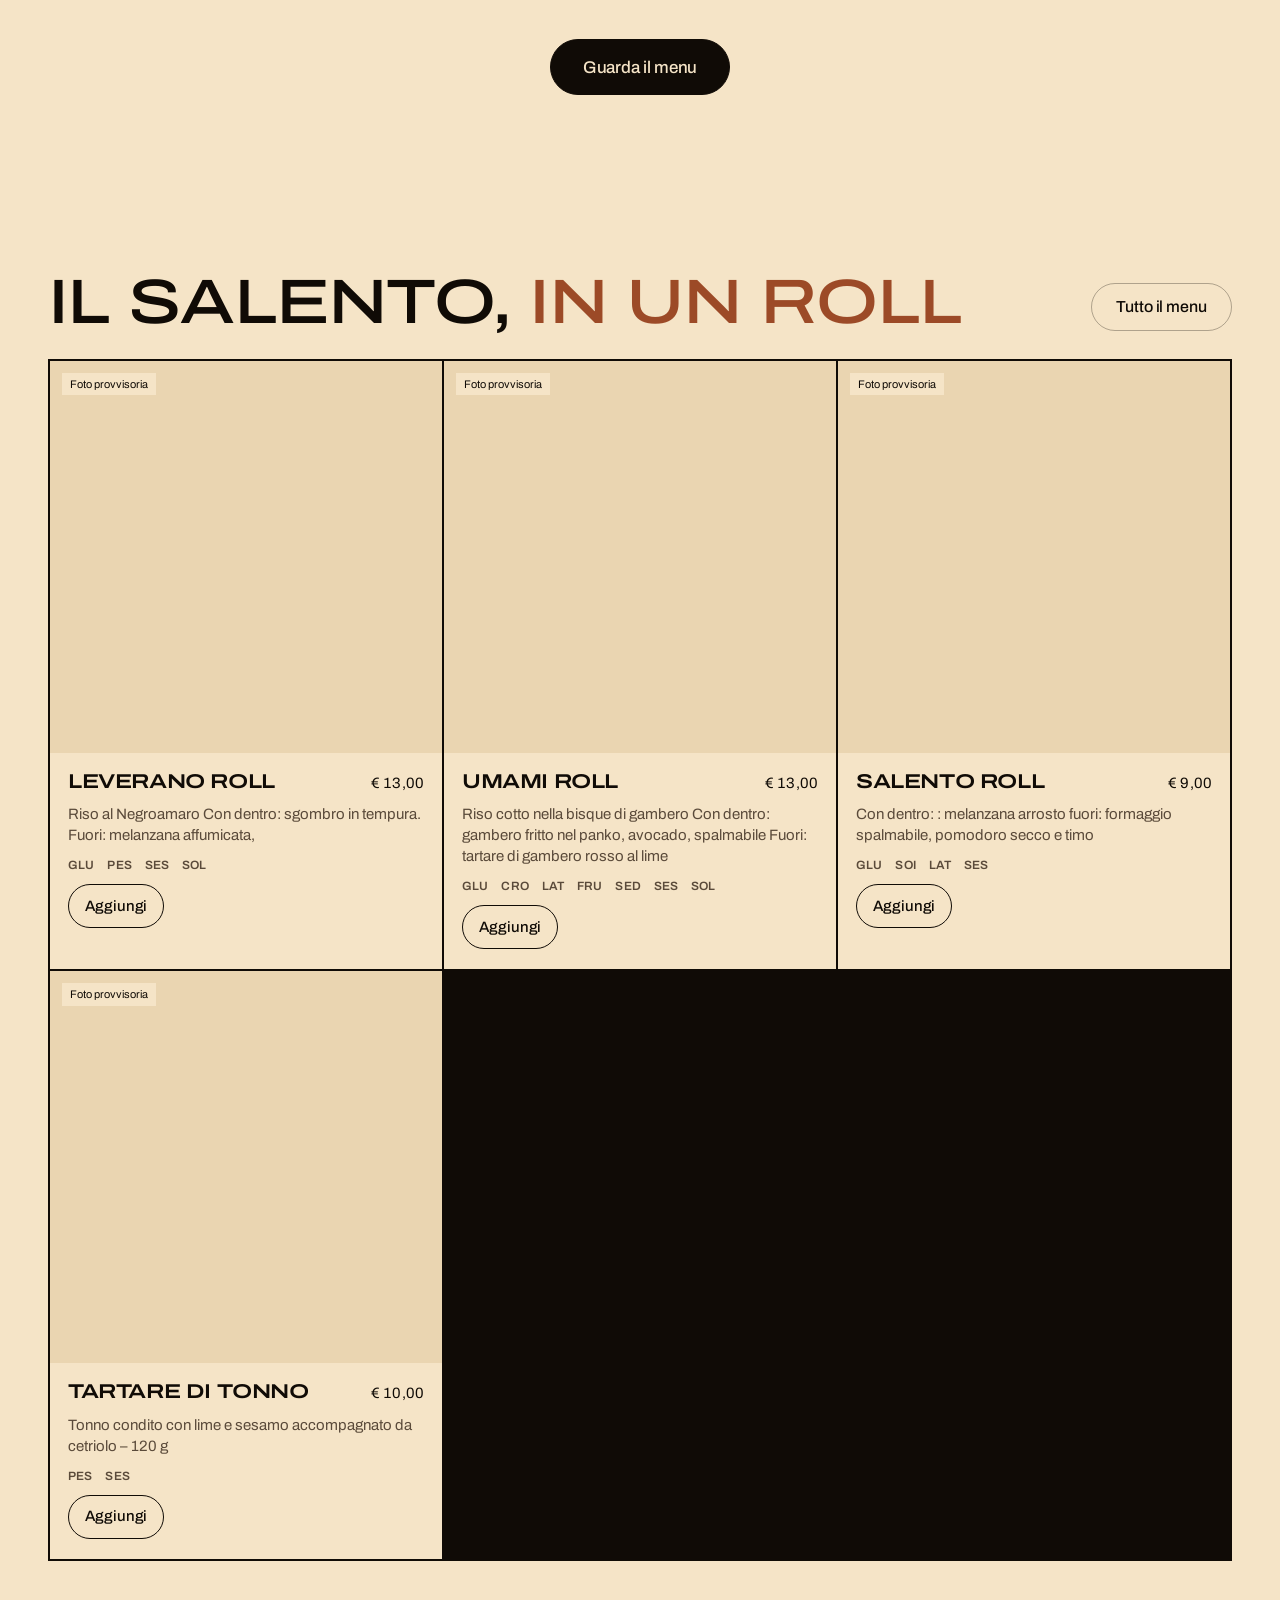
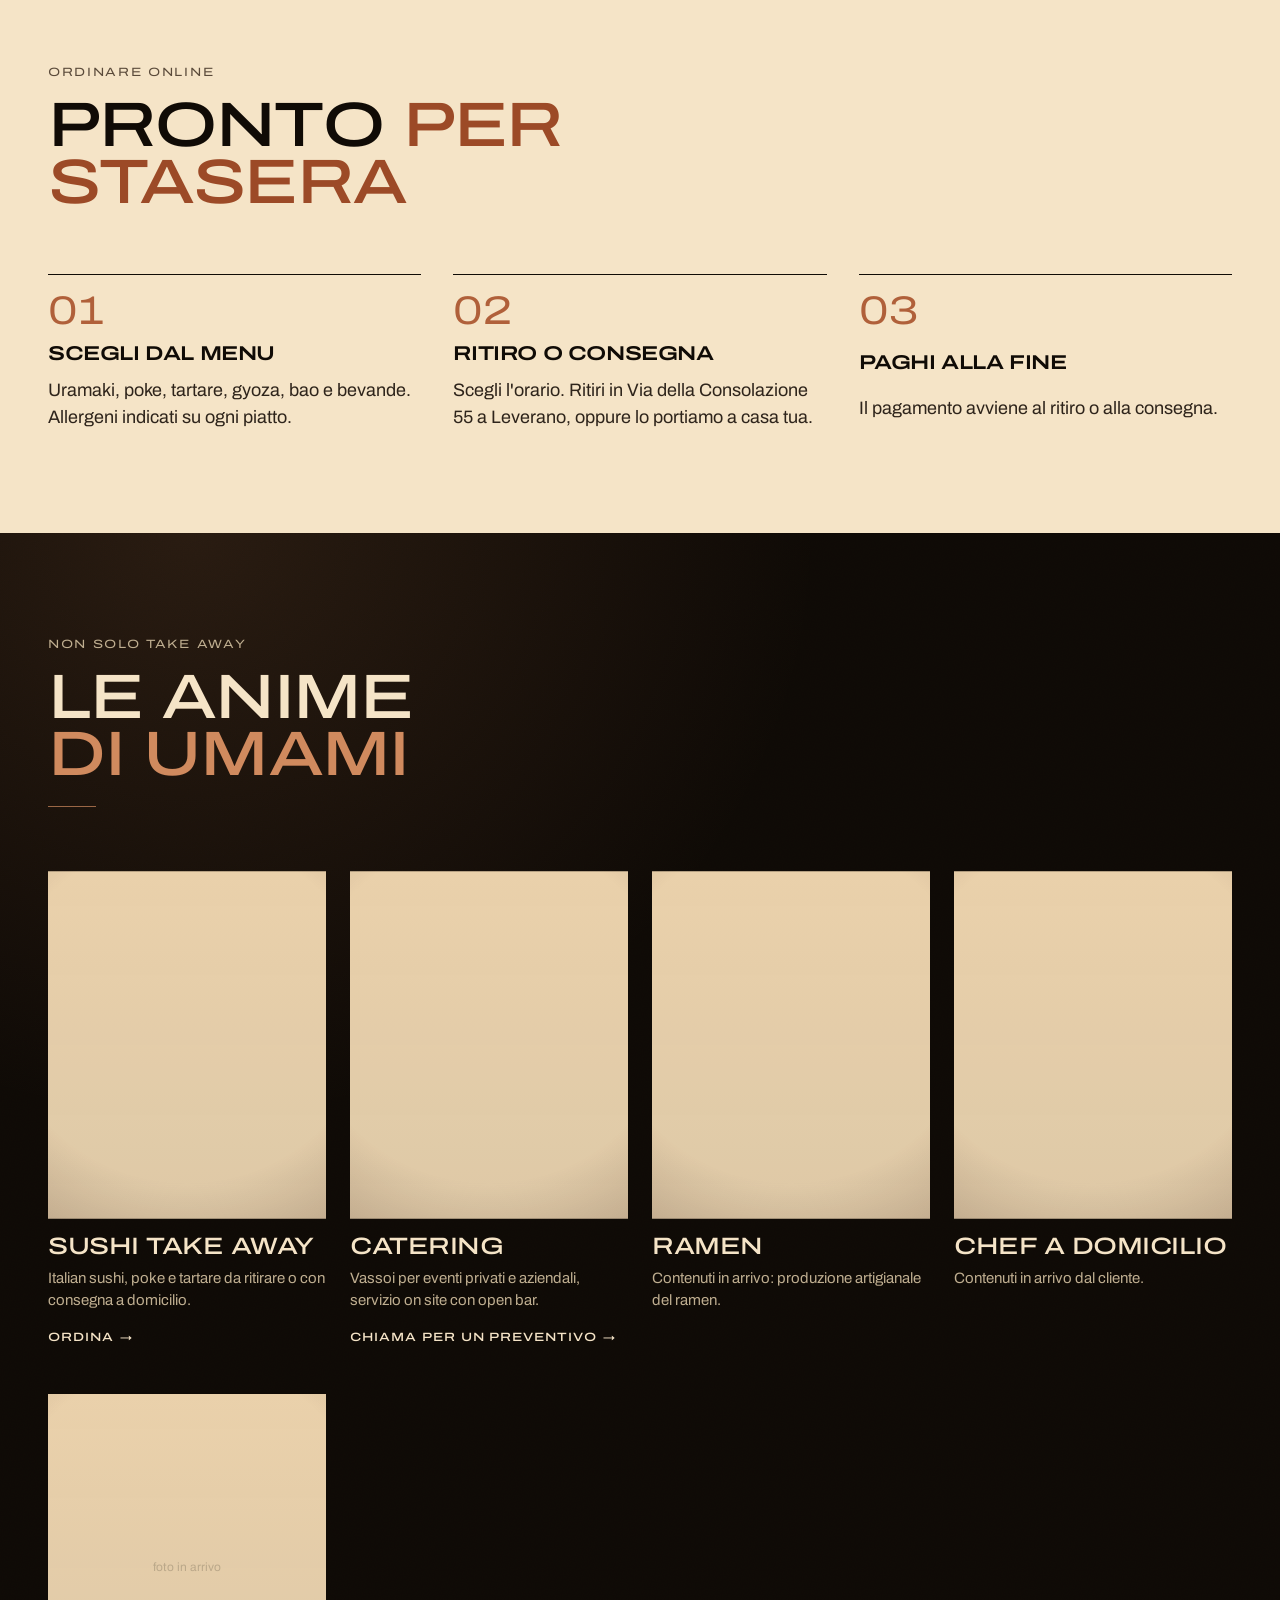
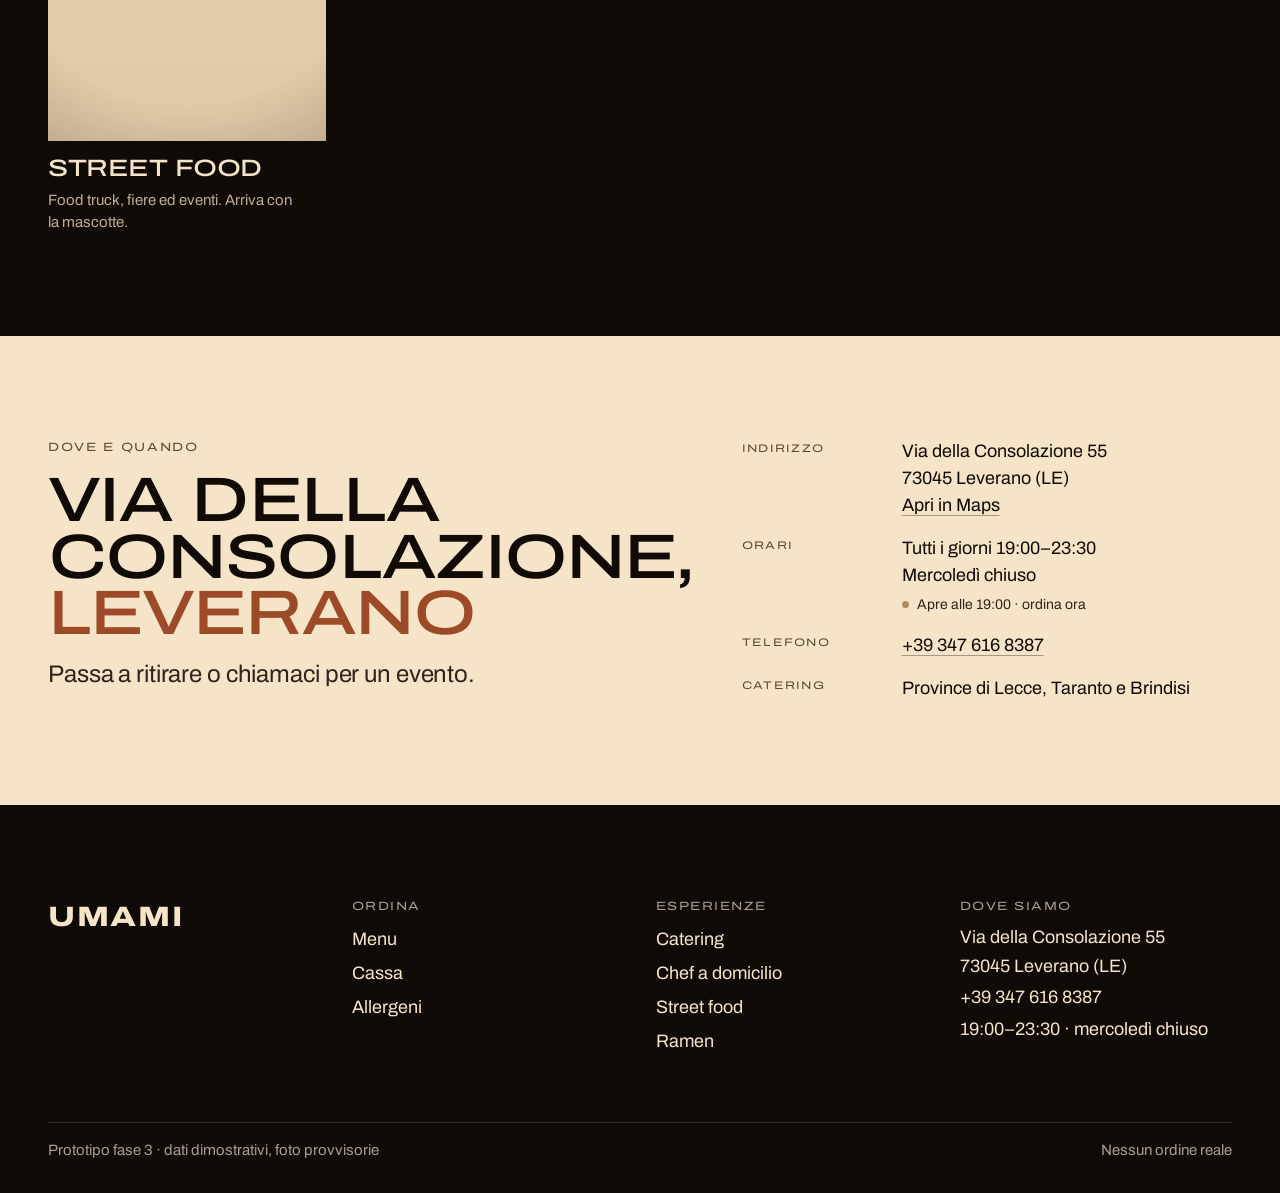
==== commit db48deb9: "v0.7 completa: rame, testata condivisa con menu a tendina, Menu e Cassa nel nuovo stile - Accento ra" ====
--- a/prototipo/index.html
+++ b/prototipo/index.html
@@ -26,7 +26,7 @@
       <a class="v7-voce" href="#servizi"><span class="v7-roll"><span data-t="Ramen">Ramen</span></span></a><a class="v7-voce" href="#servizi"><span class="v7-roll"><span data-t="Catering">Catering</span></span></a><a class="v7-voce" href="#servizi"><span class="v7-roll"><span data-t="Street food">Street food</span></span></a><a class="v7-voce" href="#chi-siamo"><span class="v7-roll"><span data-t="Chi siamo">Chi siamo</span></span></a>
       <button class="u-btn u-btn--secondario u-btn--icona u-header__menu-btn" type="button" aria-label="Apri il menu" aria-expanded="false" aria-controls="nav-mobile"><svg class="u-ico" viewBox="0 0 24 24" fill="none" stroke="currentColor" stroke-width="1.6" aria-hidden="true"><path d="M3 7h18M3 12h18M3 17h18"/></svg></button>
     </nav>
-    <a class="v7-marchio" href="./" aria-label="UMAMI Salento, home">UMAMI</a>
+    <a class="v7-marchio" href="" aria-label="UMAMI Salento, home">UMAMI</a>
     <div class="v7-header__dx">
       <span class="u-stato" data-stato style="color:inherit">Tutti i giorni 19:00–23:30</span>
       <button class="v7-voce v7-carrello u-carrello-btn js-apri-carrello" type="button" aria-controls="cassetto" aria-expanded="false" data-solo-js><span class="v7-roll"><span data-t="Carrello">Carrello</span></span><span class="u-conta" data-conta>0</span><span class="sr-only"> articoli</span></button>
@@ -38,8 +38,9 @@
     <div class="v7-mega__col"><ul class="v7-mega__links"><li><a href="ordina/#dolci">Dolci</a></li><li><a href="ordina/#bevande">Bevande</a></li><li><a href="ordina/#birre">Birre</a></li><li><a href="ordina/#vini">Vini e bollicine</a></li></ul><div class="v7-mega__foto"><img src="../assets/img/provvisorie/copertina5.jpg" alt="" loading="lazy" onerror="this.classList.add('manca')"></div><a class="v7-mega__titolo" href="ordina/#dolci">Da bere.</a></div>
     <div class="v7-mega__firme" id="mega-firme"></div>
   </div>
-  <nav class="u-nav-mobile" id="nav-mobile" aria-label="Principale, mobile" hidden>
-    <ul><li><a href="ordina/">Menu</a></li><li><a href="#servizi">Ramen</a></li><li><a href="#servizi">Catering</a></li><li><a href="#servizi">Street food</a></li><li><a href="#chi-siamo">Chi siamo</a></li></ul>
+  <nav class="u-nav-mobile v7-mob" id="nav-mobile" aria-label="Principale, mobile" hidden>
+    <ul class="v7-mob__lista"><li class="v7-mob__gruppo"><a class="v7-mob__titolo" href="ordina/#uramaki-special">Sushi.</a><ul><li><a href="ordina/#uramaki-special">Uramaki special</a></li><li><a href="ordina/#uramaki-classici">Uramaki classici</a></li><li><a href="ordina/#vegetariani">I vegetariani</a></li><li><a href="ordina/#non-crudi">I non crudi</a></li><li><a href="ordina/#hosomaki">Hosomaki</a></li><li><a href="ordina/#sashimi">Sashimi e nigiri</a></li></ul></li><li class="v7-mob__gruppo"><a class="v7-mob__titolo" href="ordina/#tartare">Cucina.</a><ul><li><a href="ordina/#tartare">Tartare</a></li><li><a href="ordina/#poke">Poke</a></li><li><a href="ordina/#bao">Bao buns</a></li><li><a href="ordina/#gyoza">Gyoza</a></li><li><a href="ordina/#sfizierie">Sfizierie</a></li><li><a href="ordina/#primi">Primi e gastronomia</a></li></ul></li><li class="v7-mob__gruppo"><a class="v7-mob__titolo" href="ordina/#dolci">Da bere.</a><ul><li><a href="ordina/#dolci">Dolci</a></li><li><a href="ordina/#bevande">Bevande</a></li><li><a href="ordina/#birre">Birre</a></li><li><a href="ordina/#vini">Vini e bollicine</a></li></ul></li>
+      <li><a class="v7-mob__titolo" href="#servizi">Catering.</a></li><li><a class="v7-mob__titolo" href="#chi-siamo">Chi siamo.</a></li></ul>
     <span class="u-stato" data-stato>Tutti i giorni 19:00–23:30</span>
   </nav>
 </header>
@@ -144,24 +145,7 @@
       '<div class="v7-prod__corpo"><div class="v7-prod__riga"><h3 class="v7-prod__nome">' + U.esc(x.nome) + '</h3>' + U.prezzo(x) + '</div>' +
       '<p class="v7-prod__desc">' + U.esc(x.d) + '</p>' + U.allergeni(x.al) + U.bottoneAggiungi(x) + '</div></article>';
   }).join("");
-  /* menu a tendina: piatti firmati a destra (Watchhouse) */
-  document.getElementById("mega-firme").innerHTML = '<p class="v7-mega__links" style="margin:0"><a href="ordina/">Piatti firmati</a></p>' + firme.slice(0, 3).map(function (id) {
-    var x = P[id]; return '<a href="ordina/#' + x.cat + '"><b>' + U.esc(x.nome) + '</b><span>' + U.esc(x.d) + '</span></a>';
-  }).join("");
-  /* menu a tendina: apertura al clic, al passaggio su desktop, ESC per chiudere */
-  var mb = document.getElementById("mega-btn"), mg = document.getElementById("mega"), hd = document.querySelector(".v7-header"), tM = 0;
-  function mega(on) { mg.hidden = !on; mb.setAttribute("aria-expanded", String(on)); hd.classList.toggle("is-mega", on); }
-  mb.addEventListener("click", function () { mega(mg.hidden); });
-  if (matchMedia("(hover: hover)").matches) {
-    mb.addEventListener("mouseenter", function () { clearTimeout(tM); mega(true); });
-    hd.addEventListener("mouseleave", function () { tM = setTimeout(function () { mega(false); }, 180); });
-    mg.addEventListener("mouseenter", function () { clearTimeout(tM); });
-  }
-  document.addEventListener("keydown", function (e) { if (e.key === "Escape" && !mg.hidden) { mega(false); mb.focus(); } });
-  /* orologio di Leverano (Sakazuki: "JAPAN, 09:54:01") */
-  var orol = document.getElementById("orologio");
-  function ora() { orol.textContent = "Leverano, " + new Intl.DateTimeFormat("it-IT", { timeZone: "Europe/Rome", hour: "2-digit", minute: "2-digit", second: "2-digit" }).format(new Date()); }
-  ora(); setInterval(ora, 1000);
+
 
   /* Servizi: testi dal sito attuale; dove mancano, lo dichiariamo */
   var servizi = [
--- a/assets/css/tokens.css
+++ b/assets/css/tokens.css
@@ -19,9 +19,9 @@
   --c-lacca-2:          #3D1611;  /* riflesso della lacca */
   --c-ottone:           #B08D57;  /* filetti e dettagli metallici · mai testo su carta */
   --c-ottone-chiaro:    #C9A877;  /* ottone su fondi scuri · 8:1 su lacca */
-  --c-corallo:          #C3122B;  /* segnale · bianco sopra 5.3:1 · su carta 4.55:1 */
-  --c-corallo-scuro:    #8E2A20;
-  --c-corallo-chiaro:   #E38A7F;  /* corallo su fondi scuri · 7:1 su lacca */
+  --c-corallo:          #B0603A;  /* v0.7 RAME: arancione vecchio poco saturo · bianco sopra 4.6:1 · testo grande su crema 3.7:1 */
+  --c-corallo-scuro:    #9C4A27;  /* rame scuro: testo piccolo su crema 4.9:1, pulsanti con testo bianco 6.1:1 */
+  --c-corallo-chiaro:   #D08A5E;  /* rame chiaro: su nero 7:1 */
   --c-bianco:           #FFFFFF;
   --c-successo:         #2F6B3B;
   --c-attenzione:       #8A5A00;
@@ -44,7 +44,7 @@
   --accent:        var(--c-inchiostro);   /* pulsanti primari: inchiostro, come l'alta ristorazione */
   --accent-hover:  #000;
   --on-accent:     var(--c-carta);
-  --segnale:       var(--c-corallo);      /* carrello, stato "aperto", accenti puntuali */
+  --segnale:       var(--c-corallo-scuro);      /* carrello, stato "aperto", accenti puntuali */
   --on-segnale:    var(--c-bianco);
   --filo:          var(--c-ottone);       /* filetti metallici */
   --focus:         var(--c-fuoco);
--- a/assets/css/base.css
+++ b/assets/css/base.css
@@ -4,6 +4,8 @@
    ========================================================================= */
 
 *, *::before, *::after { box-sizing: border-box; }
+/* hidden deve vincere sempre, anche su display:grid/flex dei componenti */
+[hidden] { display: none !important; }
 html { -webkit-text-size-adjust: 100%; text-size-adjust: 100%; scroll-behavior: smooth; }
 @media (prefers-reduced-motion: reduce) { html { scroll-behavior: auto; } }
 
--- a/assets/css/v7.css
+++ b/assets/css/v7.css
@@ -46,7 +46,7 @@
 .v7-mega__col { display: grid; grid-template-rows: auto 1fr auto; gap: 14px; min-width: 0; }
 .v7-mega__links { list-style: none; margin: 0; padding: 0; display: grid; gap: 2px; }
 .v7-mega__links a { font-family: var(--font-display); font-stretch: 125%; text-transform: uppercase; font-size: .75rem; letter-spacing: .14em; display: inline-flex; min-height: 30px; align-items: center; }
-@media (hover: hover) and (pointer: fine) { .v7-mega__links a:hover { color: var(--c-corallo); } }
+@media (hover: hover) and (pointer: fine) { .v7-mega__links a:hover { color: var(--c-corallo-scuro); } }
 .v7-mega__foto { aspect-ratio: 4 / 5; overflow: hidden; background: var(--c-carta-scura); }
 .v7-mega__foto img { width: 100%; height: 100%; object-fit: cover; }
 .v7-mega__titolo { font-family: var(--font-display); font-stretch: 125%; font-weight: 500; font-size: 2.25rem; line-height: 1; text-transform: uppercase; letter-spacing: -0.01em; }
@@ -87,6 +87,7 @@
 .v7-colonna p { max-width: 34ch; margin-inline: auto; font-family: var(--font-display); font-stretch: 112%; font-size: clamp(1.0625rem, .9rem + .4vw, 1.35rem); line-height: 1.25; }
 .v7-gigante, .v7-colonna .v7-gigante { max-width: none; font-family: var(--font-display); font-stretch: 125%; font-weight: 500; text-transform: uppercase; font-size: clamp(2.6rem, .6rem + 8vw, 8rem); line-height: .9; letter-spacing: .005em; }
 .v7-gigante em { font-style: normal; color: var(--c-corallo); }
+.v7-hero__cta::before { background: var(--c-corallo-chiaro) !important; }
 .v7-timbro { font-family: var(--font-display); font-stretch: 125%; font-weight: 800; letter-spacing: .3em; font-size: .9375rem; padding: 10px 14px 10px 18px; border: 1.5px solid currentColor; }
 
 /* ---------- Prodotti (Bucks Sauce): due colori, prodotto protagonista ---------- */
@@ -102,3 +103,69 @@
 .v7-prod .u-btn { justify-self: start; }
 .v7-prod__badge { position: absolute; top: 12px; left: 12px; font-size: .6875rem; background: var(--c-carta); padding: 3px 8px; }
 .v7-sez-testa { display: flex; justify-content: space-between; align-items: end; gap: 20px; margin-bottom: 28px; flex-wrap: wrap; }
+
+/* ---------- Testata piena (pagine interne) e menu mobile a gruppi ---------- */
+body > .v7-header.is-solida { position: sticky; top: 0; }
+.v7-header.is-solida { background: var(--c-carta); color: var(--c-inchiostro); border-bottom: 1px solid rgba(16,11,6,.12); }
+.v7-voce[aria-current="page"] { text-decoration: underline; text-decoration-thickness: 1.5px; text-underline-offset: .45em; }
+.v7-mob { max-height: calc(100svh - 64px); overflow: auto; padding-block: 8px 28px; }
+.v7-mob__lista { list-style: none; margin: 0; padding: 0; display: grid; }
+.v7-mob__lista > li { border-bottom: 1px solid rgba(16,11,6,.14); padding-block: 14px; max-width: none; }
+.v7-mob a.v7-mob__titolo { font-family: var(--font-display); font-stretch: 125%; font-weight: 500; font-size: 2rem; text-transform: uppercase; line-height: 1; border: 0; min-height: 44px; display: flex; align-items: center; }
+.v7-mob__gruppo ul { list-style: none; margin: 6px 0 0; padding: 0; display: flex; flex-wrap: wrap; gap: 0 18px; }
+.v7-mob__gruppo ul a { font-family: var(--font-display); font-stretch: 125%; font-size: .75rem; letter-spacing: .12em; text-transform: uppercase; min-height: 36px; display: inline-flex; align-items: center; font-weight: 400; border: 0; }
+
+/* ---------- Pagina MENU v0.7 ---------- */
+.m-testa { justify-items: center; text-align: center; padding-block: clamp(56px, 8vw, 120px) 32px; }
+.m-testa__riga { flex-direction: column; align-items: center; gap: 28px; }
+.m-testa h1 { font-weight: 500; font-size: clamp(3.5rem, 1rem + 10vw, 10rem); line-height: .85; }
+.m-testa .eyebrow { font-family: var(--font-display); font-stretch: 125%; text-transform: uppercase; letter-spacing: .14em; font-size: .75rem; color: var(--text-2); }
+.m-cerca { width: min(100%, 440px); }
+.m-cerca .u-input { border-radius: 0; border: 0; border-bottom: 1.5px solid var(--c-inchiostro); background: transparent; text-align: center; padding-inline: 44px; }
+.m-cerca .u-input:focus { box-shadow: none; border-bottom-color: var(--c-corallo-scuro); }
+.m-legenda { text-align: center; }
+.m-legenda ul { margin-inline: auto; text-align: left; }
+.m-categorie { border-top: 1px solid rgba(16,11,6,.14); border-bottom: 1px solid rgba(16,11,6,.14); background: color-mix(in srgb, var(--c-carta) 94%, transparent); }
+.m-categorie .u-categorie__lista { justify-content: safe center; gap: 4px 22px; padding-block: 6px; }
+.m-categorie a.u-tag { border: 0; border-radius: 0; padding: 0; min-height: 44px; background: none; color: var(--c-inchiostro);
+  font-family: var(--font-display); font-stretch: 125%; text-transform: uppercase; font-size: .75rem; letter-spacing: .12em; }
+.m-categorie a.u-tag[aria-current="true"] { background: none; color: var(--c-corallo-scuro); text-decoration: underline; text-decoration-thickness: 1.5px; text-underline-offset: .6em; }
+@media (hover: hover) and (pointer: fine) { .m-categorie a.u-tag:hover { color: var(--c-corallo-scuro); } }
+.m-sezione__testa { border-bottom: 1.5px solid var(--c-inchiostro); }
+.m-sezione__testa h2 { font-weight: 500; }
+.m-sezione__testa .t-mono { font-family: var(--font-display); font-stretch: 125%; text-transform: uppercase; letter-spacing: .1em; font-size: .75rem; }
+.m-voce { border-bottom-color: rgba(16,11,6,.14); }
+.m-voce__nome { font-family: var(--font-display); font-stretch: 125%; font-weight: 600; text-transform: uppercase; font-size: 1.0625rem; letter-spacing: .01em; }
+.m-voce__foto { border-radius: 0; }
+.m-voce .u-btn--secondario, .v7-prod .u-btn--secondario { border-color: var(--c-inchiostro); }
+.u-qty { border-color: var(--c-inchiostro); }
+.m-fine { text-align: center; }
+
+/* ---------- Forme v0.7: angoli vivi (Sakazuki, Bucks Sauce); pillola solo per i pulsanti ---------- */
+:root { --r-m: 0px; --r-l: 0px; --r-s: 0px; }
+.u-input { background: transparent; border-color: rgba(16,11,6,.35); }
+.u-scelta label { background: transparent; }
+.u-riepilogo { background: transparent; border: 1.5px solid var(--c-inchiostro); }
+.c-blocco__testa { border-bottom: 1.5px solid var(--c-inchiostro); }
+.c-blocco__testa h2, .u-riepilogo h2 { font-weight: 500; }
+.c-fascia label { font-family: var(--font-display); font-stretch: 112%; }
+.u-cassetto { background: var(--c-carta); }
+.u-cassetto__piede { background: var(--c-carta); }
+.u-cassetto__testa h2 { font-weight: 500; }
+.u-riga-carrello__img { border-radius: 0; }
+.u-footer h2 { font-family: var(--font-display); font-stretch: 125%; text-transform: uppercase; letter-spacing: .12em; font-size: .75rem; }
+
+/* ---------- Sezioni basse della Home in due colori ---------- */
+.tema-lacca, .tema-brace { --bg: var(--c-inchiostro); --surface: #1E1610; --surface-alt: #2A2018; --text: var(--c-carta); --text-2: #E2CFAE; --text-3: #BFAE90;
+  --segnale: var(--c-corallo-chiaro); --filo: var(--c-corallo-chiaro); background-image: radial-gradient(70% 60% at 15% 0%, rgba(208,138,94,.14), rgba(208,138,94,0) 70%); }
+.tema-lacca em, .tema-brace em { color: var(--c-corallo-chiaro); }
+.u-servizio__titolo { font-family: var(--font-display); font-stretch: 125%; font-weight: 500; text-transform: uppercase; font-size: clamp(1.25rem, 1rem + .6vw, 1.6rem); line-height: 1; }
+.u-servizio__media, .u-prodotto__media { border-radius: 0; }
+.u-servizio__cta { font-family: var(--font-display); font-stretch: 125%; text-transform: uppercase; letter-spacing: .08em; font-size: .75rem; }
+.h-passi li { border-top: 1.5px solid var(--c-inchiostro); }
+.h-passi li::before { font-family: var(--font-display); font-stretch: 125%; font-size: 2.5rem; color: var(--c-corallo); line-height: 1; }
+.h-passi h3 { font-family: var(--font-display); font-stretch: 125%; font-weight: 600; text-transform: uppercase; font-size: 1.25rem; }
+.eyebrow { font-family: var(--font-display); font-stretch: 125%; text-transform: uppercase; letter-spacing: .14em; font-size: .75rem; }
+.h-info dt { font-family: var(--font-display); font-stretch: 125%; text-transform: uppercase; letter-spacing: .12em; font-size: .6875rem; }
+.u-footer .u-logo__nome { font-family: var(--font-display); font-stretch: 125%; font-weight: 800; letter-spacing: .06em; font-size: 1.75rem; }
+.u-footer .u-logo__luogo { display: none; }
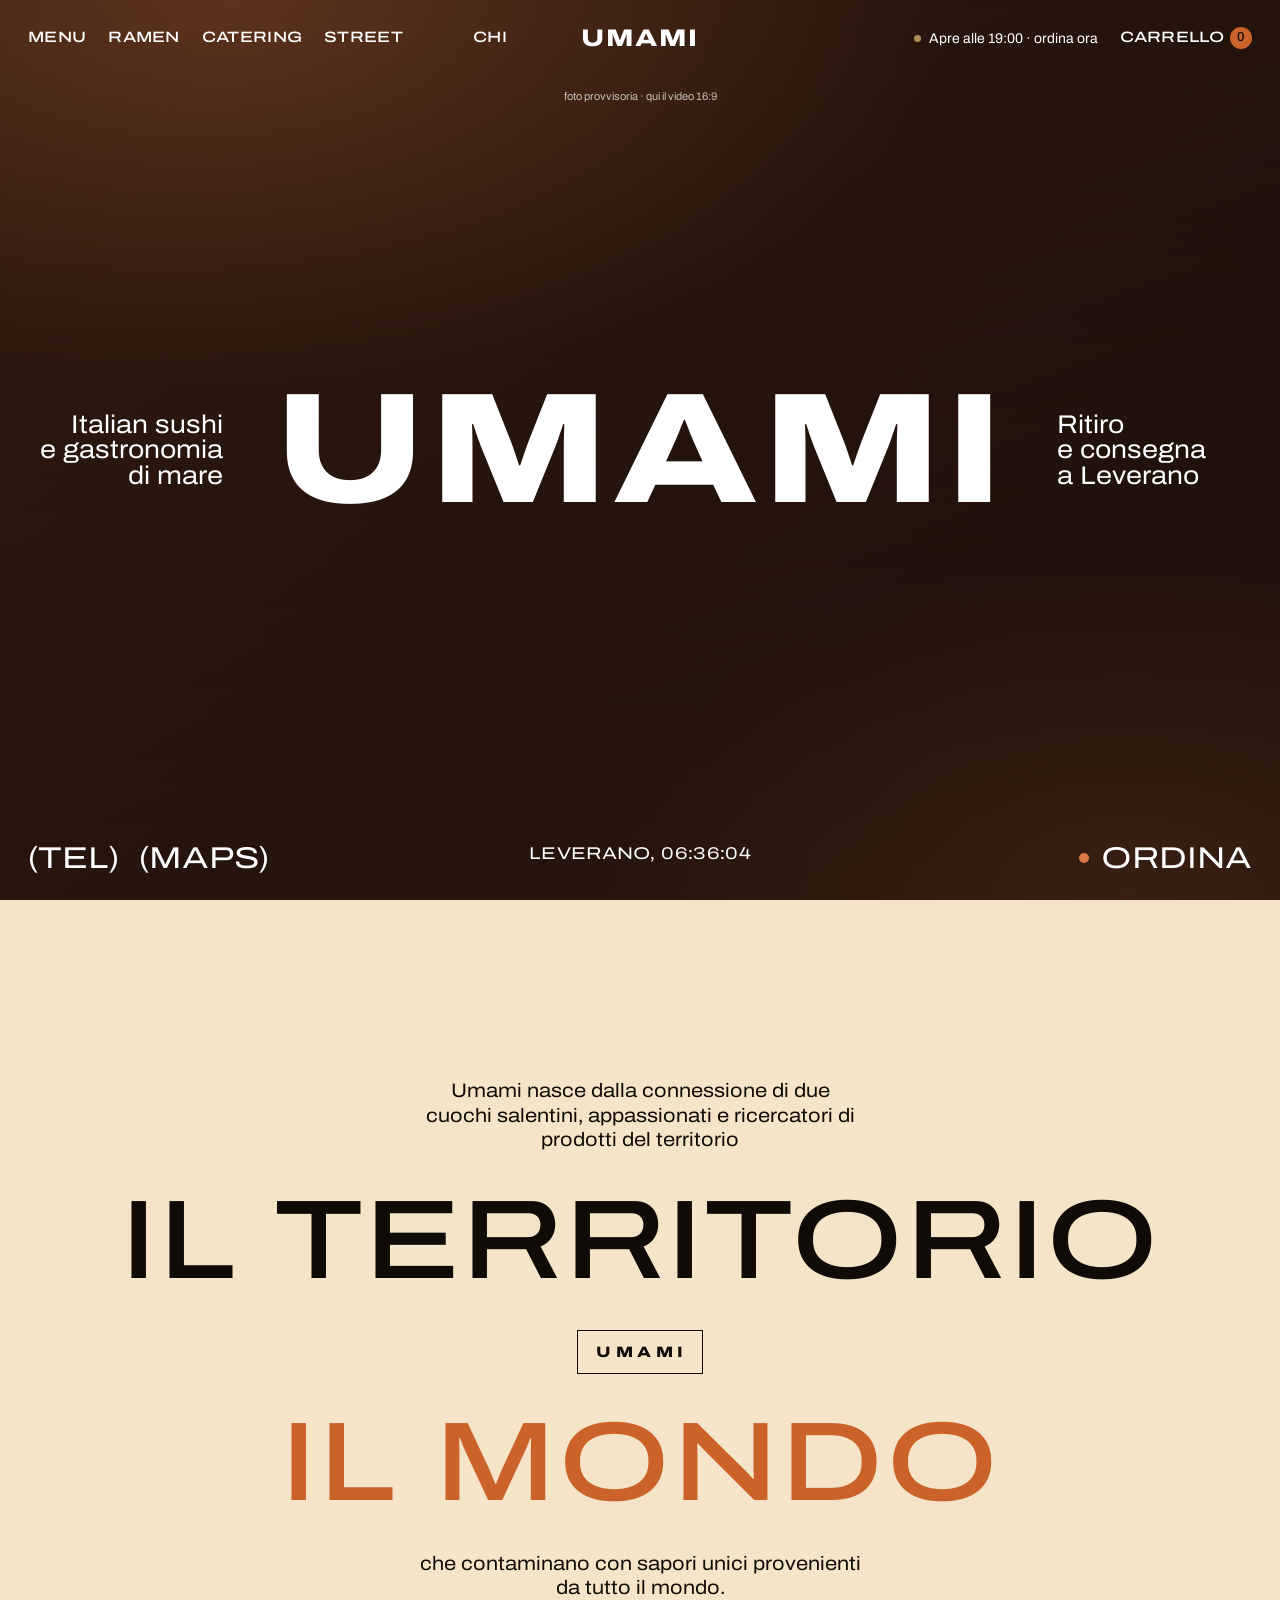
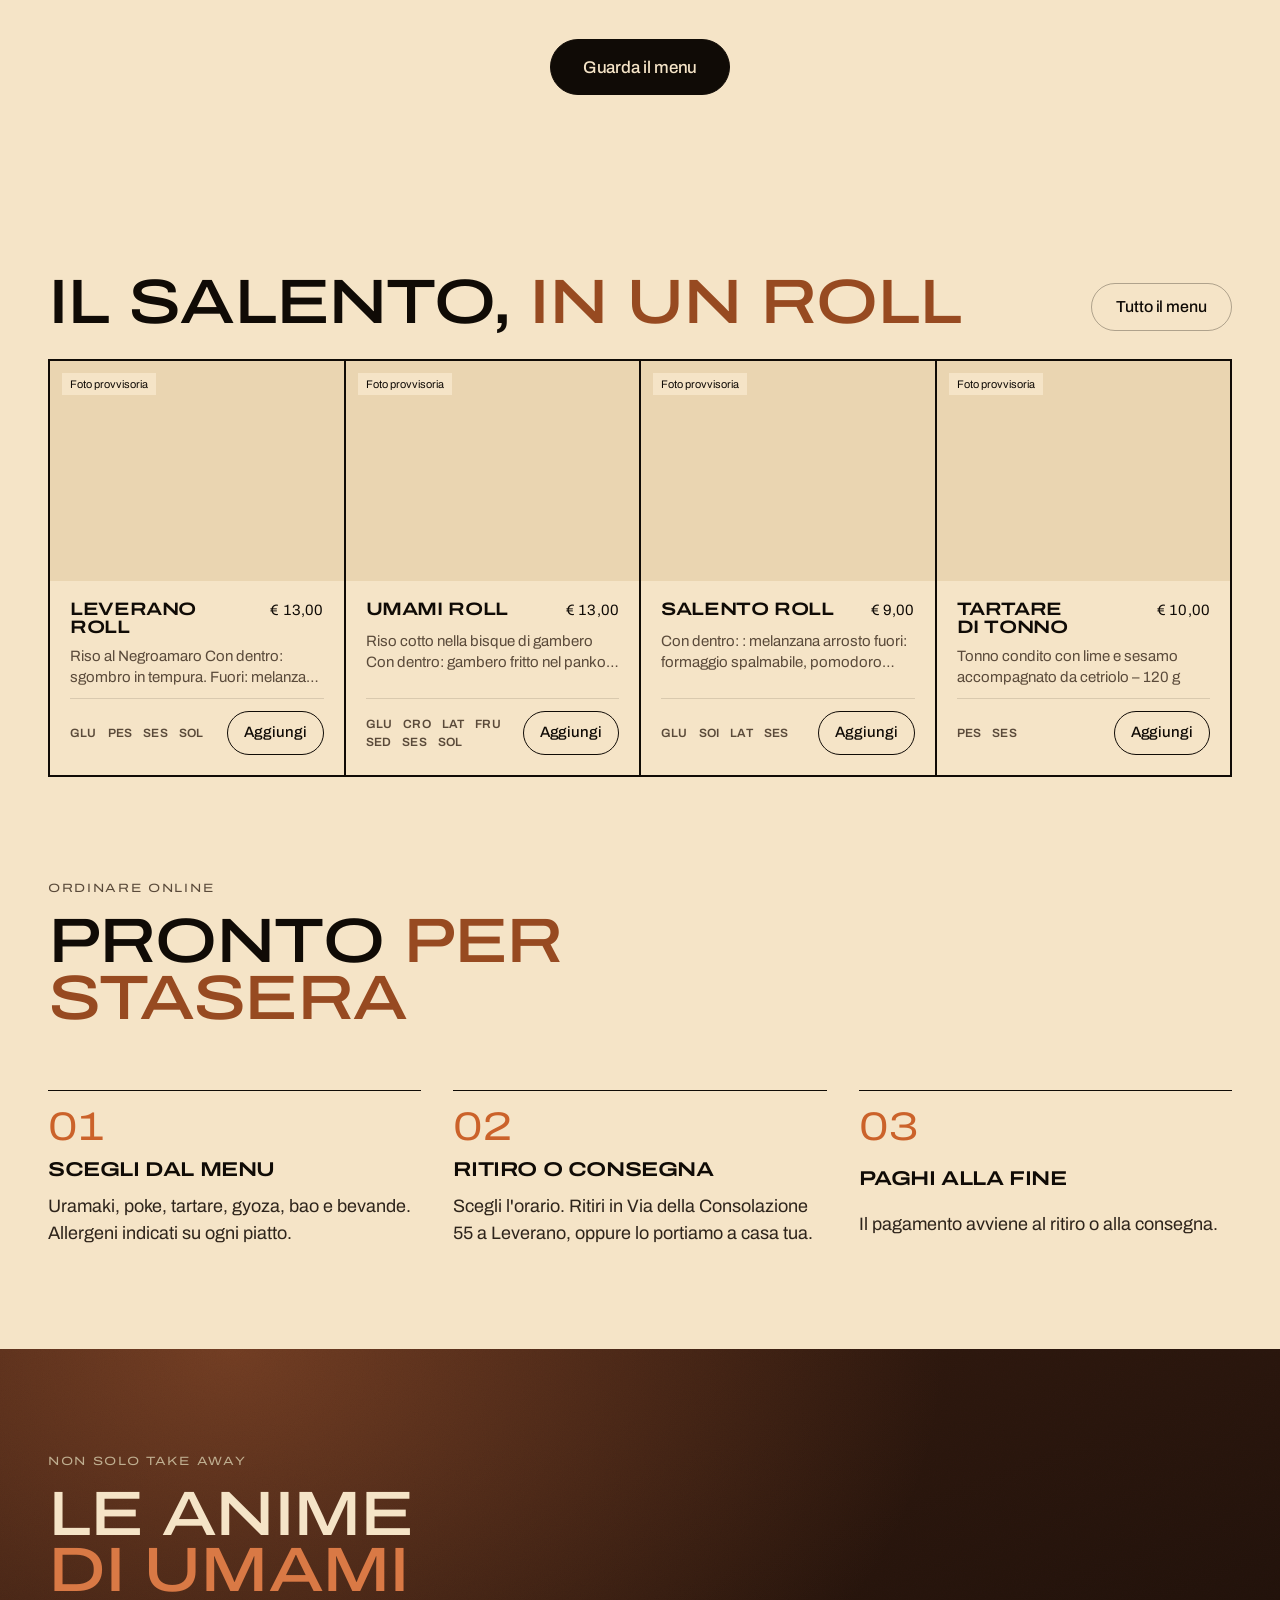
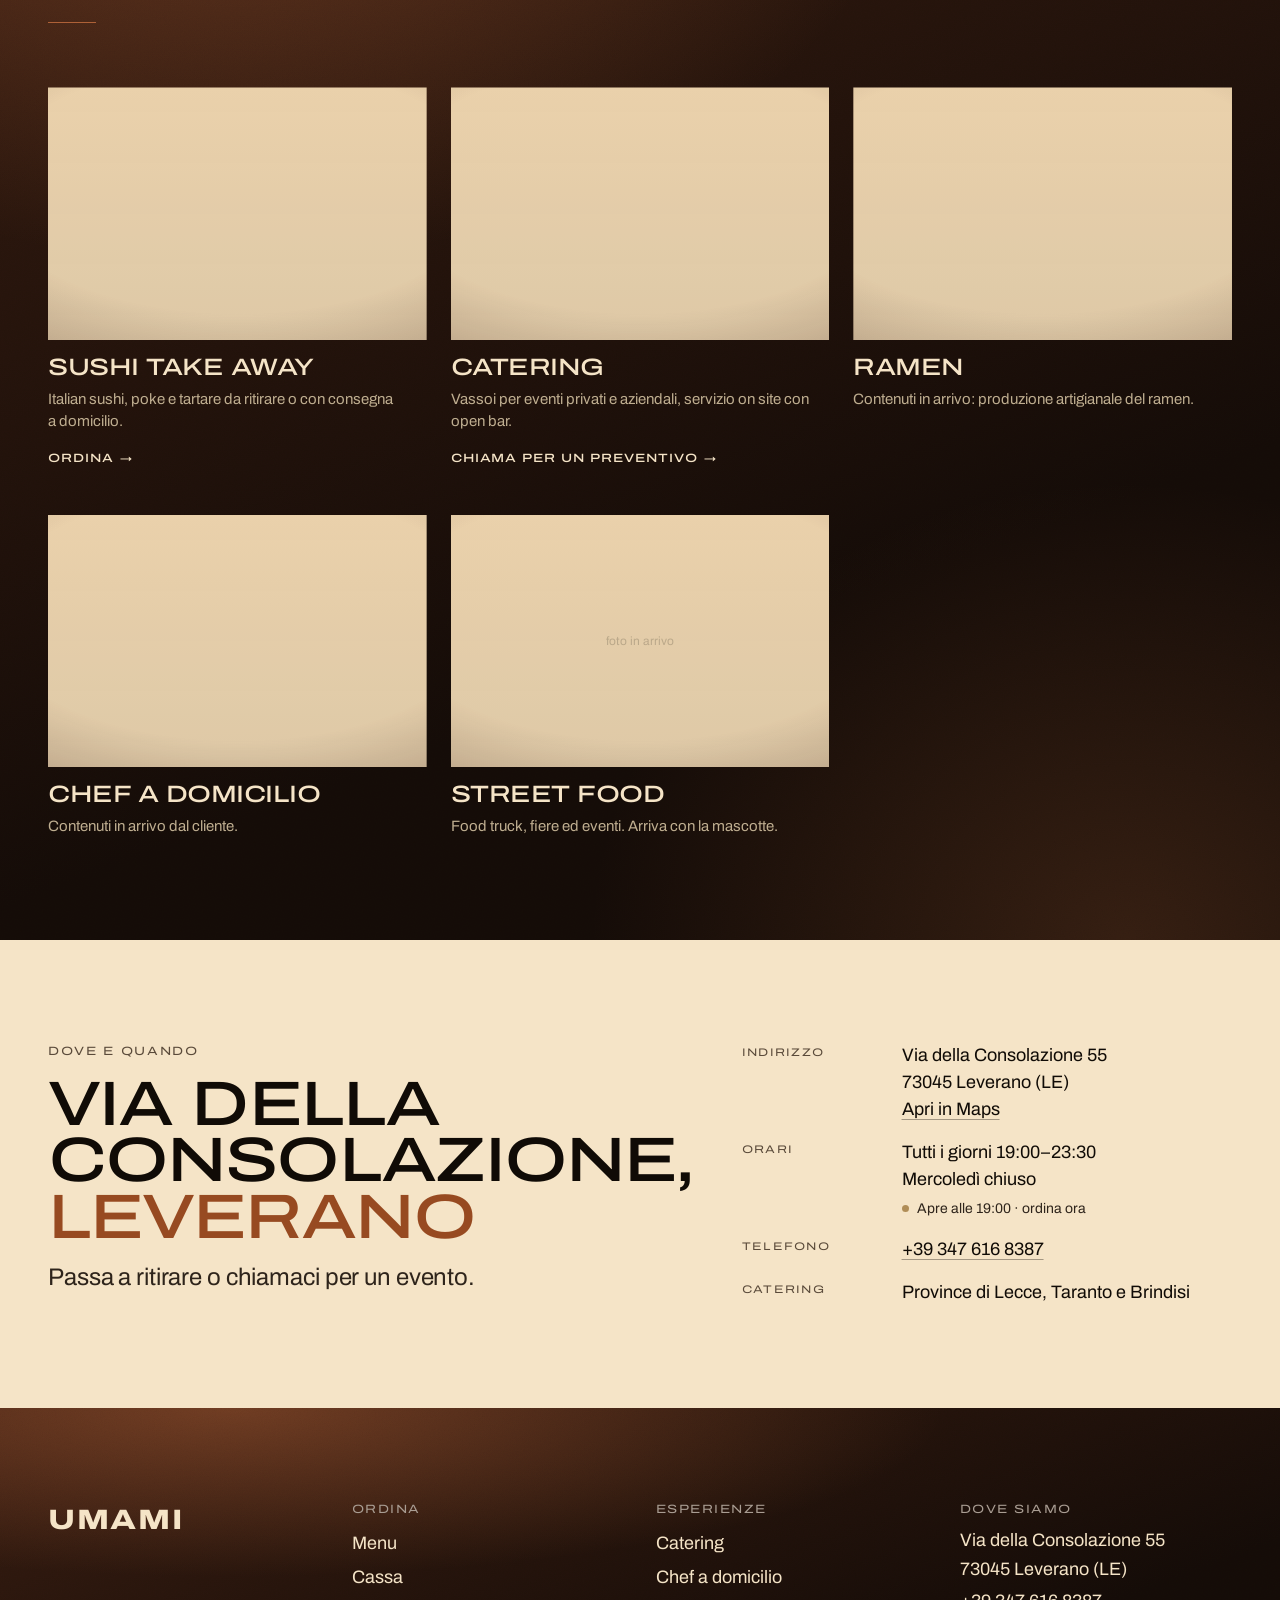
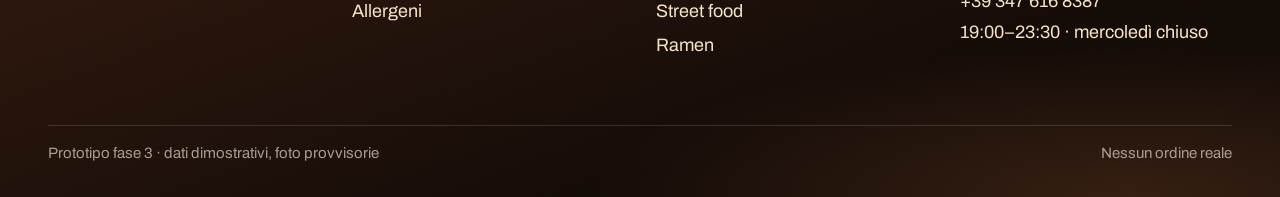
==== commit 3fb68832: "v0.9: arancione piu' saturo, proporzioni delle schede, menu e barra mobile Co-Authored-By: Claude Op" ====
--- a/prototipo/index.html
+++ b/prototipo/index.html
@@ -41,7 +41,11 @@
   <nav class="u-nav-mobile v7-mob" id="nav-mobile" aria-label="Principale, mobile" hidden>
     <ul class="v7-mob__lista"><li class="v7-mob__gruppo"><a class="v7-mob__titolo" href="ordina/#uramaki-special">Sushi.</a><ul><li><a href="ordina/#uramaki-special">Uramaki special</a></li><li><a href="ordina/#uramaki-classici">Uramaki classici</a></li><li><a href="ordina/#vegetariani">I vegetariani</a></li><li><a href="ordina/#non-crudi">I non crudi</a></li><li><a href="ordina/#hosomaki">Hosomaki</a></li><li><a href="ordina/#sashimi">Sashimi e nigiri</a></li></ul></li><li class="v7-mob__gruppo"><a class="v7-mob__titolo" href="ordina/#tartare">Cucina.</a><ul><li><a href="ordina/#tartare">Tartare</a></li><li><a href="ordina/#poke">Poke</a></li><li><a href="ordina/#bao">Bao buns</a></li><li><a href="ordina/#gyoza">Gyoza</a></li><li><a href="ordina/#sfizierie">Sfizierie</a></li><li><a href="ordina/#primi">Primi e gastronomia</a></li></ul></li><li class="v7-mob__gruppo"><a class="v7-mob__titolo" href="ordina/#dolci">Da bere.</a><ul><li><a href="ordina/#dolci">Dolci</a></li><li><a href="ordina/#bevande">Bevande</a></li><li><a href="ordina/#birre">Birre</a></li><li><a href="ordina/#vini">Vini e bollicine</a></li></ul></li>
       <li><a class="v7-mob__titolo" href="#servizi">Catering.</a></li><li><a class="v7-mob__titolo" href="#chi-siamo">Chi siamo.</a></li></ul>
-    <span class="u-stato" data-stato>Tutti i giorni 19:00–23:30</span>
+    <div class="v7-mob__piede">
+      <span class="u-stato" data-stato>Tutti i giorni 19:00–23:30</span>
+      <button class="u-btn u-btn--l u-btn--segnale js-apri-carrello" type="button">Carrello · <span data-totale>€ 0,00</span></button>
+      <a class="u-btn u-btn--l u-btn--secondario" href="tel:+393476168387">Chiama +39 347 616 8387</a>
+    </div>
   </nav>
 </header>
 
@@ -143,7 +147,7 @@
     return '<article class="v7-prod rivela" style="--i:' + i + '">' +
       '<div class="v7-prod__media"><img src="' + U.IMG + x.foto + '" alt="" loading="lazy" onerror="this.classList.add(\'manca\')"></div><span class="v7-prod__badge">Foto provvisoria</span>' +
       '<div class="v7-prod__corpo"><div class="v7-prod__riga"><h3 class="v7-prod__nome">' + U.esc(x.nome) + '</h3>' + U.prezzo(x) + '</div>' +
-      '<p class="v7-prod__desc">' + U.esc(x.d) + '</p>' + U.allergeni(x.al) + U.bottoneAggiungi(x) + '</div></article>';
+      '<p class="v7-prod__desc">' + U.esc(x.d) + '</p><div class="v7-prod__piede">' + U.allergeni(x.al) + U.bottoneAggiungi(x) + '</div></div></article>';
   }).join("");
 
 
--- a/assets/css/tokens.css
+++ b/assets/css/tokens.css
@@ -19,9 +19,9 @@
   --c-lacca-2:          #3D1611;  /* riflesso della lacca */
   --c-ottone:           #B08D57;  /* filetti e dettagli metallici · mai testo su carta */
   --c-ottone-chiaro:    #C9A877;  /* ottone su fondi scuri · 8:1 su lacca */
-  --c-corallo:          #B0603A;  /* v0.7 RAME: arancione vecchio poco saturo · bianco sopra 4.6:1 · testo grande su crema 3.7:1 */
-  --c-corallo-scuro:    #9C4A27;  /* rame scuro: testo piccolo su crema 4.9:1, pulsanti con testo bianco 6.1:1 */
-  --c-corallo-chiaro:   #D08A5E;  /* rame chiaro: su nero 7:1 */
+  --c-corallo:          #CB622A;  /* v0.9 ARANCIONE UMAMI (vicino a #DD6727 del sito, un filo meno saturo): titoli grandi su crema 3.2:1, testo nero sopra 5:1 */
+  --c-corallo-scuro:    #974A21;  /* testo piccolo su crema 5.1:1, pulsanti con testo bianco 6.3:1 */
+  --c-corallo-chiaro:   #D97945;  /* sui fondi rame/neri 4.9–6.3:1 */
   --c-bianco:           #FFFFFF;
   --c-successo:         #2F6B3B;
   --c-attenzione:       #8A5A00;
--- a/assets/css/v7.css
+++ b/assets/css/v7.css
@@ -169,3 +169,59 @@
 .h-info dt { font-family: var(--font-display); font-stretch: 125%; text-transform: uppercase; letter-spacing: .12em; font-size: .6875rem; }
 .u-footer .u-logo__nome { font-family: var(--font-display); font-stretch: 125%; font-weight: 800; letter-spacing: .06em; font-size: 1.75rem; }
 .u-footer .u-logo__luogo { display: none; }
+
+/* =========================================================================
+   v0.8 · RAME MARRONE SFUMATO (la fascia scura di prima, in rame) + arancione Umami
+   ========================================================================= */
+:root {
+  --c-rame-1: #3A1E12;   /* marrone rame, luce */
+  --c-rame-2: #160D08;   /* marrone rame, ombra */
+  --rame-sfumato: radial-gradient(90% 70% at 18% 0%, rgba(217,121,69,.38), rgba(217,121,69,0) 62%),
+                  radial-gradient(60% 55% at 88% 100%, rgba(191,109,64,.20), rgba(191,109,64,0) 70%),
+                  linear-gradient(160deg, var(--c-rame-1), var(--c-rame-2) 70%);
+}
+.tema-lacca, .tema-brace, .tema-inchiostro, .u-footer { background-color: var(--c-rame-2); background-image: var(--rame-sfumato); }
+.tema-inchiostro, .u-footer { --text-3: #BFAE90; --segnale: var(--c-corallo-chiaro); }
+.v7-hero { background-color: var(--c-rame-2); background-image: var(--rame-sfumato); }
+.v7-hero__media::after { background: linear-gradient(180deg, rgba(22,13,8,.25), rgba(58,30,18,.45)); }
+.v7-carrello .u-conta, .u-barra a.u-barra__cta .u-conta { background: var(--c-corallo); color: var(--c-inchiostro); }
+.u-btn--segnale { --btn-bg: var(--c-corallo); --btn-bd: var(--c-corallo); --btn-fg: var(--c-inchiostro); }
+
+/* =========================================================================
+   v0.9 · proporzioni delle schede, menu mobile, barra in basso
+   ========================================================================= */
+/* Piatti: foto 4:3 (meno alte), testo compatto, piede allineato in fondo a tutte le schede */
+.v7-prodotti { grid-template-columns: repeat(auto-fill, minmax(min(100%, 280px), 1fr)); }
+.v7-prod { display: flex; flex-direction: column; }
+.v7-prod__media { aspect-ratio: 4 / 3; }
+.v7-prod__corpo { flex: 1; display: flex; flex-direction: column; gap: 10px; padding: 18px 20px 20px; }
+.v7-prod__nome { font-size: 1.125rem; }
+.v7-prod__desc { display: -webkit-box; -webkit-line-clamp: 2; -webkit-box-orient: vertical; overflow: hidden; max-width: none; }
+.v7-prod__piede { margin-top: auto; padding-top: 12px; display: flex; align-items: center; justify-content: space-between; gap: 12px; border-top: 1px solid rgba(16,11,6,.12); }
+.v7-prod__piede .u-allergeni { gap: 0 .6em; }
+.v7-prod__piede .u-btn { flex: none; }
+/* Servizi: 3 colonne larghe, foto 3:2 invece di 5 colonne strette 4:5 */
+.h-servizi { --min: 320px; --gap: 48px 24px; }
+.h-servizi .u-servizio__media { aspect-ratio: 3 / 2; }
+/* Menu a tendina: foto meno alte */
+.v7-mega__foto { aspect-ratio: 4 / 3; }
+
+/* Menu mobile: pannello a tutto schermo sotto la testata, scorrimento interno */
+@media (max-width: 1023px) {
+  .v7-mob { position: fixed; inset: 64px 0 0 0; z-index: var(--z-overlay); max-height: none; overflow-y: auto; overscroll-behavior: contain;
+    background: var(--c-carta); color: var(--c-inchiostro); padding: 8px 16px calc(24px + env(safe-area-inset-bottom)); display: flex; flex-direction: column; gap: 20px; border-top: 1px solid rgba(16,11,6,.14); }
+  .v7-mob[hidden] { display: none !important; }
+  .v7-mob__lista > li { padding-block: 16px; }
+  .v7-mob a.v7-mob__titolo { font-size: 2.25rem; min-height: 48px; }
+  .v7-mob__gruppo ul { gap: 6px; margin-top: 10px; }
+  .v7-mob__gruppo ul a { font-size: .8125rem; letter-spacing: .08em; min-height: 44px; padding: 0 14px; border: 1px solid rgba(16,11,6,.22); border-radius: 999px; }
+  .v7-mob__piede { display: grid; gap: 12px; margin-top: auto; }
+  .v7-mob__piede .u-btn { width: 100%; }
+}
+/* Barra in basso su mobile: stessa voce della testata, carrello in arancione */
+.u-barra { background: color-mix(in srgb, var(--c-carta) 94%, transparent); border-top: 1px solid rgba(16,11,6,.14); grid-template-columns: 1fr 1fr 1.8fr; backdrop-filter: blur(12px); -webkit-backdrop-filter: blur(12px); }
+.u-barra a { font-family: var(--font-display); font-stretch: 125%; text-transform: uppercase; letter-spacing: .08em; font-size: .75rem; color: var(--c-inchiostro); border-radius: 0; }
+.u-barra a.u-barra__cta { background: var(--c-corallo); color: var(--c-inchiostro); font-weight: 600; border-radius: 999px; letter-spacing: .04em; }
+.v7-mob__piede { grid-template-columns: minmax(0, 1fr); }
+.v7-mob__piede a.u-btn { font-family: var(--font-sans); font-stretch: 100%; font-size: 1.0625rem; font-weight: var(--wght-forte); text-transform: none; border: 1px solid var(--c-inchiostro); min-height: 56px; white-space: normal; }
+html.menu-aperto .u-barra { display: none; }
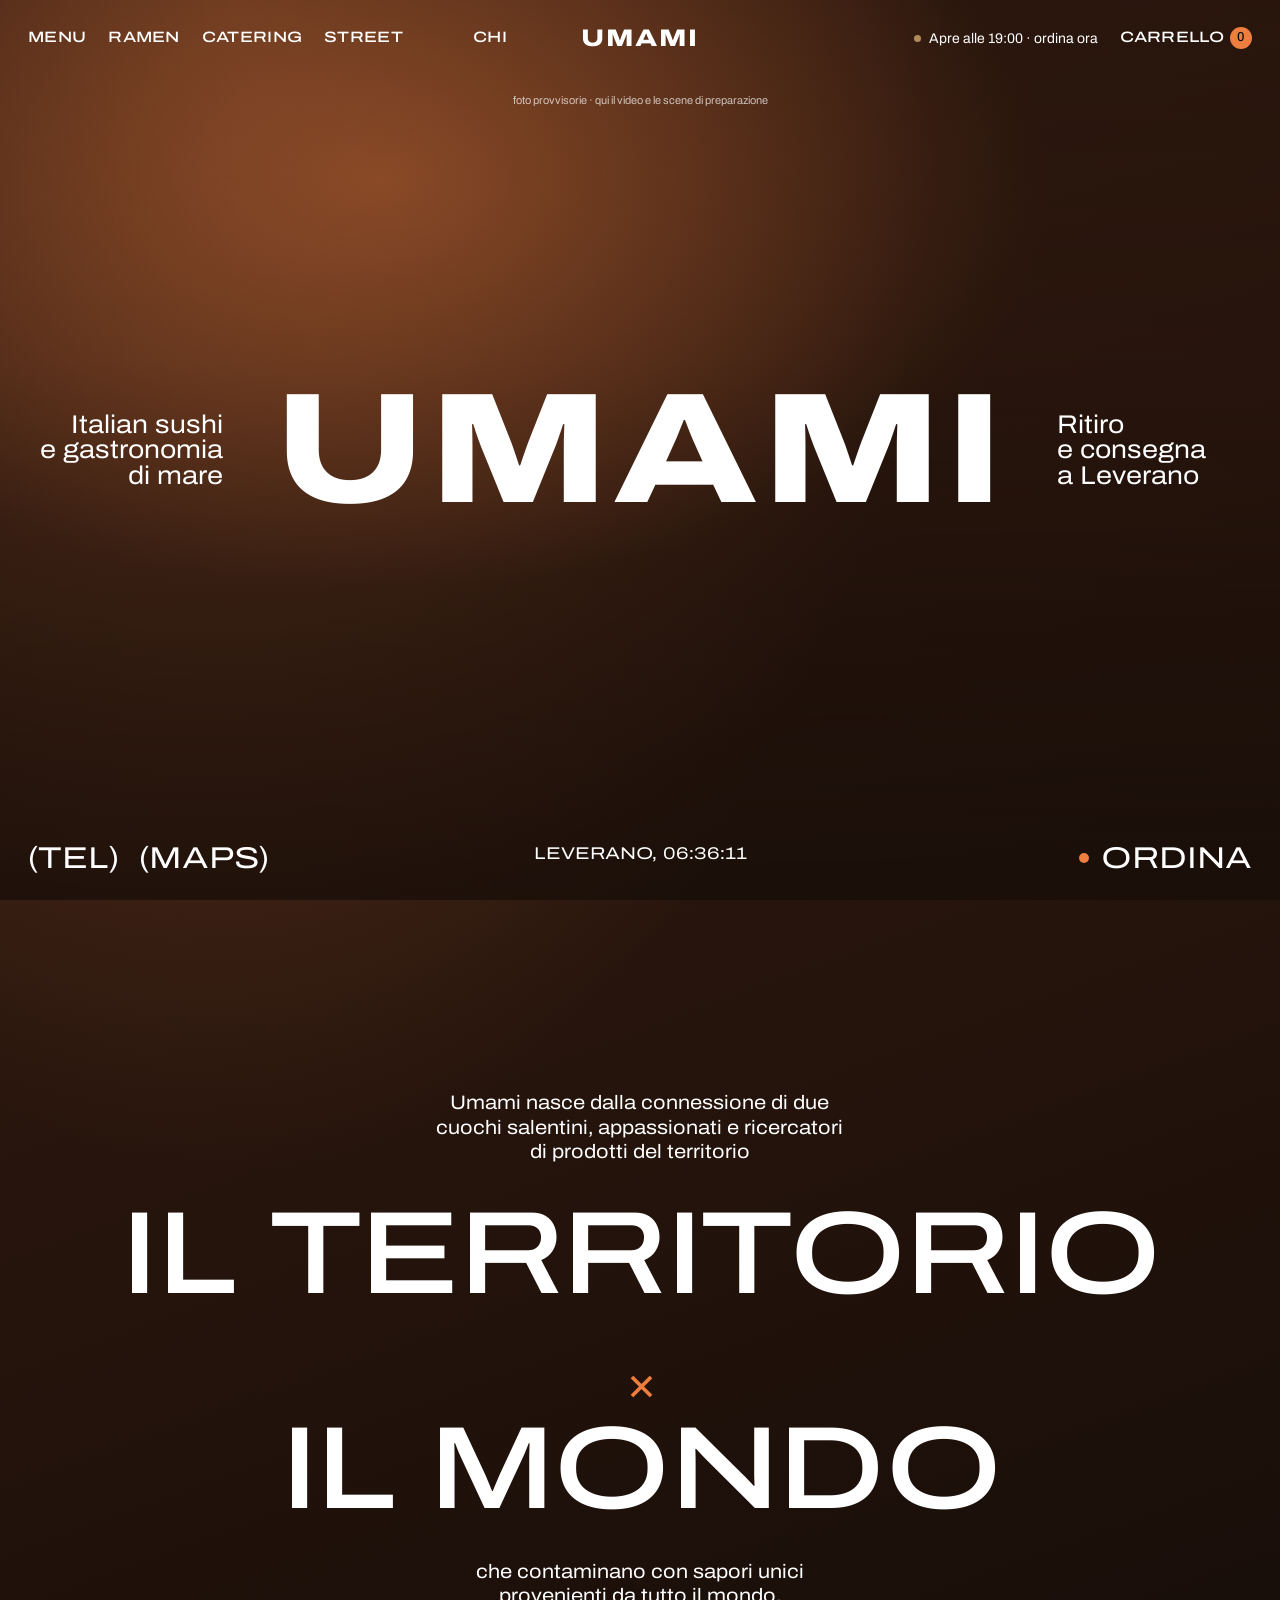
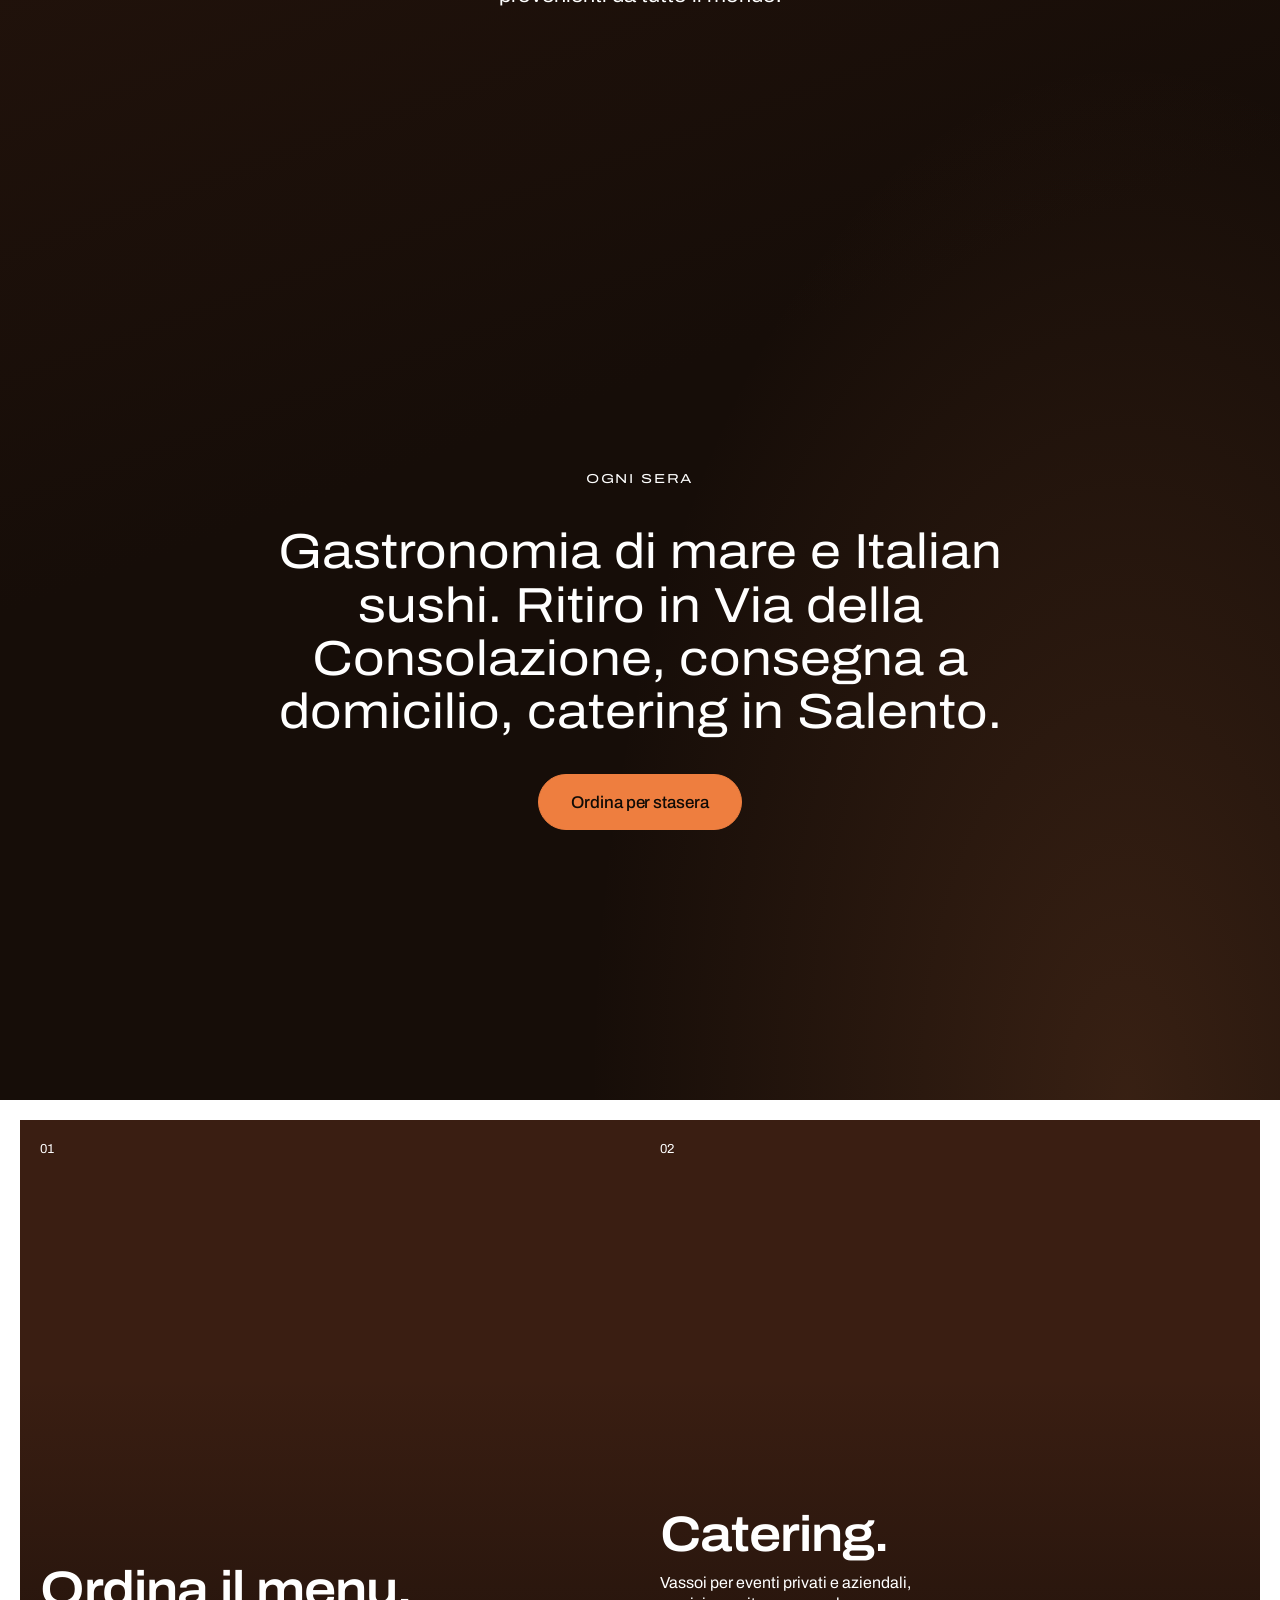
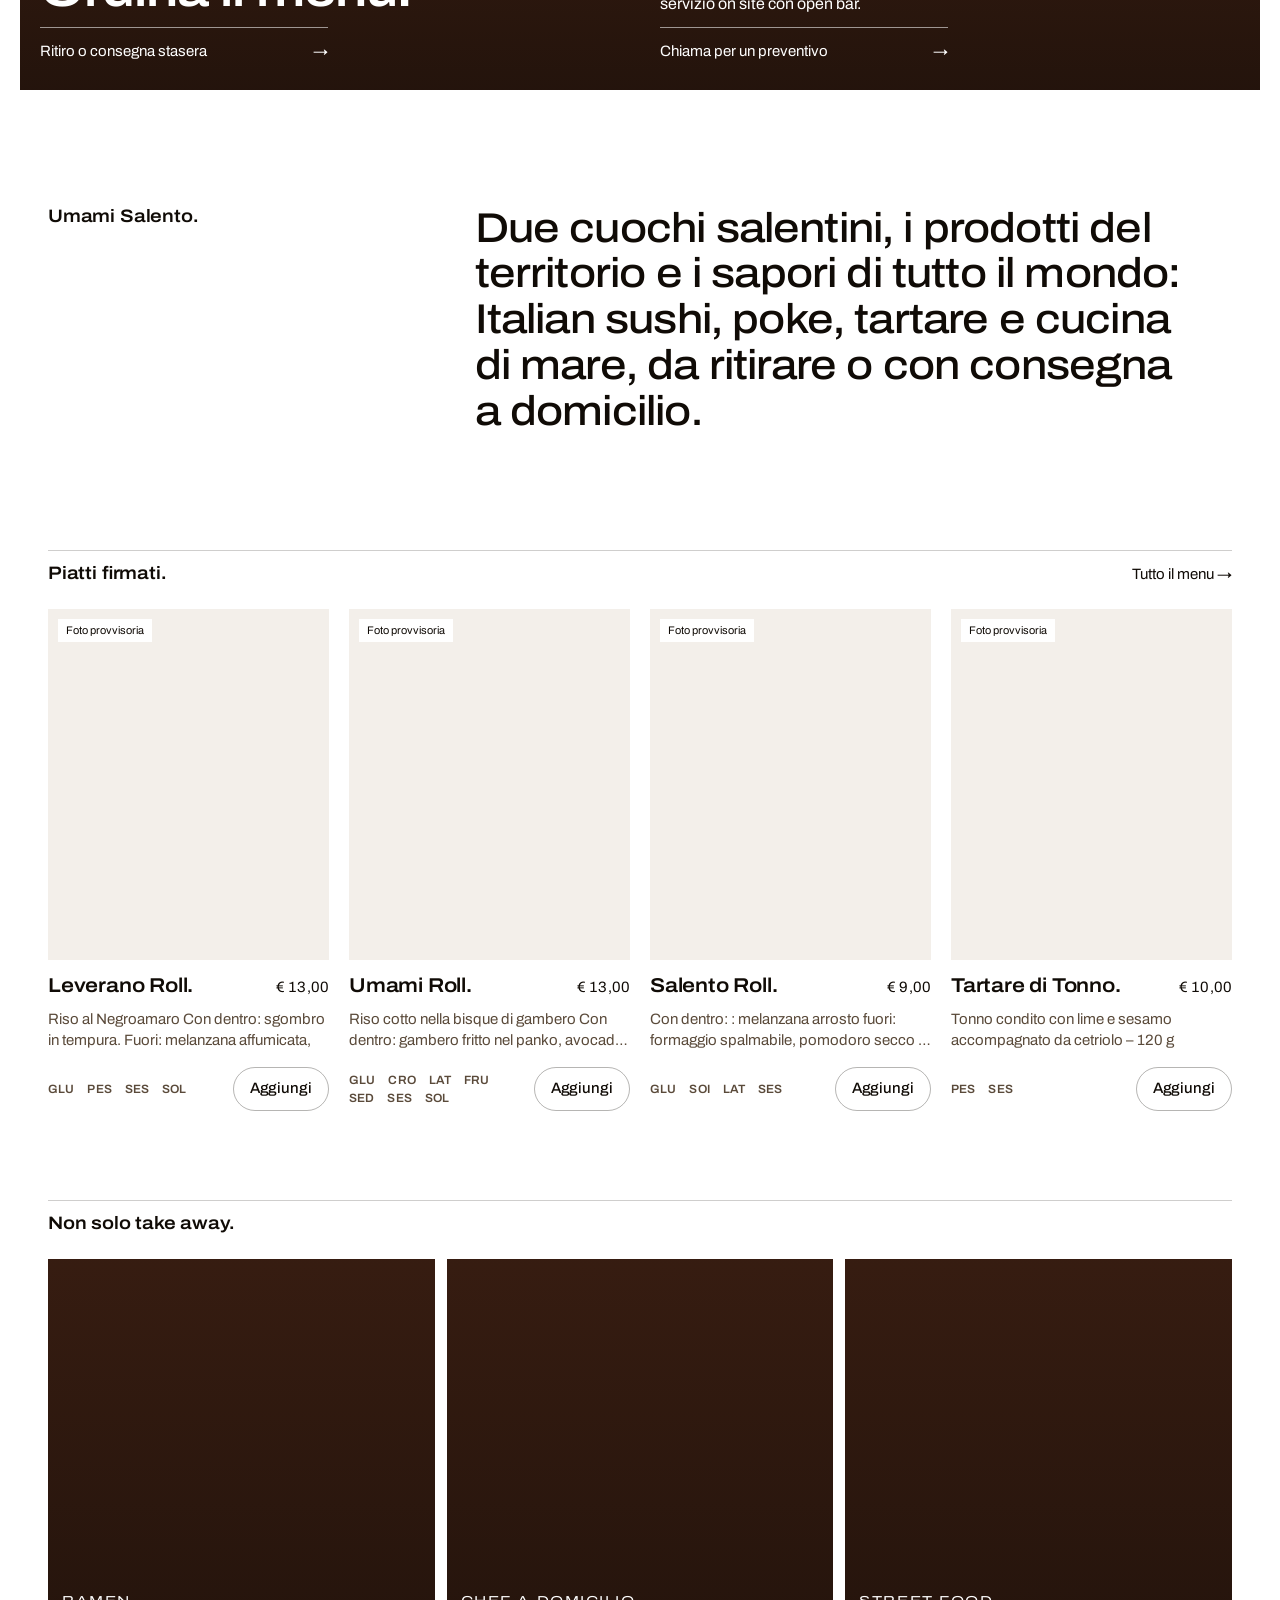
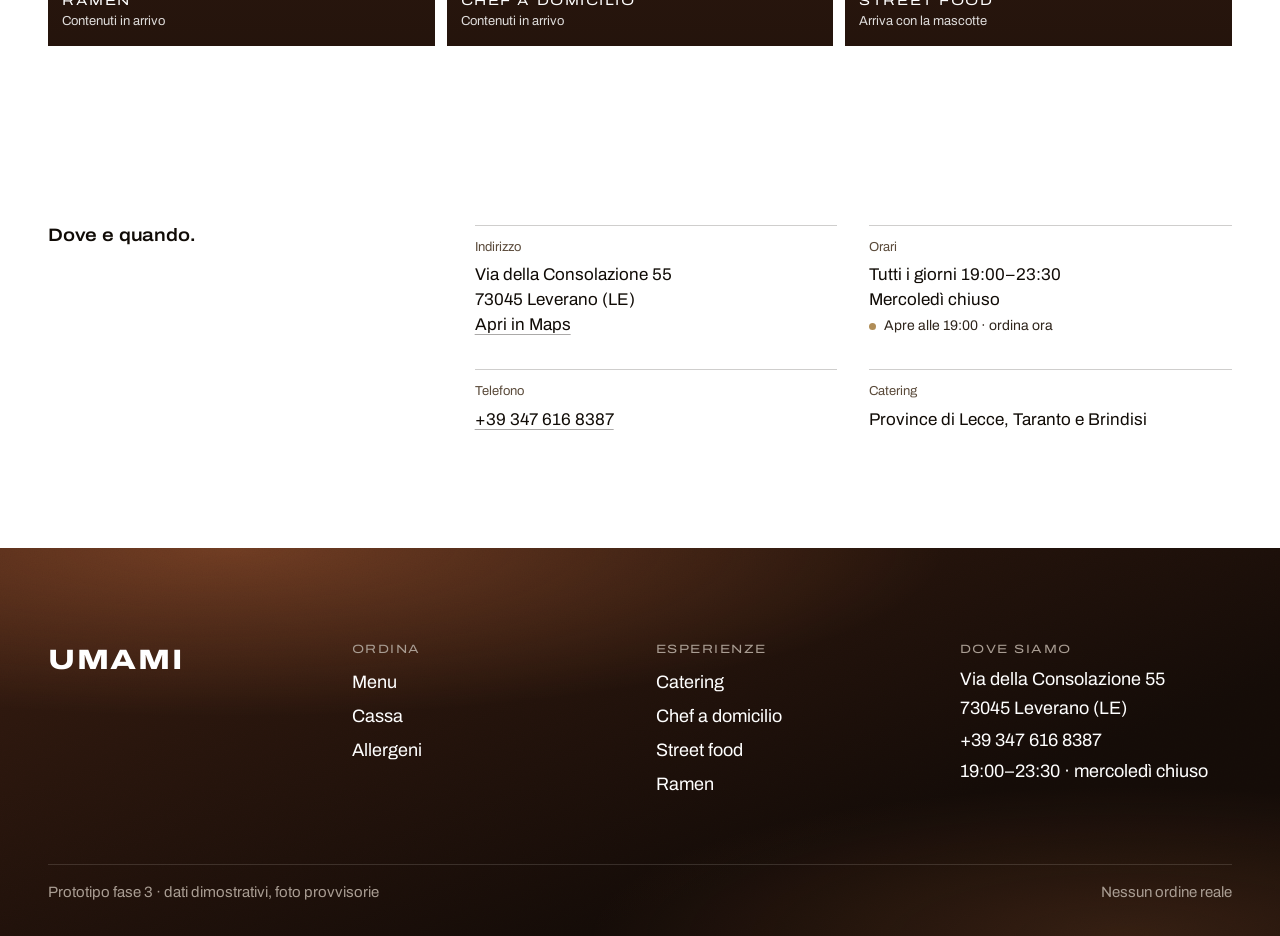
==== commit e506207f: "Home v2 costruita sullo studio dal vivo di Sakazuki e Watchhouse Palcoscenico con foto ferma e capit" ====
--- a/prototipo/index.html
+++ b/prototipo/index.html
@@ -14,6 +14,7 @@
 <link rel="stylesheet" href="../assets/css/components.css">
 <link rel="stylesheet" href="../assets/css/pagine.css">
 <link rel="stylesheet" href="../assets/css/v7.css">
+<link rel="stylesheet" href="../assets/css/home.css">
 <style>img.manca { display: none; }</style>
 </head>
 <body>
@@ -51,72 +52,87 @@
 
 <main id="contenuto">
 
-<!-- APERTURA (Sakazuki 1–2) · in produzione: video 16:9 in loop, muto, con pausa -->
-<section class="v7-hero" aria-labelledby="hero-t">
-  <div class="v7-hero__media"><img src="../assets/img/provvisorie/copertina_misto.jpg" alt="" fetchpriority="high" onerror="this.classList.add('manca')"></div>
-  <p class="v7-hero__nota" aria-hidden="true">foto provvisoria · qui il video 16:9</p>
-  <div class="v7-hero__centro">
-    <p class="v7-hero__lato v7-hero__lato--sx">Italian sushi<br>e gastronomia<br>di mare</p>
-    <h1 class="v7-hero__marchio" id="hero-t">UMAMI<span class="sr-only"> Salento, Italian sushi a Leverano</span></h1>
-    <p class="v7-hero__lato v7-hero__lato--dx">Ritiro<br>e consegna<br>a Leverano</p>
+<!-- PALCOSCENICO (Sakazuki): una foto ferma a tutto schermo, il testo scorre sopra in capitoli,
+     la foto cambia in dissolvenza a ogni capitolo, cornice fissa (link, orologio, Ordina).
+     In produzione: i fondi diventano il video 16:9 e le scene di preparazione dello shooting. -->
+<section class="palco" aria-label="Umami Salento">
+  <div class="palco__fondi" aria-hidden="true">
+    <img class="is-attivo" data-cap="0" src="../assets/img/provvisorie/copertina_misto.jpg" alt="" fetchpriority="high" onerror="this.classList.add('manca')">
+    <img data-cap="1" src="../assets/img/provvisorie/18.jpg" alt="" loading="lazy" onerror="this.classList.add('manca')">
+    <img data-cap="2" src="../assets/img/provvisorie/copertina-6.jpg" alt="" loading="lazy" onerror="this.classList.add('manca')">
+    <span class="palco__nota">foto provvisorie · qui il video e le scene di preparazione</span>
   </div>
-  <div class="v7-hero__piede">
-    <nav class="v7-hero__link" aria-label="Contatti rapidi"><a href="tel:+393476168387">(Tel)</a><a href="https://www.google.com/maps/search/?api=1&amp;query=Via+della+Consolazione+55+73045+Leverano+LE" rel="noopener">(Maps)</a></nav>
-    <p class="v7-hero__orologio"><span id="orologio">Leverano</span></p>
-    <a class="v7-hero__cta" href="ordina/">Ordina</a>
+
+  <div class="palco__cap palco__cap--apertura" data-cap="0">
+    <p class="palco__lato palco__lato--sx">Italian sushi<br>e gastronomia<br>di mare</p>
+    <h1 class="palco__marchio">UMAMI<span class="sr-only"> Salento, Italian sushi a Leverano</span></h1>
+    <p class="palco__lato palco__lato--dx">Ritiro<br>e consegna<br>a Leverano</p>
+  </div>
+
+  <div class="palco__cap" data-cap="1" id="chi-siamo">
+    <p class="palco__piccolo">Umami nasce dalla connessione di due cuochi salentini, appassionati e ricercatori di prodotti del territorio</p>
+    <h2 class="palco__gigante">Il territorio<br><span class="palco__segno" aria-hidden="true">✕</span><br>il mondo</h2>
+    <p class="palco__piccolo">che contaminano con sapori unici provenienti da tutto il mondo.</p>
+  </div>
+
+  <div class="palco__cap" data-cap="2">
+    <p class="palco__etichetta">Ogni sera</p>
+    <p class="palco__frase">Gastronomia di mare e Italian sushi. Ritiro in Via della Consolazione, consegna a domicilio, catering in Salento.</p>
+    <a class="u-btn u-btn--l u-btn--segnale" href="ordina/">Ordina per stasera</a>
+  </div>
+
+  <div class="palco__cornice">
+    <nav class="palco__link" aria-label="Contatti rapidi"><a href="tel:+393476168387">(Tel)</a><a href="https://www.google.com/maps/search/?api=1&amp;query=Via+della+Consolazione+55+73045+Leverano+LE" rel="noopener">(Maps)</a></nav>
+    <p class="palco__orologio"><span id="orologio">Leverano</span></p>
+    <a class="palco__cta" href="ordina/">Ordina</a>
   </div>
 </section>
 
-<!-- COLONNA CENTRATA (Sakazuki 3) · testo reale da "Chi siamo" -->
-<section class="contenitore v7-colonna" id="chi-siamo" aria-labelledby="chi-t">
-  <p class="rivela">Umami nasce dalla connessione di due cuochi salentini, appassionati e ricercatori di prodotti del territorio</p>
-  <h2 class="v7-gigante rivela" id="chi-t" style="--i:1">Il territorio</h2>
-  <span class="v7-timbro rivela" style="--i:2" aria-hidden="true">UMAMI</span>
-  <p class="v7-gigante rivela" style="--i:3" aria-hidden="true"><em>Il mondo</em></p>
-  <p class="rivela" style="--i:4">che contaminano con sapori unici provenienti da tutto il mondo.</p>
-  <a class="u-btn u-btn--l rivela" style="--i:5" href="ordina/">Guarda il menu</a>
+<!-- DUE PANNELLI (Watchhouse "Shop coffee."): foto grandi affiancate, titolo col punto, riga e freccia -->
+<section class="duo" aria-label="Ordina o prenota un catering">
+  <a class="duo__pannello" href="ordina/">
+    <img src="../assets/img/provvisorie/tartare2.jpg" alt="" loading="lazy" onerror="this.classList.add('manca')">
+    <span class="duo__num" aria-hidden="true">01</span>
+    <span class="duo__testo"><span class="duo__titolo">Ordina il menu.</span><span class="duo__riga">Ritiro o consegna stasera <span aria-hidden="true">→</span></span></span>
+  </a>
+  <a class="duo__pannello" href="tel:+393476168387" id="servizi">
+    <img src="../assets/img/provvisorie/buffet.jpg" alt="" loading="lazy" onerror="this.classList.add('manca')">
+    <span class="duo__num" aria-hidden="true">02</span>
+    <span class="duo__testo"><span class="duo__titolo">Catering.</span><span class="duo__sotto">Vassoi per eventi privati e aziendali, servizio on site con open bar.</span><span class="duo__riga">Chiama per un preventivo <span aria-hidden="true">→</span></span></span>
+  </a>
 </section>
 
-<!-- PIATTI FIRMATI · nomi, prezzi e descrizioni dal catalogo reale; foto provvisorie -->
-<section class="sezione" style="padding-top:0" aria-labelledby="firme-t">
-  <div class="contenitore">
-    <div class="v7-sez-testa"><h2 id="firme-t">Il Salento, <em>in un roll</em></h2><a class="u-btn u-btn--secondario" href="ordina/">Tutto il menu</a></div>
-    <div class="v7-prodotti" id="firme"></div>
+<!-- ENUNCIATO (Watchhouse "Modern Coffee."): etichetta a sinistra, frase grande a destra -->
+<section class="enunciato contenitore" aria-labelledby="enu-t">
+  <h2 class="enunciato__etichetta" id="enu-t">Umami Salento.</h2>
+  <p class="enunciato__frase rivela">Due cuochi salentini, i prodotti del territorio e i sapori di tutto il mondo: Italian sushi, poke, tartare e cucina di mare, da ritirare o con consegna a domicilio.</p>
+</section>
+
+<!-- PIATTI FIRMATI -->
+<section class="contenitore firme" aria-labelledby="firme-t">
+  <div class="firme__testa"><h2 class="enunciato__etichetta" id="firme-t">Piatti firmati.</h2><a class="firme__tutto" href="ordina/">Tutto il menu <span aria-hidden="true">→</span></a></div>
+  <div class="firme__griglia" id="firme"></div>
+</section>
+
+<!-- ALTRE ANIME (Watchhouse: tessere con l'etichetta dentro la foto) -->
+<section class="contenitore tessere" aria-labelledby="anime-t">
+  <h2 class="enunciato__etichetta" id="anime-t">Non solo take away.</h2>
+  <div class="tessere__griglia">
+    <div class="tessera"><img src="../assets/img/provvisorie/18.jpg" alt="" loading="lazy" onerror="this.classList.add('manca')"><span class="tessera__nome">Ramen</span><span class="tessera__nota">Contenuti in arrivo</span></div>
+    <div class="tessera"><img src="../assets/img/provvisorie/buffet2.jpg" alt="" loading="lazy" onerror="this.classList.add('manca')"><span class="tessera__nome">Chef a domicilio</span><span class="tessera__nota">Contenuti in arrivo</span></div>
+    <div class="tessera"><span class="tessera__nome">Street food</span><span class="tessera__nota">Arriva con la mascotte</span></div>
   </div>
 </section>
 
-<!-- COME SI ORDINA -->
-<section class="sezione" style="padding-top:0" aria-labelledby="come-t">
-  <div class="contenitore">
-    <div class="p-testa"><p class="eyebrow">Ordinare online</p><h2 id="come-t">Pronto <em>per stasera</em></h2></div>
-    <ol class="h-passi">
-      <li class="rivela"><h3>Scegli dal menu</h3><p>Uramaki, poke, tartare, gyoza, bao e bevande. Allergeni indicati su ogni piatto.</p></li>
-      <li class="rivela" style="--i:1"><h3>Ritiro o consegna</h3><p>Scegli l'orario. Ritiri in Via della Consolazione 55 a Leverano, oppure lo portiamo a casa tua.</p></li>
-      <li class="rivela" style="--i:2"><h3>Paghi alla fine</h3><p>Il pagamento avviene al ritiro o alla consegna.</p></li>
-    </ol>
-  </div>
-</section>
-
-<!-- SERVIZI · fascia in lacca -->
-<section class="sezione tema-lacca u-grana" id="servizi" aria-labelledby="serv-t">
-  <div class="contenitore">
-    <div class="p-testa"><p class="eyebrow">Non solo take away</p><h2 id="serv-t">Le anime <em>di Umami</em></h2><hr class="u-filo u-filo--corto"></div>
-    <div class="griglia h-servizi" id="servizi-griglia"></div>
-  </div>
-</section>
-
-<!-- DOVE E QUANDO -->
-<section class="sezione" aria-labelledby="info-t">
-  <div class="contenitore h-info">
-    <div class="stack" style="--stack:var(--s-4)"><p class="eyebrow">Dove e quando</p><h2 id="info-t">Via della Consolazione, <em>Leverano</em></h2>
-      <p class="t-lead">Passa a ritirare o chiamaci per un evento.</p></div>
-    <dl class="rivela">
-      <dt>Indirizzo</dt><dd>Via della Consolazione 55<br>73045 Leverano (LE)<br><a class="u-link" href="https://www.google.com/maps/search/?api=1&amp;query=Via+della+Consolazione+55+73045+Leverano+LE" rel="noopener">Apri in Maps</a></dd>
-      <dt>Orari</dt><dd>Tutti i giorni 19:00–23:30<br>Mercoledì chiuso<br><span class="u-stato" data-stato></span></dd>
-      <dt>Telefono</dt><dd><a class="u-link" href="tel:+393476168387">+39 347 616 8387</a></dd>
-      <dt>Catering</dt><dd>Province di Lecce, Taranto e Brindisi</dd>
-    </dl>
-  </div>
+<!-- DOVE E QUANDO: stessa impaginazione etichetta / contenuto -->
+<section class="enunciato contenitore" aria-labelledby="info-t">
+  <h2 class="enunciato__etichetta" id="info-t">Dove e quando.</h2>
+  <dl class="info">
+    <div><dt>Indirizzo</dt><dd>Via della Consolazione 55<br>73045 Leverano (LE)<br><a class="u-link" href="https://www.google.com/maps/search/?api=1&amp;query=Via+della+Consolazione+55+73045+Leverano+LE" rel="noopener">Apri in Maps</a></dd></div>
+    <div><dt>Orari</dt><dd>Tutti i giorni 19:00–23:30<br>Mercoledì chiuso<br><span class="u-stato" data-stato></span></dd></div>
+    <div><dt>Telefono</dt><dd><a class="u-link" href="tel:+393476168387">+39 347 616 8387</a></dd></div>
+    <div><dt>Catering</dt><dd>Province di Lecce, Taranto e Brindisi</dd></div>
+  </dl>
 </section>
 
 </main>
@@ -140,31 +156,34 @@
 <script>
 (function () {
   var U = window.UMAMI, P = U.PRODOTTI;
-  /* Piatti firmati: quelli con i nomi del territorio o la ricetta di casa */
+  /* Piatti firmati: i roll col nome del territorio e la ricetta di casa */
   var firme = ["leverano-roll", "umami-roll", "salento-roll", "tartare-di-tonno"];
   document.getElementById("firme").innerHTML = firme.map(function (id, i) {
     var x = P[id]; if (!x) return "";
-    return '<article class="v7-prod rivela" style="--i:' + i + '">' +
-      '<div class="v7-prod__media"><img src="' + U.IMG + x.foto + '" alt="" loading="lazy" onerror="this.classList.add(\'manca\')"></div><span class="v7-prod__badge">Foto provvisoria</span>' +
-      '<div class="v7-prod__corpo"><div class="v7-prod__riga"><h3 class="v7-prod__nome">' + U.esc(x.nome) + '</h3>' + U.prezzo(x) + '</div>' +
-      '<p class="v7-prod__desc">' + U.esc(x.d) + '</p><div class="v7-prod__piede">' + U.allergeni(x.al) + U.bottoneAggiungi(x) + '</div></div></article>';
+    return '<article class="piatto rivela" style="--i:' + i + '">' +
+      '<div class="piatto__foto"><img src="' + U.IMG + x.foto + '" alt="" loading="lazy" onerror="this.classList.add(\'manca\')"><span class="piatto__badge">Foto provvisoria</span></div>' +
+      '<div class="piatto__riga"><h3 class="piatto__nome">' + U.esc(x.nome) + '.</h3>' + U.prezzo(x) + '</div>' +
+      '<p class="piatto__desc">' + U.esc(x.d) + '</p>' +
+      '<div class="piatto__piede">' + U.allergeni(x.al) + U.bottoneAggiungi(x) + '</div></article>';
   }).join("");
 
-
-  /* Servizi: testi dal sito attuale; dove mancano, lo dichiariamo */
-  var servizi = [
-    { t: "Sushi take away", d: "Italian sushi, poke e tartare da ritirare o con consegna a domicilio.", img: "copertina_3.jpg", href: "ordina/", cta: "Ordina" },
-    { t: "Catering", d: "Vassoi per eventi privati e aziendali, servizio on site con open bar.", img: "buffet.jpg", href: "tel:+393476168387", cta: "Chiama per un preventivo" },
-    { t: "Ramen", d: "Contenuti in arrivo: produzione artigianale del ramen.", img: "18.jpg" },
-    { t: "Chef a domicilio", d: "Contenuti in arrivo dal cliente.", img: "buffet2.jpg" },
-    { t: "Street food", d: "Food truck, fiere ed eventi. Arriva con la mascotte.", img: "" }
-  ];
-  document.getElementById("servizi-griglia").innerHTML = servizi.map(function (s, i) {
-    var tag = s.href ? "a" : "div";
-    return "<" + tag + ' class="u-servizio rivela' + (s.img ? "" : " u-servizio--in-arrivo") + '" style="--i:' + i + '"' + (s.href ? ' href="' + s.href + '"' : "") + ">" +
-      '<div class="u-servizio__media u-foto-calda rivela-img" style="--i:' + i + '">' + (s.img ? '<img src="' + U.IMG + s.img + '" alt="" loading="lazy" onerror="this.classList.add(\'manca\')">' : "<span>foto in arrivo</span>") + "</div>" +
-      '<div class="u-servizio__corpo"><h3 class="u-servizio__titolo">' + s.t + '</h3><p class="t-meta">' + s.d + "</p>" + (s.cta ? '<span class="u-servizio__cta">' + s.cta + "</span>" : "") + "</div></" + tag + ">";
-  }).join("");
+  /* Palcoscenico: la foto di fondo cambia col capitolo in vista */
+  var fondi = document.querySelectorAll(".palco__fondi img");
+  if ("IntersectionObserver" in window) {
+    var io = new IntersectionObserver(function (voci) {
+      voci.forEach(function (v) {
+        if (!v.isIntersecting) return;
+        var n = v.target.getAttribute("data-cap");
+        fondi.forEach(function (f) { f.classList.toggle("is-attivo", f.getAttribute("data-cap") === n); });
+        v.target.classList.add("is-in-scena");
+      });
+    }, { threshold: 0.45 });
+    document.querySelectorAll(".palco__cap").forEach(function (c) { io.observe(c); });
+  }
+  /* la testata resta trasparente per tutto il palcoscenico */
+  var palco = document.querySelector(".palco"), hd = document.querySelector(".v7-header");
+  function sopra() { if (hd && palco) hd.classList.toggle("is-scorso", palco.getBoundingClientRect().bottom < 80); }
+  addEventListener("scroll", sopra, { passive: true }); sopra();
   U.osserva();
 })();
 </script>
--- a/assets/css/tokens.css
+++ b/assets/css/tokens.css
@@ -19,9 +19,9 @@
   --c-lacca-2:          #3D1611;  /* riflesso della lacca */
   --c-ottone:           #B08D57;  /* filetti e dettagli metallici · mai testo su carta */
   --c-ottone-chiaro:    #C9A877;  /* ottone su fondi scuri · 8:1 su lacca */
-  --c-corallo:          #CB622A;  /* v0.9 ARANCIONE UMAMI (vicino a #DD6727 del sito, un filo meno saturo): titoli grandi su crema 3.2:1, testo nero sopra 5:1 */
+  --c-corallo:          #EE7E3F;  /* v1.1 ARANCIONE UMAMI chiaro: si usa come FONDO con testo nero sopra (7,2:1), mai come testo sul bianco */
   --c-corallo-scuro:    #974A21;  /* testo piccolo su crema 5.1:1, pulsanti con testo bianco 6.3:1 */
-  --c-corallo-chiaro:   #D97945;  /* sui fondi rame/neri 4.9–6.3:1 */
+  --c-corallo-chiaro:   #EE7E3F;  /* testo arancione solo sui fondi scuri (7:1) */
   --c-bianco:           #FFFFFF;
   --c-successo:         #2F6B3B;
   --c-attenzione:       #8A5A00;
--- a/assets/css/v7.css
+++ b/assets/css/v7.css
@@ -225,3 +225,33 @@
 .v7-mob__piede { grid-template-columns: minmax(0, 1fr); }
 .v7-mob__piede a.u-btn { font-family: var(--font-sans); font-stretch: 100%; font-size: 1.0625rem; font-weight: var(--wght-forte); text-transform: none; border: 1px solid var(--c-inchiostro); min-height: 56px; white-space: normal; }
 html.menu-aperto .u-barra { display: none; }
+
+/* =========================================================================
+   v1.0 · FONDO BIANCO (al posto della crema)
+   Il bianco resta pulito: niente fibra di carta; le superfici secondarie sono un grigio caldo appena accennato.
+   ========================================================================= */
+:root { --c-carta: #FFFFFF; --c-carta-chiara: #FFFFFF; --c-carta-scura: #F3EFEA; }
+body::before { display: none; }
+/* titoli grandi: arancione pieno (3,95:1 sul bianco, sufficiente per testo grande) */
+h1 em, h2 em, .t-display em, .t-xxl em, .t-xl em, .m-testa h1 em, .v7-sez-testa h2 em { color: var(--c-corallo); }
+.tema-lacca h2 em, .tema-brace h2 em, .tema-inchiostro h2 em { color: var(--c-corallo-chiaro); }
+
+/* =========================================================================
+   v1.1 · ARANCIONE CHIARO COME FONDO, NON COME TESTO
+   Come nei siti premiati (Sakazuki, Bucks Sauce): il colore riempie superfici,
+   il testo resta nero. Sul bianco l'accento nei titoli è una fascia arancione
+   sotto la parola, il testo resta nero e leggibile.
+   ========================================================================= */
+h1 em, h2 em, .t-display em, .t-xxl em, .t-xl em, .m-testa h1 em, .v7-sez-testa h2 em, .h-dichiarazione__frase em, .v7-gigante em {
+  color: inherit; background: linear-gradient(transparent 62%, var(--c-corallo) 62%, var(--c-corallo) 86%, transparent 86%);
+  -webkit-box-decoration-break: clone; box-decoration-break: clone; padding-inline: .04em; }
+.tema-lacca h2 em, .tema-brace h2 em, .tema-inchiostro h2 em { color: var(--c-corallo); background: none; padding: 0; }
+/* Colonna "Chi siamo" su fondo arancione pieno */
+.v7-colonna { background: var(--c-corallo); color: var(--c-inchiostro); max-width: none; margin: 0; padding-inline: var(--gutter); }
+.v7-colonna .v7-gigante em { background: none; color: var(--c-inchiostro); padding: 0; }
+.v7-colonna .u-btn { --btn-bg: var(--c-inchiostro); --btn-bd: var(--c-inchiostro); --btn-fg: #fff; }
+/* Pulsanti segnale e contatori: arancione con testo nero */
+.u-btn--segnale, .u-barra a.u-barra__cta { --btn-bg: var(--c-corallo); --btn-bd: var(--c-corallo); --btn-fg: var(--c-inchiostro); }
+/* Passi: numeri neri, filo arancione spesso */
+.h-passi li { border-top: 4px solid var(--c-corallo); }
+.h-passi li::before { color: var(--c-inchiostro); }
--- a/assets/css/home.css
+++ b/assets/css/home.css
@@ -0,0 +1,108 @@
+/* =========================================================================
+   UMAMI — Home v2 · costruita sui siti premiati studiati dal vivo
+   Sakazuki: palcoscenico con foto ferma a tutto schermo, testo che scorre sopra
+             in capitoli, foto che cambia in dissolvenza, cornice fissa.
+             Il calore viene dalla LUCE delle foto (qui una velatura arancio).
+   Watchhouse: due pannelli fotografici affiancati con titolo col punto e riga
+             con freccia; etichetta a sinistra e frase grande a destra; tessere
+             con l'etichetta dentro la foto. Fondo chiaro, margini di 20 px.
+   ========================================================================= */
+
+/* ---------- Palcoscenico ---------- */
+.palco { position: relative; overflow: clip; color: #fff; background-color: var(--c-rame-2); background-image: var(--rame-sfumato); isolation: isolate; }
+.palco__fondi { position: sticky; top: 0; height: 100svh; margin-bottom: -100svh; overflow: hidden; z-index: 0; }
+.palco__fondi img { position: absolute; inset: 0; width: 100%; height: 100%; object-fit: cover; opacity: 0; transform: scale(1.06);
+  transition: opacity 1200ms var(--ease), transform 2400ms var(--ease); }
+.palco__fondi img.is-attivo { opacity: 1; transform: scale(1); }
+/* velatura: luce calda arancio dall'alto, ombra in basso (come la luce ambrata di Sakazuki) */
+.palco__fondi::after { content: ""; position: absolute; inset: 0; pointer-events: none;
+  background: radial-gradient(80% 70% at 30% 20%, rgba(238,126,63,.38), rgba(238,126,63,0) 65%), linear-gradient(180deg, rgba(22,13,8,.35) 0%, rgba(22,13,8,.25) 40%, rgba(22,13,8,.7) 100%);
+  mix-blend-mode: normal; }
+.palco__nota { position: absolute; top: 92px; left: 50%; translate: -50% 0; font-size: .6875rem; opacity: .7; z-index: 1; white-space: nowrap; }
+.palco__cap { position: relative; z-index: 1; min-height: 100svh; display: grid; place-content: center; justify-items: center; text-align: center; gap: clamp(20px, 3vw, 36px); padding: 120px var(--gutter); }
+.palco__cap > * { opacity: 0; transform: translateY(24px); transition: opacity 900ms var(--ease), transform 900ms var(--ease); }
+.palco__cap.is-in-scena > * { opacity: 1; transform: none; }
+.palco__cap.is-in-scena > *:nth-child(2) { transition-delay: 120ms; } .palco__cap.is-in-scena > *:nth-child(3) { transition-delay: 240ms; }
+html:not(.js) .palco__cap > * { opacity: 1; transform: none; }
+@media (prefers-reduced-motion: reduce) { .palco__fondi img, .palco__cap > * { transition-duration: 1ms; transform: none; } }
+
+/* Capitolo 1: marchio al centro, due testi in cornice simmetrica */
+.palco__cap--apertura { grid-template-columns: 1fr auto 1fr; align-items: center; gap: clamp(20px, 4vw, 56px); padding-inline: 28px; }
+.palco__marchio { font-family: var(--font-display); font-stretch: 125%; font-weight: 800; font-size: clamp(4rem, 1rem + 11vw, 11rem); line-height: .85; letter-spacing: .02em; color: #fff; text-transform: uppercase; }
+.palco__lato { font-family: var(--font-display); font-stretch: 112%; font-size: clamp(1.25rem, .8rem + 1vw, 1.9rem); line-height: 1; max-width: none; }
+.palco__lato--sx { text-align: right; justify-self: end; } .palco__lato--dx { text-align: left; justify-self: start; }
+/* Capitolo 2: piccolo / gigante / piccolo */
+.palco__piccolo { max-width: 32ch; font-family: var(--font-display); font-stretch: 112%; font-size: clamp(1.0625rem, .9rem + .4vw, 1.375rem); line-height: 1.25; }
+.palco__gigante { font-weight: 500; font-size: clamp(2.8rem, .6rem + 8.4vw, 8.5rem); line-height: .92; color: #fff; }
+.palco__segno { display: inline-block; font-size: .32em; color: var(--c-corallo); line-height: 1; padding-block: .2em; }
+/* Capitolo 3: etichetta e frase */
+.palco__etichetta { font-family: var(--font-display); font-stretch: 125%; text-transform: uppercase; letter-spacing: .14em; font-size: .8125rem; }
+.palco__frase { max-width: 24ch; font-family: var(--font-display); font-stretch: 112%; font-size: clamp(1.75rem, 1rem + 2.6vw, 3.4rem); line-height: 1.08; }
+/* Cornice fissa in basso (resta per tutto il palcoscenico) */
+.palco__cornice { position: sticky; bottom: 0; z-index: 2; display: grid; grid-template-columns: 1fr auto 1fr; align-items: end; padding: 0 28px 24px; margin-top: -96px; height: 96px; pointer-events: none; }
+.palco__cornice a { pointer-events: auto; }
+.palco__link { display: flex; gap: 20px; }
+.palco__link a, .palco__cta { font-family: var(--font-display); font-stretch: 125%; text-transform: uppercase; font-size: clamp(1.25rem, .6rem + 1.6vw, 2.65rem); line-height: 1.2; text-decoration: none; color: #fff; }
+.palco__orologio { font-family: var(--font-display); font-stretch: 125%; text-transform: uppercase; font-size: 1.0625rem; padding-bottom: 10px; }
+.palco__cta { justify-self: end; display: inline-flex; align-items: center; gap: 12px; }
+.palco__cta::before { content: ""; width: 10px; height: 10px; border-radius: 50%; background: var(--c-corallo); }
+@media (hover: hover) and (pointer: fine) { .palco__link a:hover, .palco__cta:hover { text-decoration: underline; text-decoration-thickness: 2px; text-underline-offset: .15em; } }
+@media (max-width: 760px) {
+  .palco__cap--apertura { grid-template-columns: 1fr; justify-items: center; }
+  .palco__lato--sx, .palco__lato--dx { text-align: center; justify-self: center; }
+  .palco__marchio { order: -1; }
+  .palco__cornice { grid-template-columns: 1fr auto; padding: 0 16px 92px; height: 160px; margin-top: -160px; }
+  .palco__orologio { display: none; }
+}
+
+/* ---------- Due pannelli (Watchhouse) ---------- */
+.duo { display: grid; grid-template-columns: 1fr 1fr; gap: 0; padding: 20px 20px 0; }
+@media (max-width: 760px) { .duo { grid-template-columns: 1fr; padding: 12px 12px 0; gap: 12px; } }
+.duo__pannello { position: relative; aspect-ratio: 1 / 0.92; overflow: hidden; color: #fff; text-decoration: none; background: var(--c-rame-1); }
+.duo__pannello img { position: absolute; inset: 0; width: 100%; height: 100%; object-fit: cover; transition: transform 1200ms var(--ease); }
+.duo__pannello::after { content: ""; position: absolute; inset: 0; background: linear-gradient(180deg, rgba(22,13,8,0) 45%, rgba(22,13,8,.62)); }
+@media (hover: hover) and (pointer: fine) { .duo__pannello:hover img { transform: scale(1.04); } .duo__pannello:hover .duo__riga span { transform: translateX(6px); } }
+.duo__num { position: absolute; top: 20px; left: 20px; z-index: 1; font-size: .8125rem; font-variant-numeric: tabular-nums; }
+.duo__testo { position: absolute; left: 20px; right: 20px; bottom: 28px; z-index: 1; display: grid; gap: 12px; max-width: 30rem; }
+.duo__titolo { font-family: var(--font-display); font-stretch: 112%; font-weight: 600; font-size: clamp(2rem, 1.2rem + 2.4vw, 3.5rem); line-height: 1; letter-spacing: -0.02em; }
+.duo__sotto { font-size: 1rem; line-height: 1.35; max-width: 34ch; }
+.duo__riga { display: flex; justify-content: space-between; gap: 16px; padding-top: 12px; border-top: 1px solid rgba(255,255,255,.55); font-size: .9375rem; max-width: 18rem; }
+.duo__riga span { transition: transform var(--dur-2) var(--ease); }
+
+/* ---------- Enunciato (etichetta a sinistra, frase grande a destra) ---------- */
+.enunciato { display: grid; grid-template-columns: minmax(0, 1fr) minmax(0, 2fr); gap: 24px 48px; padding-block: clamp(64px, 9vw, 128px); align-items: start; }
+@media (max-width: 760px) { .enunciato { grid-template-columns: 1fr; } }
+.enunciato__etichetta { font-family: var(--font-display); font-stretch: 112%; font-weight: 600; font-size: 1.125rem; text-transform: none; letter-spacing: -0.01em; line-height: 1.2; }
+.enunciato__frase { font-family: var(--font-display); font-stretch: 112%; font-weight: 500; font-size: clamp(1.6rem, 1rem + 2vw, 2.75rem); line-height: 1.1; letter-spacing: -0.02em; max-width: 30ch; }
+.info { margin: 0; display: grid; grid-template-columns: repeat(2, minmax(0, 1fr)); gap: 32px; }
+@media (max-width: 560px) { .info { grid-template-columns: 1fr; } }
+.info div { border-top: 1px solid rgba(16,11,6,.2); padding-top: 12px; }
+.info dt { font-size: .8125rem; color: var(--text-3); margin-bottom: 6px; }
+.info dd { margin: 0; font-size: 1.0625rem; line-height: 1.45; }
+
+/* ---------- Piatti firmati ---------- */
+.firme { padding-bottom: clamp(48px, 7vw, 96px); }
+.firme__testa { display: flex; justify-content: space-between; align-items: baseline; padding-top: 12px; border-top: 1px solid rgba(16,11,6,.2); margin-bottom: 24px; }
+.firme__tutto { text-decoration: none; font-size: .9375rem; }
+.firme__griglia { display: grid; grid-template-columns: repeat(auto-fill, minmax(min(100%, 260px), 1fr)); gap: 40px 20px; }
+.piatto { display: flex; flex-direction: column; gap: 10px; }
+.piatto__foto { position: relative; aspect-ratio: 4 / 5; overflow: hidden; background: var(--c-carta-scura); }
+.piatto__foto img { width: 100%; height: 100%; object-fit: cover; transition: transform 1000ms var(--ease); }
+@media (hover: hover) and (pointer: fine) { .piatto:hover .piatto__foto img { transform: scale(1.04); } }
+.piatto__badge { position: absolute; left: 10px; top: 10px; font-size: .6875rem; background: #fff; padding: 3px 8px; }
+.piatto__riga { display: flex; justify-content: space-between; align-items: baseline; gap: 12px; margin-top: 4px; }
+.piatto__nome { font-family: var(--font-display); font-stretch: 112%; font-weight: 600; font-size: 1.25rem; letter-spacing: -0.01em; text-transform: none; line-height: 1.1; }
+.piatto__desc { font-size: .9375rem; color: var(--text-3); line-height: 1.4; display: -webkit-box; -webkit-line-clamp: 2; -webkit-box-orient: vertical; overflow: hidden; }
+.piatto__piede { margin-top: auto; display: flex; justify-content: space-between; align-items: center; gap: 12px; padding-top: 6px; }
+
+/* ---------- Tessere ---------- */
+.tessere { padding-bottom: clamp(32px, 5vw, 64px); }
+.tessere .enunciato__etichetta { padding-top: 12px; border-top: 1px solid rgba(16,11,6,.2); margin-bottom: 24px; }
+.tessere__griglia { display: grid; grid-template-columns: repeat(3, minmax(0, 1fr)); gap: 12px; }
+@media (max-width: 760px) { .tessere__griglia { grid-template-columns: 1fr 1fr; } }
+.tessera { position: relative; aspect-ratio: 1; overflow: hidden; background: var(--c-rame-1); color: #fff; }
+.tessera img { position: absolute; inset: 0; width: 100%; height: 100%; object-fit: cover; }
+.tessera::after { content: ""; position: absolute; inset: 0; background: linear-gradient(180deg, rgba(22,13,8,.1), rgba(22,13,8,.6)); }
+.tessera__nome, .tessera__nota { position: absolute; left: 14px; z-index: 1; }
+.tessera__nome { bottom: 34px; font-family: var(--font-display); font-stretch: 125%; text-transform: uppercase; letter-spacing: .12em; font-size: .8125rem; }
+.tessera__nota { bottom: 14px; font-size: .8125rem; opacity: .85; }
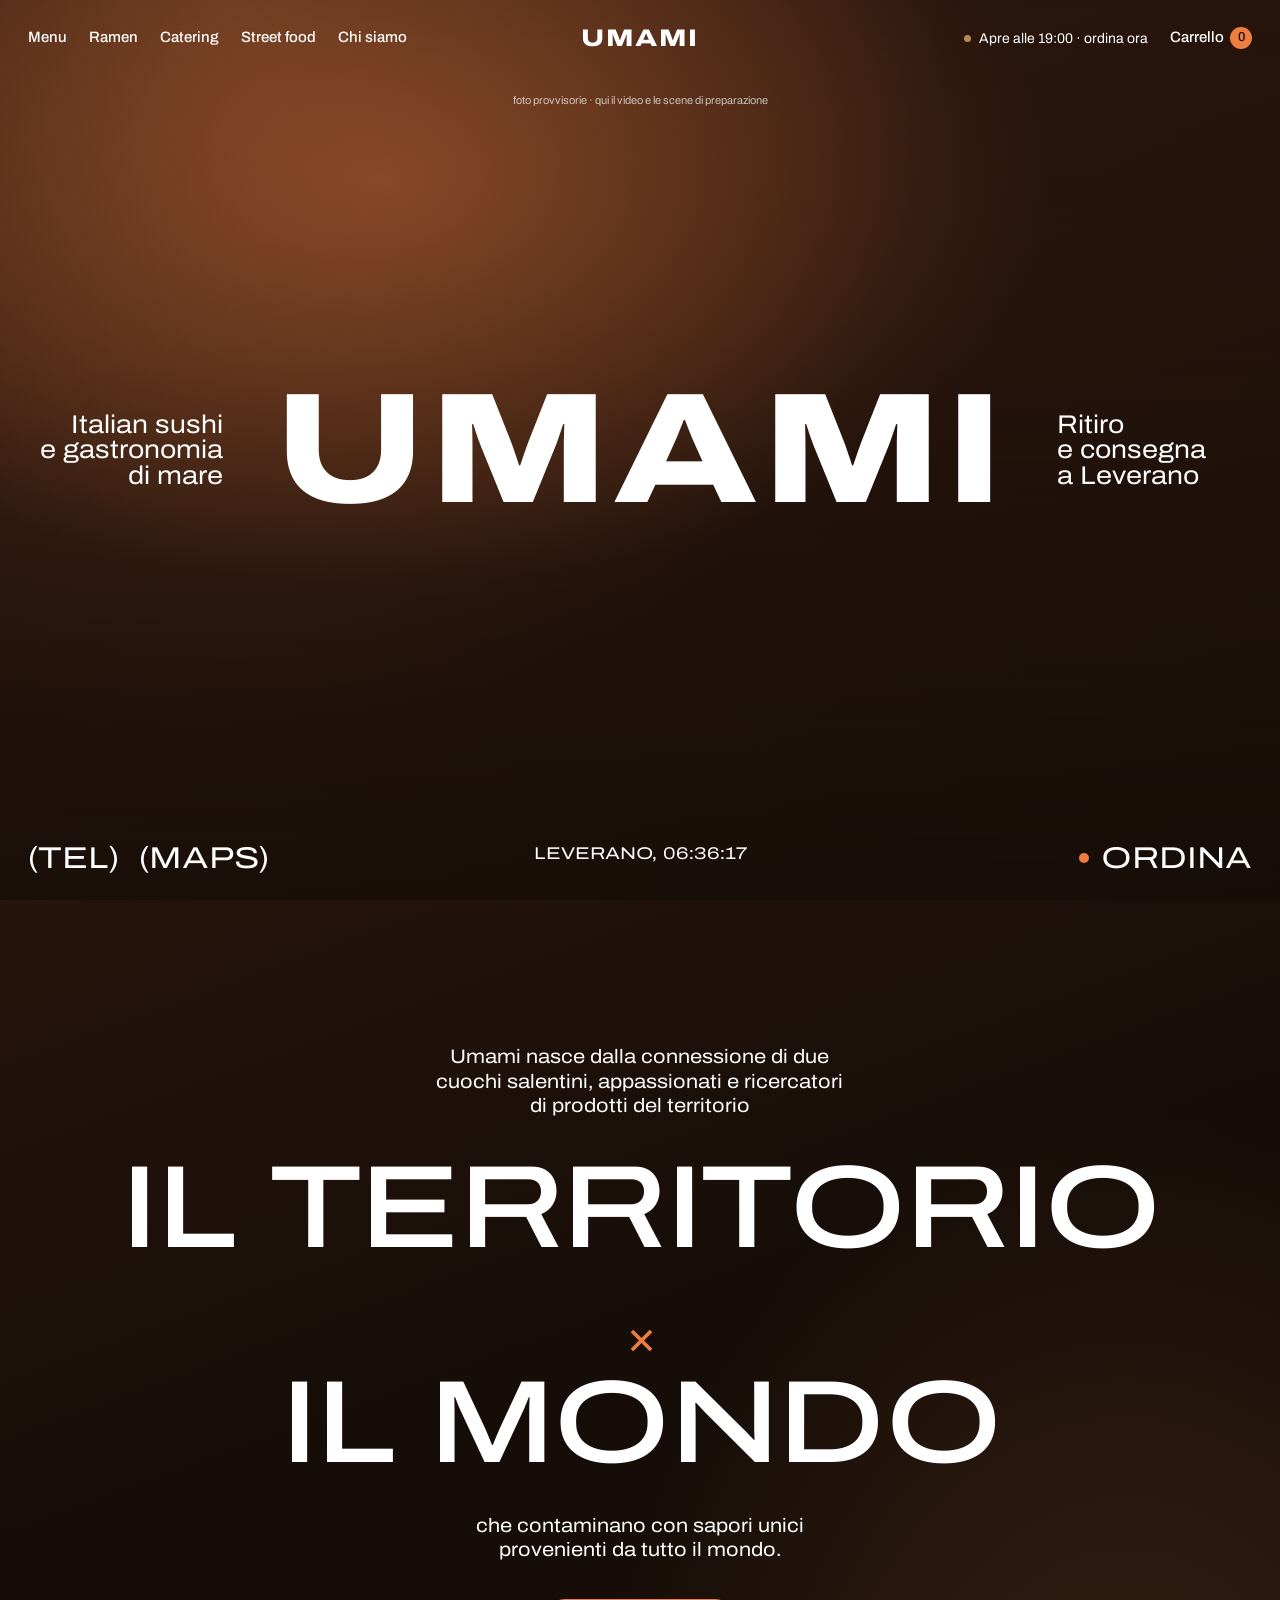
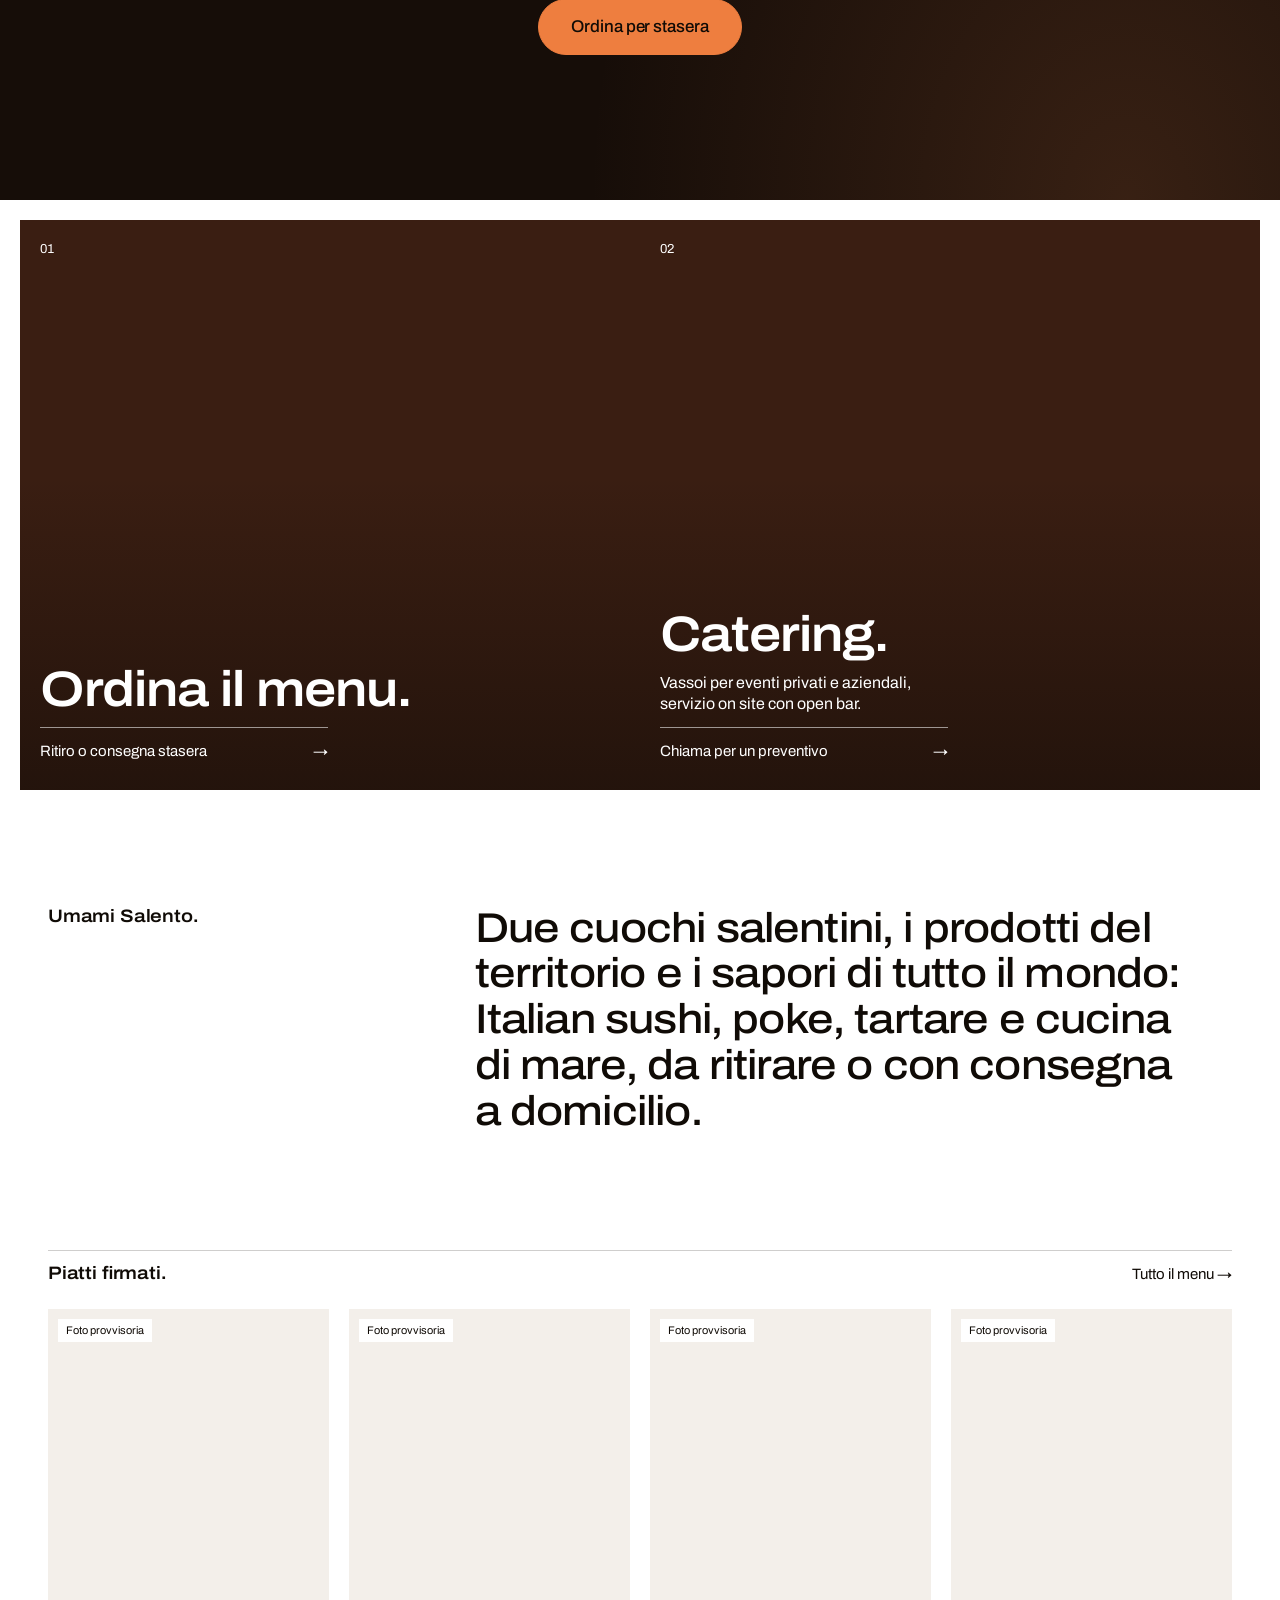
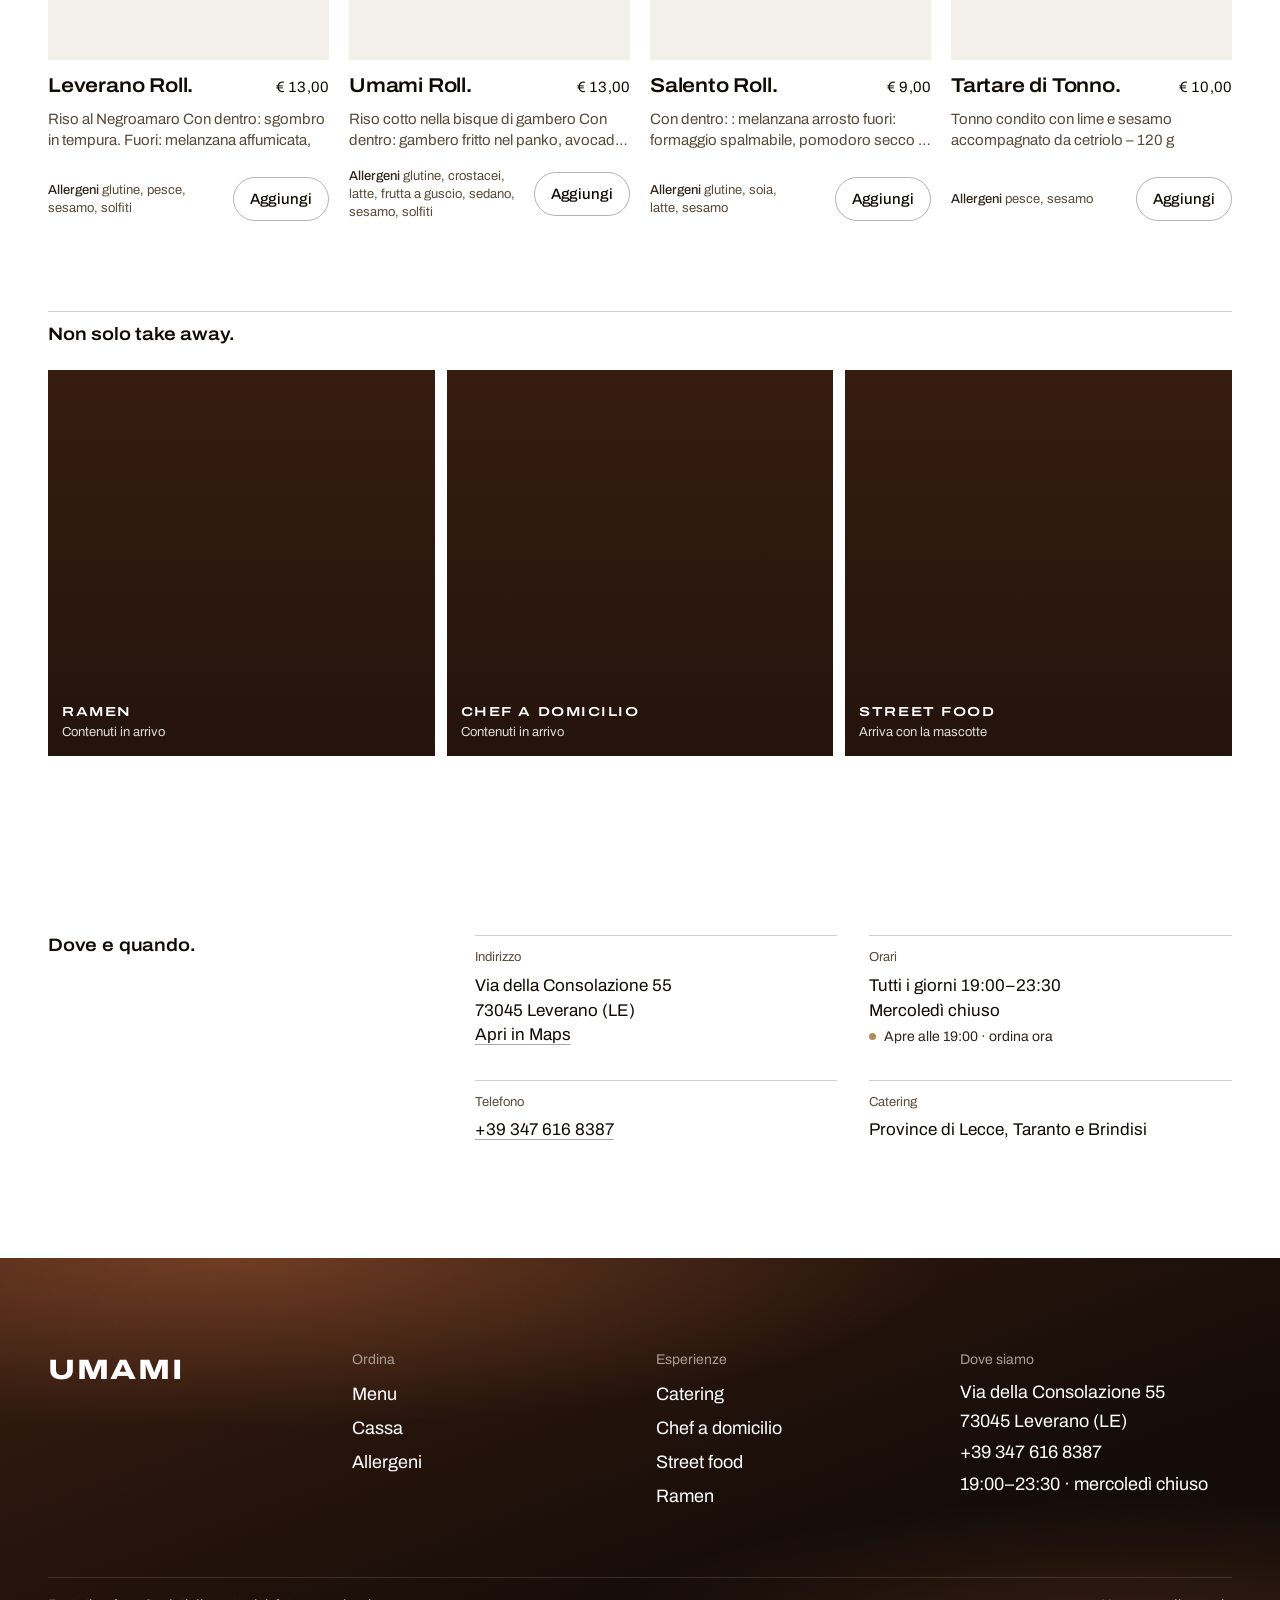
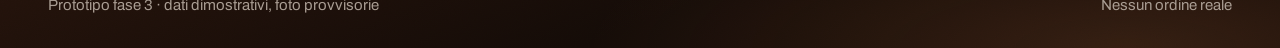
==== commit 37d1a3eb: "v2.1: una lingua tipografica, home a 2 capitoli, fasce ora/quarto, allergeni per esteso, un carrello" ====
--- a/prototipo/index.html
+++ b/prototipo/index.html
@@ -59,7 +59,6 @@
   <div class="palco__fondi" aria-hidden="true">
     <img class="is-attivo" data-cap="0" src="../assets/img/provvisorie/copertina_misto.jpg" alt="" fetchpriority="high" onerror="this.classList.add('manca')">
     <img data-cap="1" src="../assets/img/provvisorie/18.jpg" alt="" loading="lazy" onerror="this.classList.add('manca')">
-    <img data-cap="2" src="../assets/img/provvisorie/copertina-6.jpg" alt="" loading="lazy" onerror="this.classList.add('manca')">
     <span class="palco__nota">foto provvisorie · qui il video e le scene di preparazione</span>
   </div>
 
@@ -73,13 +72,9 @@
     <p class="palco__piccolo">Umami nasce dalla connessione di due cuochi salentini, appassionati e ricercatori di prodotti del territorio</p>
     <h2 class="palco__gigante">Il territorio<br><span class="palco__segno" aria-hidden="true">✕</span><br>il mondo</h2>
     <p class="palco__piccolo">che contaminano con sapori unici provenienti da tutto il mondo.</p>
+    <a class="u-btn u-btn--l u-btn--segnale" href="ordina/">Ordina per stasera</a>
   </div>
 
-  <div class="palco__cap" data-cap="2">
-    <p class="palco__etichetta">Ogni sera</p>
-    <p class="palco__frase">Gastronomia di mare e Italian sushi. Ritiro in Via della Consolazione, consegna a domicilio, catering in Salento.</p>
-    <a class="u-btn u-btn--l u-btn--segnale" href="ordina/">Ordina per stasera</a>
-  </div>
 
   <div class="palco__cornice">
     <nav class="palco__link" aria-label="Contatti rapidi"><a href="tel:+393476168387">(Tel)</a><a href="https://www.google.com/maps/search/?api=1&amp;query=Via+della+Consolazione+55+73045+Leverano+LE" rel="noopener">(Maps)</a></nav>
--- a/assets/css/v7.css
+++ b/assets/css/v7.css
@@ -255,3 +255,33 @@
 /* Passi: numeri neri, filo arancione spesso */
 .h-passi li { border-top: 4px solid var(--c-corallo); }
 .h-passi li::before { color: var(--c-inchiostro); }
+.u-cassetto__testa h2 { font-family: var(--font-display); font-stretch: 112%; font-weight: 600; text-transform: none; letter-spacing: -0.02em; }
+
+/* =========================================================================
+   v2.1 · UNA SOLA LINGUA TIPOGRAFICA
+   Maiuscolo largo SOLO per il marchio e il palcoscenico. Tutto il resto:
+   minuscolo normale, due stili — titoli (Archivo 112%, 600) e testo (Archivo 100%).
+   ========================================================================= */
+.v7-voce { font-family: var(--font-sans); font-stretch: 100%; text-transform: none; letter-spacing: 0; font-size: .9375rem; font-weight: 500; }
+.v7-voce .v7-roll > span::after { text-transform: none; }
+.v7-mega__links a, .v7-mob__gruppo ul a, .u-barra a, .eyebrow, .u-footer h2, .h-info dt, .tessera__nome, .u-servizio__cta {
+  font-family: var(--font-sans); font-stretch: 100%; text-transform: none; letter-spacing: 0; }
+.v7-mega__links a { font-size: .9375rem; }
+.v7-mega__titolo, .v7-mob a.v7-mob__titolo { font-stretch: 112%; font-weight: 600; text-transform: none; letter-spacing: -0.02em; }
+.v7-mega__firme b { font-stretch: 112%; }
+.u-barra a { font-size: .875rem; }
+.u-barra a.u-barra__cta { font-weight: 600; letter-spacing: 0; }
+.eyebrow { font-size: .875rem; color: var(--text-3); }
+.u-footer h2 { font-size: .875rem; }
+.tessera__nome { font-size: 1rem; font-weight: 600; }
+
+/* Allergeni per esteso */
+.u-allergeni-testo { font-size: .8125rem; color: var(--text-3); line-height: 1.4; max-width: 52ch; }
+.u-allergeni-testo__et { color: var(--text-2); font-weight: 500; }
+
+/* Un solo carrello su mobile: resta quello nella barra in basso */
+@media (max-width: 1023px) { .v7-header .v7-carrello { display: none; } }
+
+/* Fasce: prima l'ora, poi il quarto d'ora */
+.c-fasce--ore { margin-bottom: 4px; }
+.c-fasce--ore .c-fascia input:checked + label { background: var(--c-inchiostro); border-color: var(--c-inchiostro); color: #fff; }
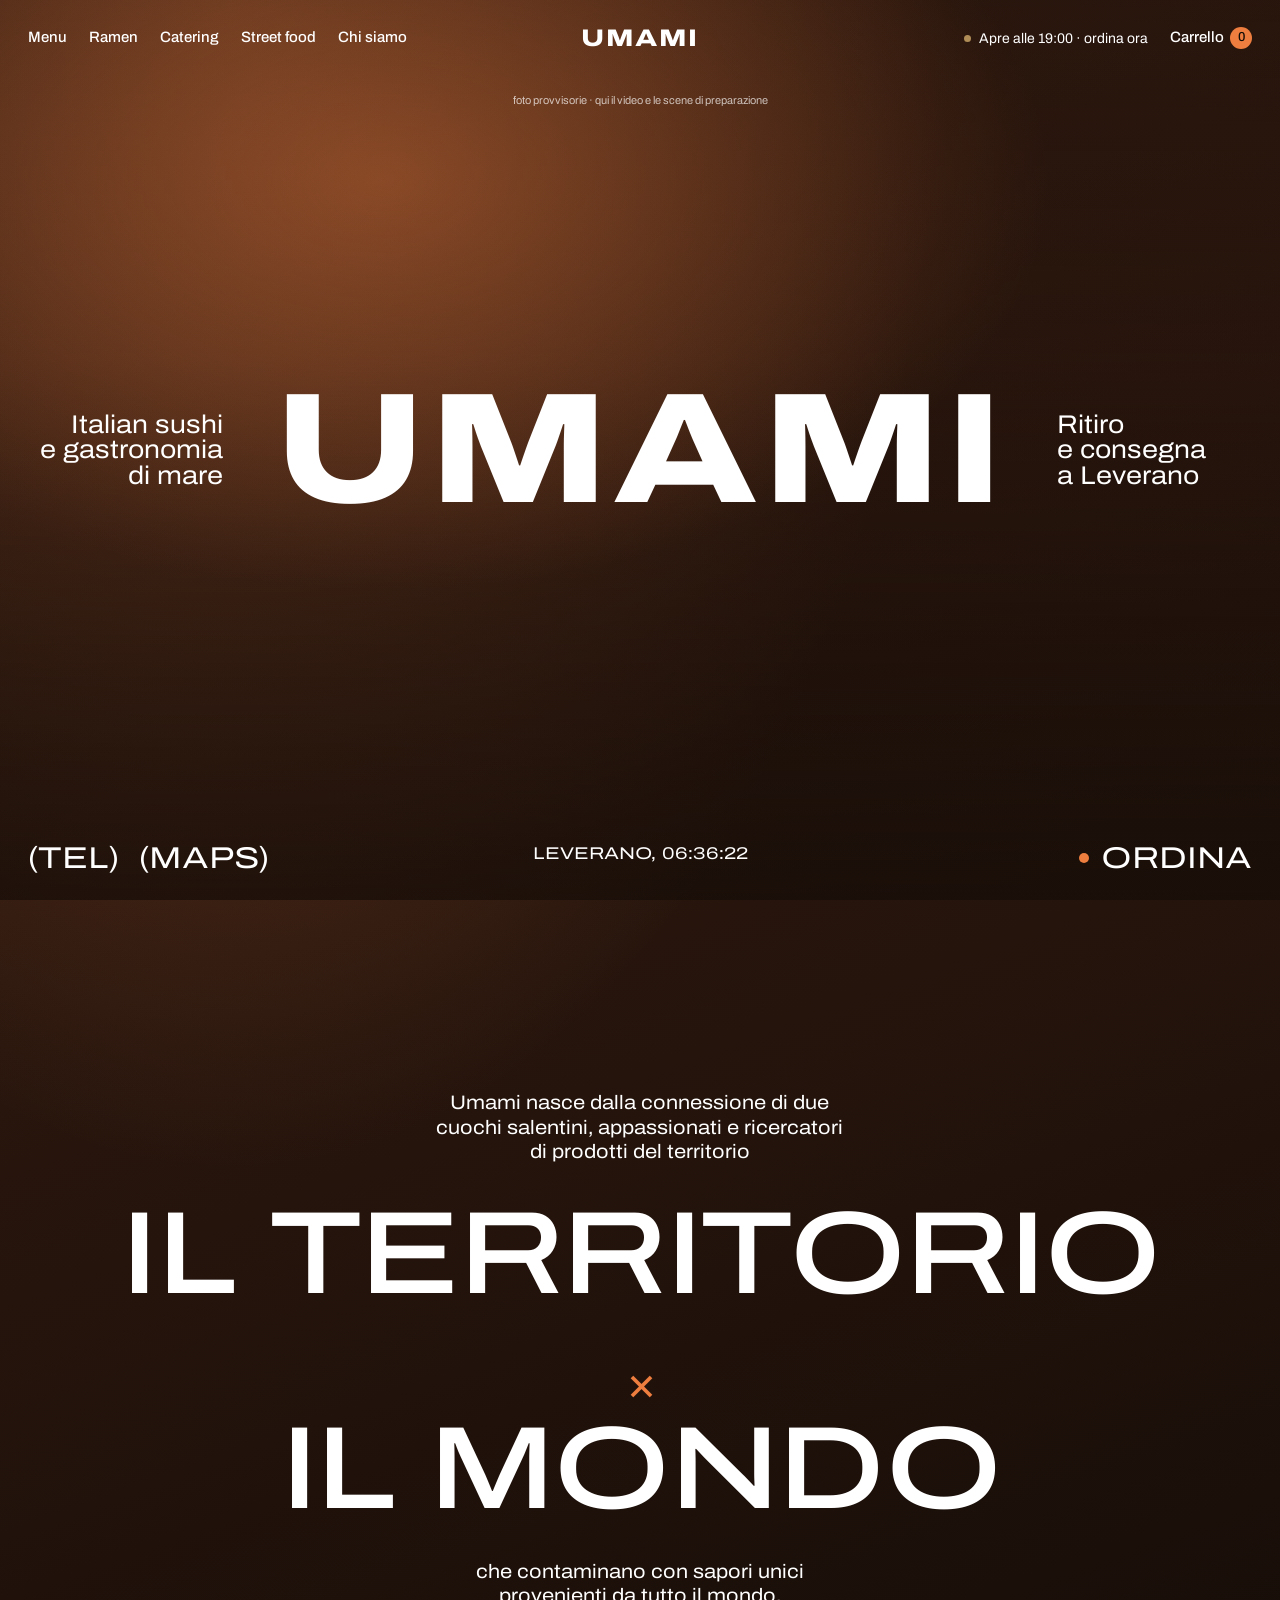
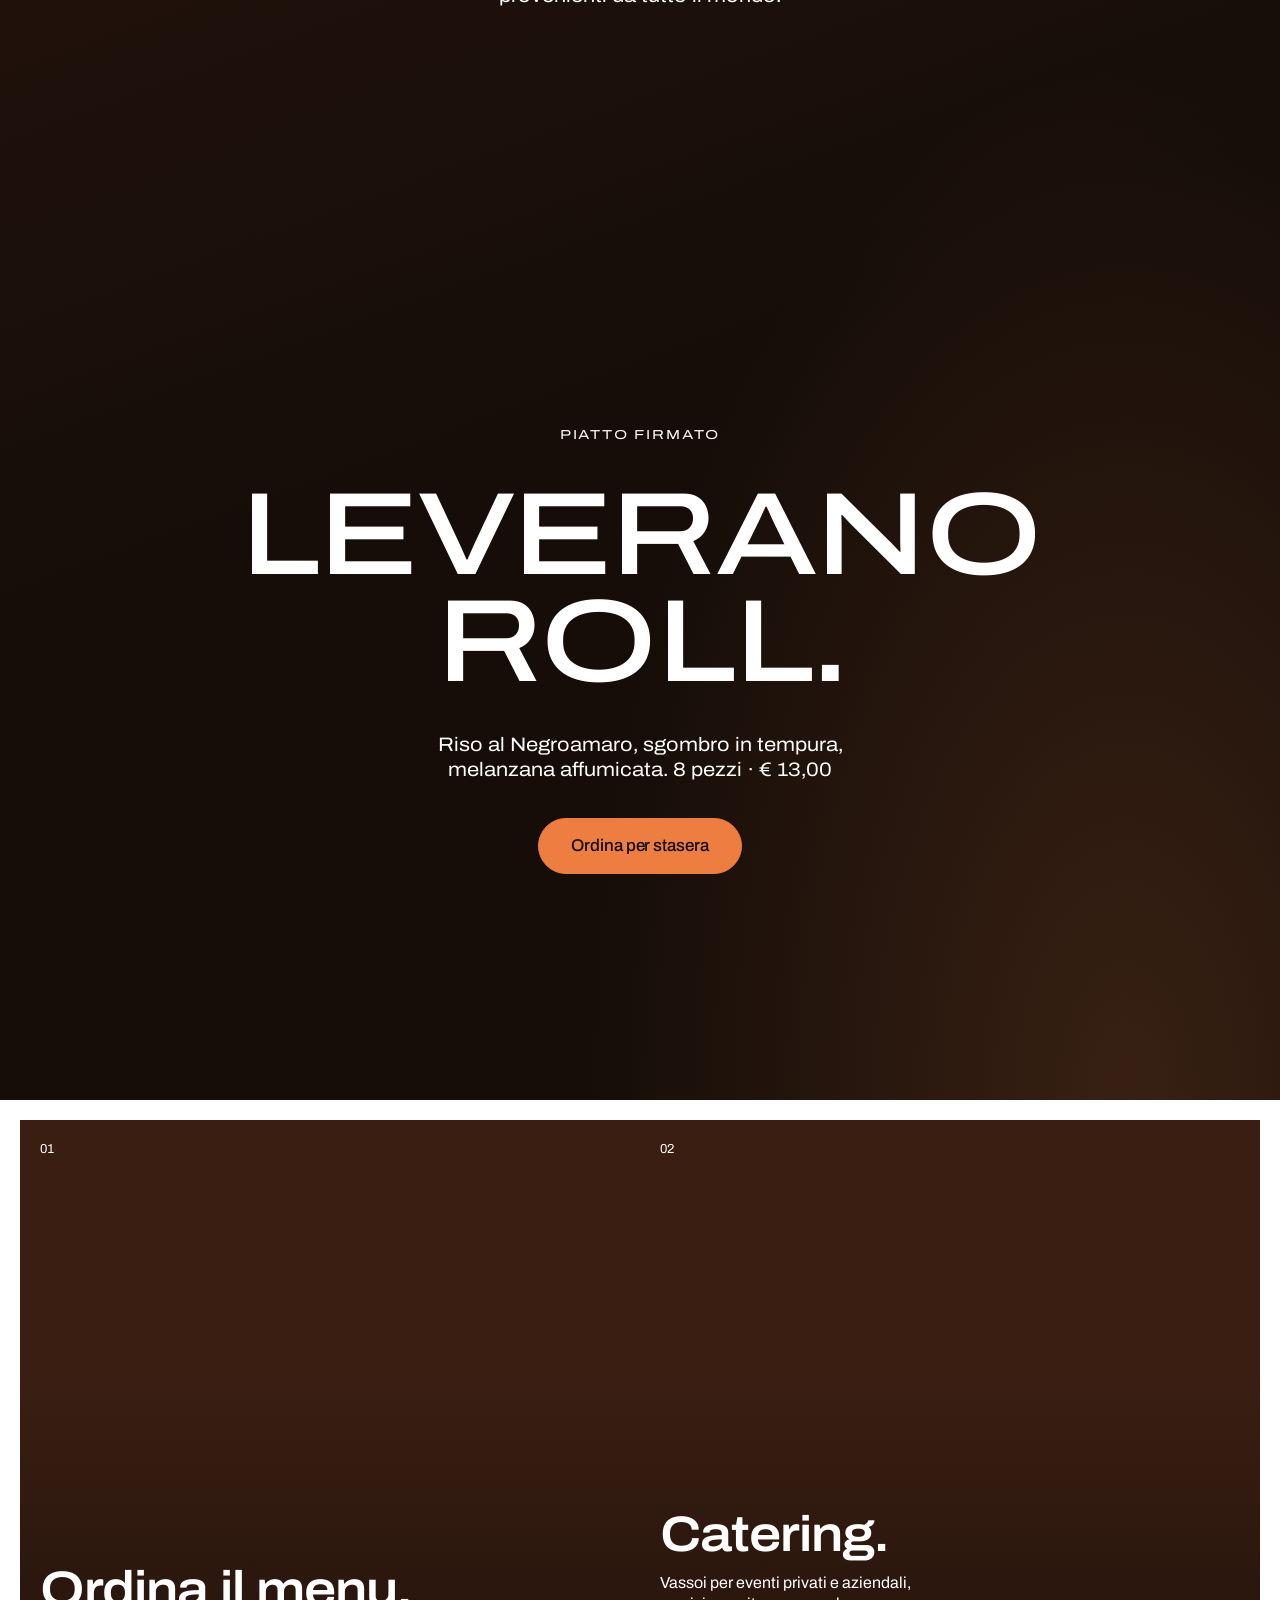
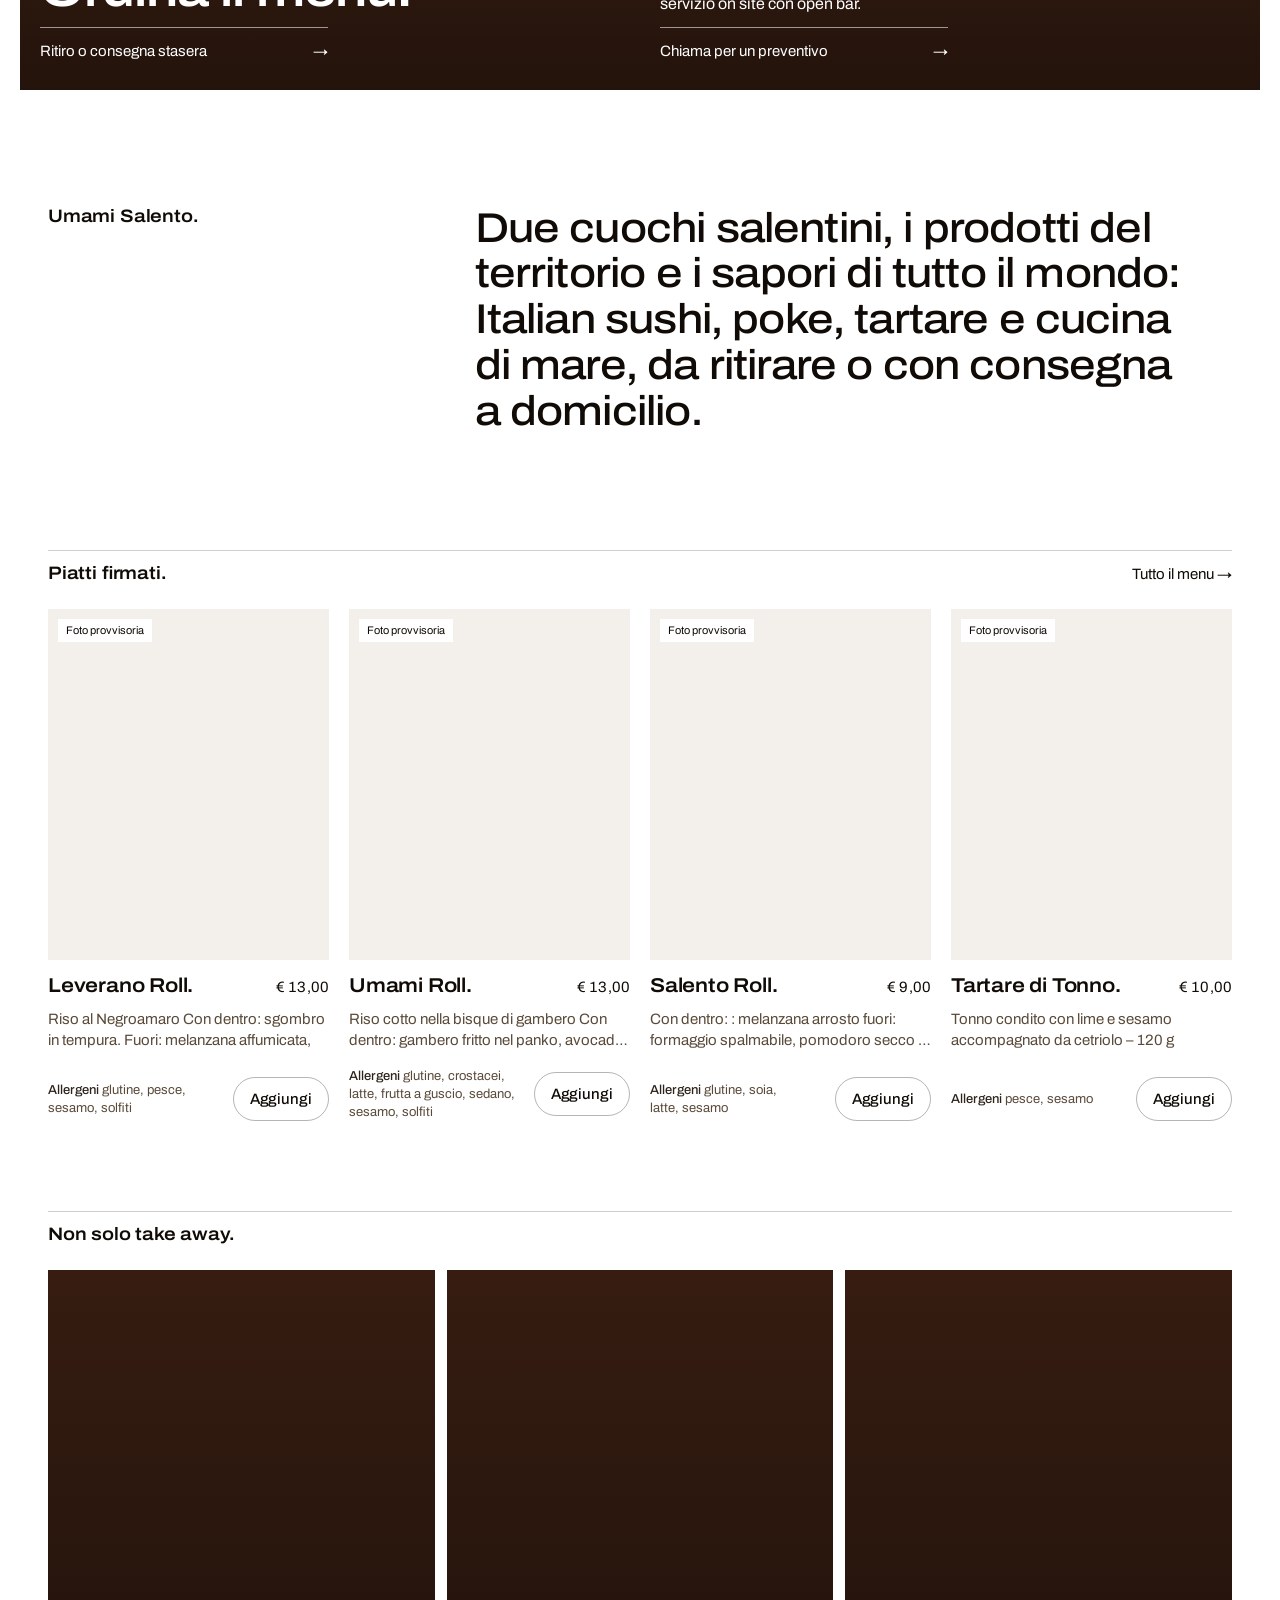
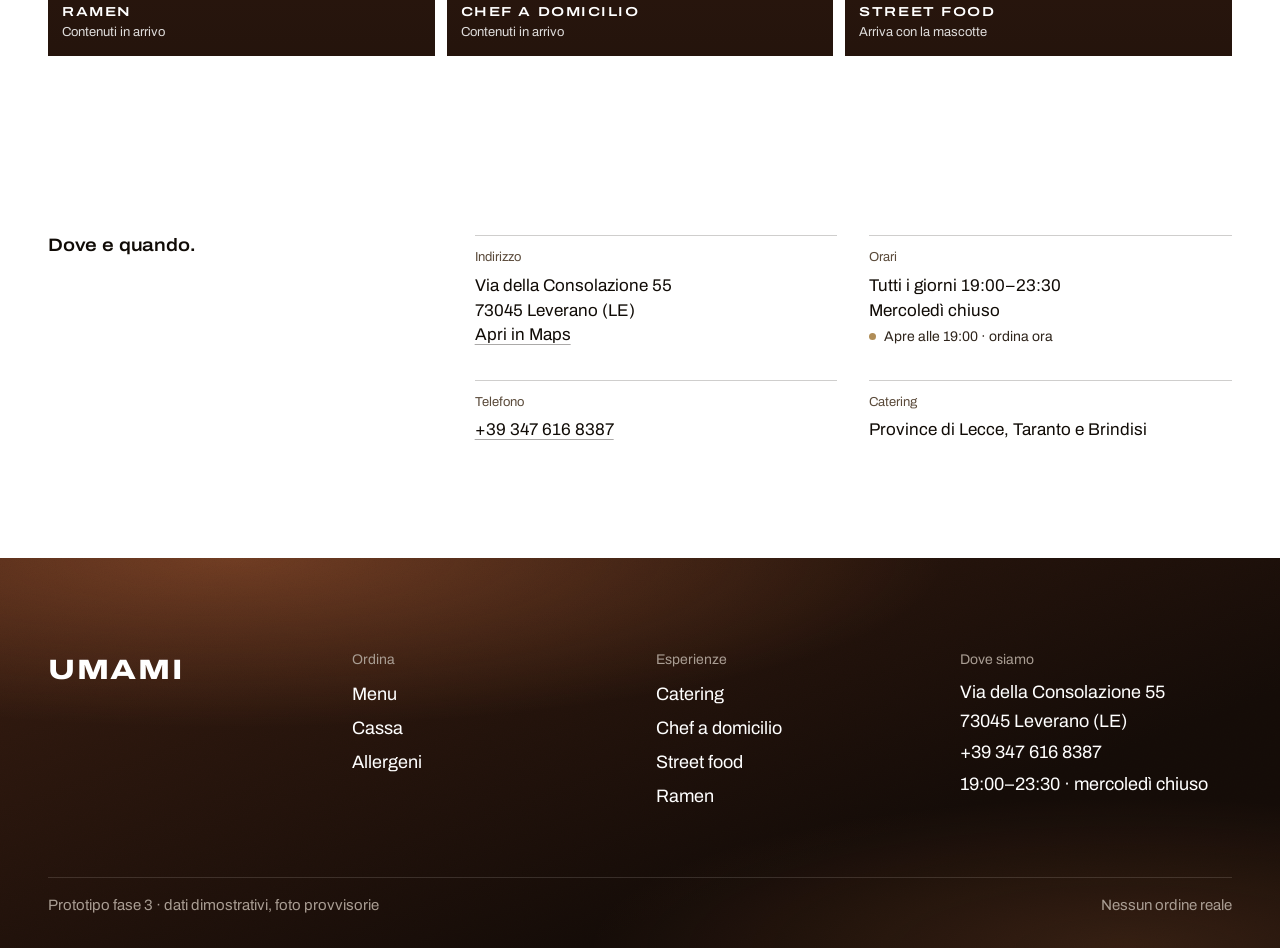
==== commit d101ecc9: "Palcoscenico: torna il roll singolo come terza immagine, con il Leverano Roll Co-Authored-By: Claude" ====
--- a/prototipo/index.html
+++ b/prototipo/index.html
@@ -59,6 +59,7 @@
   <div class="palco__fondi" aria-hidden="true">
     <img class="is-attivo" data-cap="0" src="../assets/img/provvisorie/copertina_misto.jpg" alt="" fetchpriority="high" onerror="this.classList.add('manca')">
     <img data-cap="1" src="../assets/img/provvisorie/18.jpg" alt="" loading="lazy" onerror="this.classList.add('manca')">
+    <img data-cap="2" src="../assets/img/provvisorie/copertina-6.jpg" alt="" loading="lazy" onerror="this.classList.add('manca')">
     <span class="palco__nota">foto provvisorie · qui il video e le scene di preparazione</span>
   </div>
 
@@ -72,7 +73,14 @@
     <p class="palco__piccolo">Umami nasce dalla connessione di due cuochi salentini, appassionati e ricercatori di prodotti del territorio</p>
     <h2 class="palco__gigante">Il territorio<br><span class="palco__segno" aria-hidden="true">✕</span><br>il mondo</h2>
     <p class="palco__piccolo">che contaminano con sapori unici provenienti da tutto il mondo.</p>
-    <a class="u-btn u-btn--l u-btn--segnale" href="ordina/">Ordina per stasera</a>
+  </div>
+
+  <!-- Capitolo 3: un piatto firmato sul roll singolo (dati reali del catalogo) -->
+  <div class="palco__cap" data-cap="2">
+    <p class="palco__etichetta">Piatto firmato</p>
+    <h2 class="palco__gigante">Leverano Roll.</h2>
+    <p class="palco__piccolo">Riso al Negroamaro, sgombro in tempura, melanzana affumicata. 8 pezzi · € 13,00</p>
+    <a class="u-btn u-btn--l u-btn--segnale" href="ordina/#uramaki-special">Ordina per stasera</a>
   </div>
 
 
